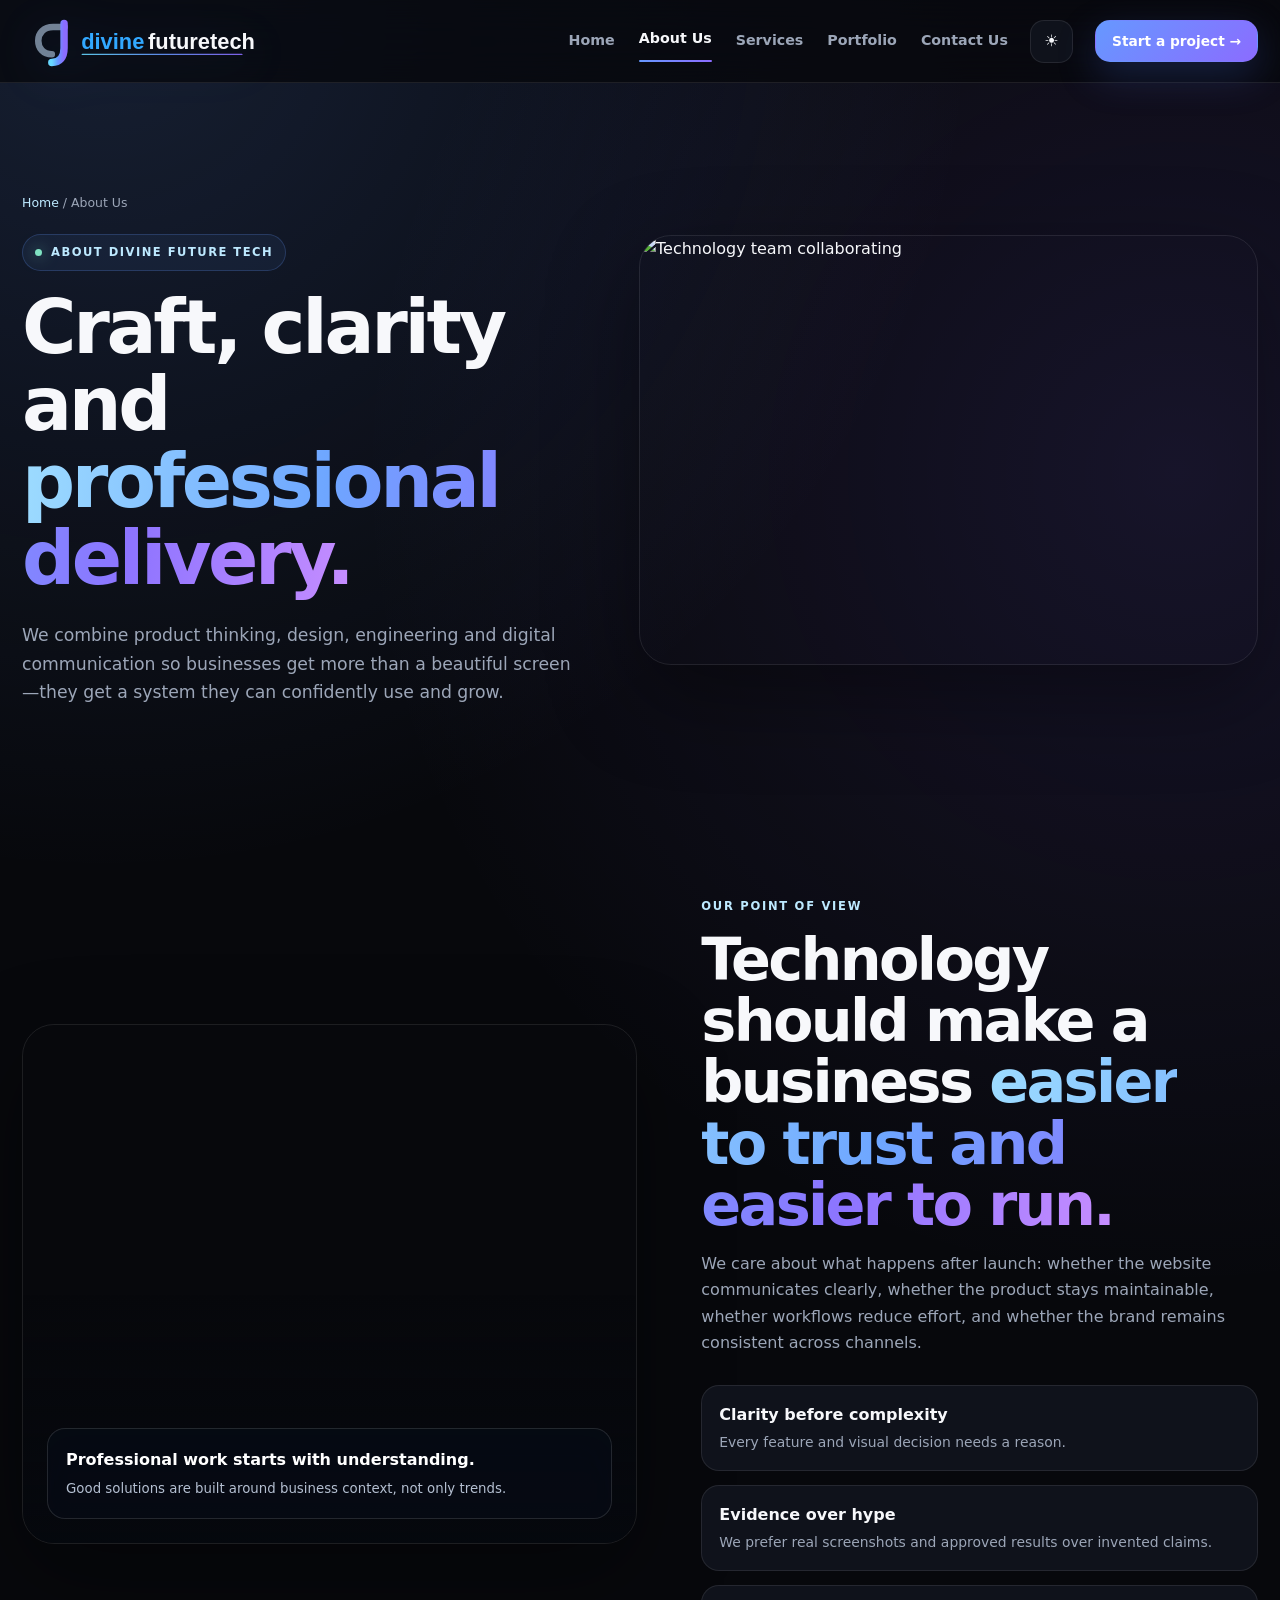
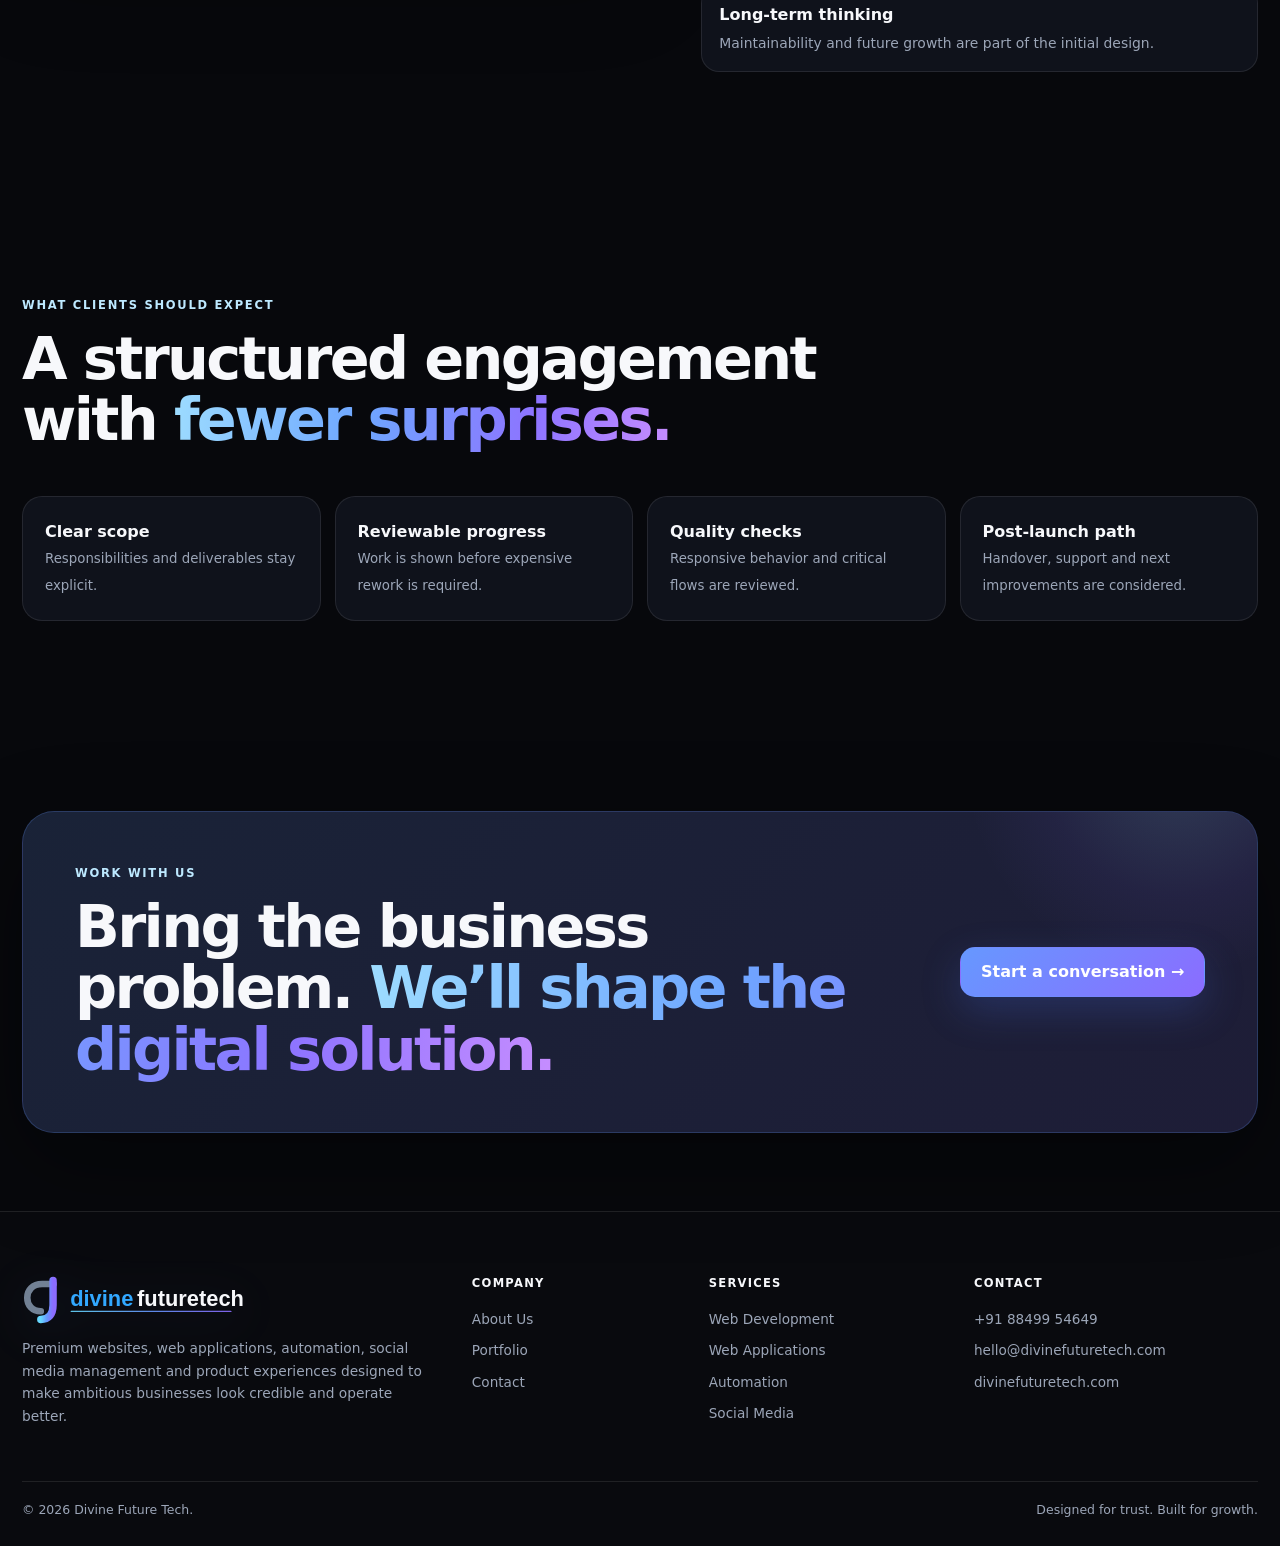
==== divine-future-tech-premium/about.html @ 4f6509bc "Link services to dedicated detail pages" ====
<!doctype html><html lang="en" data-theme="dark"><head><meta charset="utf-8"><meta name="viewport" content="width=device-width,initial-scale=1"><title>About Us | Divine Future Tech</title><meta name="description" content="How Divine Future Tech approaches design, engineering and digital growth."><meta name="theme-color" content="#07080c"><link rel="stylesheet" href="styles.css"></head><body><div class="progress"></div><div class="cursor-glow"></div><header class="header"><div class="container navrow"><a class="brand" href="index.html"><svg viewBox="0 0 560 112" xmlns="http://www.w3.org/2000/svg" aria-label="Divine Future Tech"><defs><linearGradient id="brandGradient" x1="0" x2="1"><stop stop-color="#67d8ff"/><stop offset=".5" stop-color="#6698ff"/><stop offset="1" stop-color="#8b6cff"/></linearGradient></defs><g transform="translate(7 7)" fill="none" stroke-linecap="round"><path d="M36 78C16 78 5 64 5 47S17 16 39 16H65" stroke="#8ea0b7" stroke-width="15" opacity=".8"/><path d="M64 8v56c0 22-10 33-28 33" stroke="url(#brandGradient)" stroke-width="17"/><path d="M64 8h20" stroke="url(#brandGradient)" stroke-width="17"/></g><text x="110" y="72" font-family="Arial,Helvetica,sans-serif" font-size="50" font-weight="800" fill="#32a8ff">divine</text><text x="263" y="72" font-family="Arial,Helvetica,sans-serif" font-size="50" font-weight="800" fill="currentColor">futuretech</text><rect x="111" y="84" width="368" height="3" rx="2" fill="url(#brandGradient)" opacity=".9"/></svg></a><nav class="nav"><a href="index.html" class="">Home</a><a href="about.html" class="active">About Us</a><a href="services.html" class="">Services</a><a href="portfolio.html" class="">Portfolio</a><a href="contact.html" class="">Contact Us</a></nav><button class="theme" data-theme-toggle aria-label="Toggle theme">☀</button><a class="btn small" href="contact.html">Start a project →</a><button class="menu" aria-label="Open menu">☰</button></div></header><main>
<section class="page-hero reveal visible"><div class="container page-hero-grid"><div><div class="breadcrumbs"><a href="index.html">Home</a> / About Us</div><span class="kicker">About Divine Future Tech</span><h1>Craft, clarity and <span class="gradient-text">professional delivery.</span></h1><p class="lead">We combine product thinking, design, engineering and digital communication so businesses get more than a beautiful screen—they get a system they can confidently use and grow.</p></div><div class="page-photo"><img src="https://images.pexels.com/photos/3184465/pexels-photo-3184465.jpeg?auto=compress&cs=tinysrgb&w=1600" data-fallback="https://images.pexels.com/photos/3184465/pexels-photo-3184465.jpeg?auto=compress&cs=tinysrgb&w=1600" alt="Technology team collaborating"></div></div></section>
<section class="section reveal from-left"><div class="container editorial"><div class="editorial-image"><img src="https://images.pexels.com/photos/3184292/pexels-photo-3184292.jpeg?auto=compress&cs=tinysrgb&w=1600" data-fallback="https://images.pexels.com/photos/3184465/pexels-photo-3184465.jpeg?auto=compress&cs=tinysrgb&w=1600" data-parallax="20" alt="Professional team discussion"><div class="editorial-caption"><b>Professional work starts with understanding.</b><small>Good solutions are built around business context, not only trends.</small></div></div><div><div class="eyebrow">Our point of view</div><h2>Technology should make a business <span class="gradient-text">easier to trust and easier to run.</span></h2><p class="section-copy">We care about what happens after launch: whether the website communicates clearly, whether the product stays maintainable, whether workflows reduce effort, and whether the brand remains consistent across channels.</p><div class="feature-list"><div class="feature"><b>Clarity before complexity</b><span>Every feature and visual decision needs a reason.</span></div><div class="feature"><b>Evidence over hype</b><span>We prefer real screenshots and approved results over invented claims.</span></div><div class="feature"><b>Long-term thinking</b><span>Maintainability and future growth are part of the initial design.</span></div></div></div></div></section>
<section class="section reveal zoom"><div class="container"><div class="section-head"><div><div class="eyebrow">What clients should expect</div><h2>A structured engagement with <span class="gradient-text">fewer surprises.</span></h2></div></div><div class="trust-grid"><div class="trust-card"><b>Clear scope</b><small>Responsibilities and deliverables stay explicit.</small></div><div class="trust-card"><b>Reviewable progress</b><small>Work is shown before expensive rework is required.</small></div><div class="trust-card"><b>Quality checks</b><small>Responsive behavior and critical flows are reviewed.</small></div><div class="trust-card"><b>Post-launch path</b><small>Handover, support and next improvements are considered.</small></div></div></div></section>
<section class="cta reveal from-right"><div class="container"><div class="cta-box"><div><div class="eyebrow">Work with us</div><h2>Bring the business problem. <span class="gradient-text">We’ll shape the digital solution.</span></h2></div><a class="btn" href="contact.html">Start a conversation →</a></div></div></section></main><footer class="footer"><div class="container"><div class="footer-grid"><div><a class="brand" href="index.html"><svg viewBox="0 0 560 112" xmlns="http://www.w3.org/2000/svg" aria-label="Divine Future Tech"><defs><linearGradient id="brandGradient" x1="0" x2="1"><stop stop-color="#67d8ff"/><stop offset=".5" stop-color="#6698ff"/><stop offset="1" stop-color="#8b6cff"/></linearGradient></defs><g transform="translate(7 7)" fill="none" stroke-linecap="round"><path d="M36 78C16 78 5 64 5 47S17 16 39 16H65" stroke="#8ea0b7" stroke-width="15" opacity=".8"/><path d="M64 8v56c0 22-10 33-28 33" stroke="url(#brandGradient)" stroke-width="17"/><path d="M64 8h20" stroke="url(#brandGradient)" stroke-width="17"/></g><text x="110" y="72" font-family="Arial,Helvetica,sans-serif" font-size="50" font-weight="800" fill="#32a8ff">divine</text><text x="263" y="72" font-family="Arial,Helvetica,sans-serif" font-size="50" font-weight="800" fill="currentColor">futuretech</text><rect x="111" y="84" width="368" height="3" rx="2" fill="url(#brandGradient)" opacity=".9"/></svg></a><p class="footer-copy">Premium websites, web applications, automation, social media management and product experiences designed to make ambitious businesses look credible and operate better.</p></div><div><div class="footer-title">Company</div><div class="footer-links"><a href="about.html">About Us</a><a href="portfolio.html">Portfolio</a><a href="contact.html">Contact</a></div></div><div><div class="footer-title">Services</div><div class="footer-links"><a href="web-development.html">Web Development</a><a href="web-applications.html">Web Applications</a><a href="ai-automation.html">Automation</a><a href="social-media-management.html">Social Media</a></div></div><div><div class="footer-title">Contact</div><div class="footer-links"><a href="tel:+918849954649">+91 88499 54649</a><a href="mailto:hello@divinefuturetech.com">hello@divinefuturetech.com</a><span>divinefuturetech.com</span></div></div></div><div class="footer-bottom"><span>© <span data-year></span> Divine Future Tech.</span><span>Designed for trust. Built for growth.</span></div></div></footer><script src="app.js"></script></body></html>
---- divine-future-tech-premium/styles.css ----
:root{
  --bg:#07080c;
  --bg-soft:#0b0d14;
  --surface:#0f121b;
  --surface-2:#141827;
  --text:#f7f8fb;
  --muted:#9ca6b8;
  --line:rgba(255,255,255,.09);
  --line-strong:rgba(255,255,255,.16);
  --accent:#6698ff;
  --accent-2:#8b6cff;
  --ice:#bde9ff;
  --pink:#ff85c2;
  --green:#7fe2c2;
  --shadow:0 30px 90px rgba(0,0,0,.38);
  --max:1240px;
  --radius:30px;
}
html[data-theme="light"]{
  --bg:#f7f8fb;
  --bg-soft:#eef2f8;
  --surface:#ffffff;
  --surface-2:#f2f5fa;
  --text:#0a1020;
  --muted:#627087;
  --line:rgba(10,23,45,.09);
  --line-strong:rgba(10,23,45,.15);
  --shadow:0 28px 80px rgba(42,64,95,.15);
}
*{box-sizing:border-box}
html{scroll-behavior:smooth;background:var(--bg)}
body{
  margin:0;
  color:var(--text);
  background:
    radial-gradient(circle at 8% 0%,rgba(102,152,255,.16),transparent 26%),
    radial-gradient(circle at 92% 15%,rgba(139,108,255,.12),transparent 28%),
    var(--bg);
  font-family:"Manrope",Inter,ui-sans-serif,system-ui,-apple-system,BlinkMacSystemFont,"Segoe UI",sans-serif;
  line-height:1.65;
  overflow-x:hidden;
}
body::before{
  content:"";position:fixed;inset:0;z-index:-2;pointer-events:none;
  background-image:linear-gradient(rgba(255,255,255,.025) 1px,transparent 1px),linear-gradient(90deg,rgba(255,255,255,.025) 1px,transparent 1px);
  background-size:72px 72px;
  mask-image:linear-gradient(to bottom,#000,transparent 78%);
}
html[data-theme="light"] body::before{background-image:linear-gradient(rgba(10,23,45,.025) 1px,transparent 1px),linear-gradient(90deg,rgba(10,23,45,.025) 1px,transparent 1px)}
a{color:inherit;text-decoration:none}
img{display:block;max-width:100%}
button,input,select,textarea{font:inherit}
button{color:inherit}
.container{width:min(var(--max),calc(100% - 44px));margin:auto}
.progress{position:fixed;top:0;left:0;width:0;height:2px;background:linear-gradient(90deg,var(--ice),var(--accent),var(--accent-2));z-index:999}
.cursor-glow{
  position:fixed;width:520px;height:520px;border-radius:50%;z-index:-1;pointer-events:none;opacity:0;
  background:radial-gradient(circle,rgba(102,152,255,.13),rgba(139,108,255,.06) 46%,transparent 72%);
  filter:blur(10px)
}

/* Header */
.header{
  position:sticky;top:0;z-index:80;
  background:color-mix(in srgb,var(--bg) 78%,transparent);
  backdrop-filter:blur(24px) saturate(130%);
  border-bottom:1px solid var(--line);
}
.navrow{height:82px;display:flex;align-items:center;gap:22px}
.brand{
  display:flex;align-items:center;min-width:270px;padding:7px 10px;border-radius:16px;
  border:1px solid transparent;transition:.3s ease
}
.brand img{width:245px;height:auto;filter:drop-shadow(0 9px 24px rgba(102,152,255,.14));transition:.3s ease}
.brand:hover{background:rgba(102,152,255,.055);border-color:rgba(102,152,255,.2);transform:translateY(-2px)}
.brand:hover img{transform:scale(1.035);filter:drop-shadow(0 12px 30px rgba(102,152,255,.24))}
.nav{display:flex;gap:24px;align-items:center;margin-left:auto}
.nav a{font-size:.89rem;color:var(--muted);font-weight:650;position:relative;transition:.24s}
.nav a:hover,.nav a.active{color:var(--text);transform:translateY(-2px)}
.nav a.active::after{content:"";position:absolute;left:0;right:0;bottom:-11px;height:2px;border-radius:10px;background:linear-gradient(90deg,var(--accent),var(--accent-2))}
.theme,.menu{
  width:43px;height:43px;display:grid;place-items:center;border-radius:14px;cursor:pointer;
  border:1px solid var(--line);background:var(--surface);transition:.25s ease
}
.theme:hover,.menu:hover{transform:translateY(-3px) rotate(5deg);border-color:rgba(102,152,255,.32);box-shadow:0 14px 34px rgba(60,100,180,.13)}
.menu{display:none}

/* Type */
.kicker{
  display:inline-flex;align-items:center;gap:9px;padding:8px 12px;border-radius:999px;
  border:1px solid rgba(102,152,255,.22);background:rgba(102,152,255,.07);
  color:var(--ice);font-size:.72rem;font-weight:800;letter-spacing:.13em;text-transform:uppercase
}
html[data-theme="light"] .kicker{color:#3e6fcf}
.kicker::before{content:"";width:7px;height:7px;border-radius:50%;background:var(--green);box-shadow:0 0 16px rgba(127,226,194,.7)}
h1,h2,h3,h4{margin:0;line-height:1.04;letter-spacing:-.045em}
h1{font-size:clamp(3.6rem,6.4vw,7.25rem)}
h2{font-size:clamp(2.4rem,4.6vw,4.8rem)}
h3{font-size:1.28rem}
h4{font-size:1rem}
.gradient-text{background:linear-gradient(95deg,#9ddcff 0%,#6ea6ff 38%,#8d74ff 72%,#c68dff 100%);-webkit-background-clip:text;background-clip:text;color:transparent}
.lead{font-size:1.08rem;color:var(--muted);max-width:720px;margin:24px 0 0}
.eyebrow{font-size:.72rem;text-transform:uppercase;letter-spacing:.15em;color:var(--ice);font-weight:800;margin-bottom:13px}
html[data-theme="light"] .eyebrow{color:#4778d8}
.section-copy{color:var(--muted);max-width:720px;margin:16px 0 0}

/* Buttons */
.btn{
  min-height:50px;padding:0 20px;border:1px solid transparent;border-radius:15px;display:inline-flex;align-items:center;justify-content:center;gap:9px;
  background:linear-gradient(135deg,var(--accent),var(--accent-2));color:#fff;font-weight:800;
  box-shadow:0 14px 38px rgba(68,105,217,.25);position:relative;overflow:hidden;transition:.28s ease;white-space:nowrap
}
.btn::before{content:"";position:absolute;inset:-2px;background:linear-gradient(110deg,transparent 24%,rgba(255,255,255,.36) 48%,transparent 72%);transform:translateX(-145%);transition:.65s}
.btn:hover{transform:translateY(-4px) scale(1.02);box-shadow:0 22px 54px rgba(68,105,217,.34)}
.btn:hover::before{transform:translateX(145%)}
.btn.secondary{background:var(--surface);border-color:var(--line);color:var(--text);box-shadow:none}
.btn.secondary:hover{border-color:rgba(102,152,255,.3);box-shadow:0 16px 36px rgba(33,52,88,.12)}
.btn.small{min-height:42px;padding:0 16px;font-size:.86rem}
.actions{display:flex;gap:12px;flex-wrap:wrap;margin-top:30px}

/* Hero */
.hero{min-height:calc(100vh - 82px);display:flex;align-items:center;padding:76px 0 66px}
.hero-grid{display:grid;grid-template-columns:1.02fr .98fr;gap:66px;align-items:center}
.hero h1{margin-top:20px;max-width:820px}
.hero-trust{display:flex;gap:12px;flex-wrap:wrap;margin-top:28px}
.hero-trust span{
  padding:8px 11px;border-radius:999px;border:1px solid var(--line);background:rgba(255,255,255,.025);
  color:var(--muted);font-size:.8rem;transition:.25s
}
.hero-trust span::before{content:"✓";color:var(--green);margin-right:7px;font-weight:900}
.hero-trust span:hover{color:var(--text);transform:translateY(-3px);border-color:rgba(102,152,255,.25)}
.hero-media{min-height:600px;position:relative;perspective:1300px}
.hero-photo{
  position:absolute;inset:20px 18px 44px 8px;border-radius:36px;overflow:hidden;border:1px solid var(--line-strong);
  box-shadow:0 45px 120px rgba(0,0,0,.42),0 0 70px rgba(102,152,255,.08);transform:rotateY(-5deg) rotateX(2deg);
  transition:.3s ease;transform-style:preserve-3d
}
.hero-photo:hover{transform:rotateY(-2deg) rotateX(1deg) translateY(-8px) scale(1.01);border-color:rgba(102,152,255,.3)}
.hero-photo::after{content:"";position:absolute;inset:0;background:linear-gradient(180deg,rgba(4,8,16,0) 48%,rgba(4,8,16,.74)),linear-gradient(90deg,rgba(102,152,255,.10),transparent 45%)}
.hero-photo img{width:100%;height:100%;object-fit:cover;transition:.8s}
.hero-photo:hover img{transform:scale(1.045)}
.hero-overlay{
  position:absolute;z-index:3;left:34px;right:34px;bottom:34px;padding:18px;border-radius:20px;
  background:rgba(8,12,22,.72);border:1px solid rgba(255,255,255,.12);backdrop-filter:blur(18px);color:#fff;transition:.3s
}
.hero-overlay:hover{transform:translateY(-4px);background:rgba(8,12,22,.80)}
.hero-overlay b{display:block}.hero-overlay span{display:block;color:#b9c2d2;font-size:.84rem;margin-top:4px}
.floating{
  position:absolute;z-index:4;padding:13px 15px;border-radius:17px;background:rgba(12,18,32,.82);border:1px solid rgba(255,255,255,.12);
  backdrop-filter:blur(16px);box-shadow:var(--shadow);color:#fff;transition:.3s;animation:float 5.5s ease-in-out infinite
}
.floating b{display:block;font-size:.9rem}.floating small{color:#a9b3c6}.floating.one{right:-3px;top:80px}.floating.two{left:-7px;top:285px;animation-delay:-1.8s}.floating.three{right:18px;bottom:4px;animation-delay:-3.5s}
.floating:hover{animation-play-state:paused;transform:translateY(-8px) scale(1.045);border-color:rgba(157,220,255,.34)}
@keyframes float{50%{transform:translateY(-13px)}}

/* Utility strip */
.marquee{overflow:hidden;border-top:1px solid var(--line);border-bottom:1px solid var(--line);background:rgba(255,255,255,.015)}
.marquee-track{display:flex;width:max-content;gap:48px;padding:16px 0;color:var(--muted);font-size:.78rem;font-weight:800;letter-spacing:.12em;text-transform:uppercase;animation:marquee 34s linear infinite}
.marquee:hover .marquee-track{animation-play-state:paused}
.marquee-track span::before{content:"✦";color:var(--ice);margin-right:14px}
@keyframes marquee{to{transform:translateX(-50%)}}

/* Sections */
.section{padding:112px 0;perspective:1400px}
.section.compact{padding:76px 0}
.section-head{display:flex;justify-content:space-between;align-items:flex-end;gap:30px;margin-bottom:46px}
.section-head>div{max-width:830px}

/* Bento */
.bento{display:grid;grid-template-columns:repeat(12,1fr);gap:18px}
.bento-card{
  position:relative;overflow:hidden;border:1px solid var(--line);border-radius:28px;background:var(--surface);
  padding:28px;min-height:250px;box-shadow:0 12px 42px rgba(0,0,0,.06);transition:.32s ease;transform-style:preserve-3d;--hx:50%;--hy:50%
}
.bento-card::after{
  content:"";position:absolute;inset:0;pointer-events:none;opacity:0;z-index:0;
  background:radial-gradient(340px circle at var(--hx) var(--hy),rgba(102,152,255,.15),rgba(139,108,255,.06) 45%,transparent 74%);
  transition:.25s
}
.bento-card:hover{transform:perspective(1000px) translateY(-9px) translateZ(20px);border-color:rgba(102,152,255,.26);box-shadow:0 30px 80px rgba(0,0,0,.22)}
.bento-card:hover::after{opacity:1}
.bento-card>*{position:relative;z-index:1}
.bento-card.big{grid-column:span 7;min-height:410px}
.bento-card.medium{grid-column:span 5;min-height:410px}
.bento-card.small{grid-column:span 4}
.bento-card.wide{grid-column:span 8}
.bento-media{position:absolute;inset:0;z-index:0}
.bento-media img{width:100%;height:100%;object-fit:cover;transition:.8s}
.bento-card:hover .bento-media img{transform:scale(1.055)}
.bento-media::after{content:"";position:absolute;inset:0;background:linear-gradient(180deg,rgba(7,8,12,.08),rgba(7,8,12,.78))}
.bento-card.has-image{color:#fff;display:flex;align-items:flex-end}
.bento-card.has-image .bento-content{position:relative;z-index:2;max-width:620px}
.bento-card.has-image p{color:#bec7d7}
.bento-icon{
  width:50px;height:50px;border-radius:16px;display:grid;place-items:center;margin-bottom:22px;
  background:linear-gradient(135deg,rgba(102,152,255,.22),rgba(139,108,255,.18));border:1px solid rgba(102,152,255,.2);
  color:var(--ice);font-size:1.15rem;transition:.28s
}
.bento-card:hover .bento-icon{transform:translateY(-3px) rotate(-5deg) scale(1.08)}
.bento-card p{color:var(--muted);font-size:.92rem;margin:11px 0 0}
.bento-link{display:inline-flex;margin-top:22px;color:var(--ice);font-weight:800;font-size:.86rem}

/* Editorial split */
.editorial{display:grid;grid-template-columns:1.05fr .95fr;gap:64px;align-items:center}
.editorial-image{
  min-height:520px;position:relative;overflow:hidden;border-radius:32px;border:1px solid var(--line);box-shadow:var(--shadow);transition:.34s
}
.editorial-image:hover{transform:translateY(-8px) rotateY(-2deg);border-color:rgba(102,152,255,.26)}
.editorial-image img{position:absolute;inset:0;width:100%;height:100%;object-fit:cover;transition:.8s}
.editorial-image:hover img{transform:scale(1.045)}
.editorial-image::after{content:"";position:absolute;inset:0;background:linear-gradient(180deg,transparent 52%,rgba(5,8,14,.75))}
.editorial-caption{
  position:absolute;left:24px;right:24px;bottom:24px;z-index:2;padding:18px;border-radius:18px;background:rgba(8,12,22,.7);
  border:1px solid rgba(255,255,255,.12);backdrop-filter:blur(16px);color:#fff
}
.editorial-caption small{display:block;color:#b4bfd1;margin-top:5px}
.feature-list{display:grid;gap:14px;margin-top:28px}
.feature{
  padding:16px 17px;border-radius:18px;border:1px solid var(--line);background:var(--surface);transition:.28s
}
.feature:hover{transform:translateX(6px);border-color:rgba(102,152,255,.26);box-shadow:0 16px 38px rgba(0,0,0,.10)}
.feature b{display:block}.feature span{display:block;color:var(--muted);font-size:.87rem;margin-top:3px}

/* Work cards */
.work-grid{display:grid;grid-template-columns:repeat(2,1fr);gap:20px}
.work-card{overflow:hidden;border:1px solid var(--line);border-radius:30px;background:var(--surface);transition:.32s;transform-style:preserve-3d;--hx:50%;--hy:50%}
.work-card:hover{transform:perspective(1100px) translateY(-10px) translateZ(20px);border-color:rgba(102,152,255,.27);box-shadow:0 32px 86px rgba(0,0,0,.24)}
.work-media{height:320px;overflow:hidden;position:relative;background:var(--surface-2)}
.work-media::after{content:"";position:absolute;inset:0;background:linear-gradient(180deg,transparent 50%,rgba(5,8,14,.66))}
.work-media img{width:100%;height:100%;object-fit:cover;transition:.8s}
.work-card:hover .work-media img{transform:scale(1.055)}
.work-body{padding:25px}
.tags{display:flex;gap:8px;flex-wrap:wrap;margin-bottom:14px}
.tag{padding:6px 9px;border:1px solid var(--line);border-radius:999px;color:var(--muted);font-size:.66rem;font-weight:800;text-transform:uppercase;letter-spacing:.08em;transition:.23s}
.tag:hover{color:var(--text);border-color:rgba(102,152,255,.28);transform:translateY(-2px)}
.tag.social{color:#ffabd6;border-color:rgba(255,133,194,.22)}
.work-body p{color:var(--muted);font-size:.9rem}

/* Process */
.process{display:grid;grid-template-columns:repeat(4,1fr);gap:16px}
.step{padding:25px;border:1px solid var(--line);border-radius:24px;background:var(--surface);transition:.3s}
.step:hover{transform:translateY(-8px) rotateX(-3deg);border-color:rgba(102,152,255,.27);box-shadow:0 24px 60px rgba(0,0,0,.16)}
.step-num{font-size:.68rem;color:var(--ice);letter-spacing:.13em;font-weight:800}.step h3{margin-top:25px}.step p{color:var(--muted);font-size:.88rem}

/* Stats / trust */
.trust-grid{display:grid;grid-template-columns:repeat(4,1fr);gap:14px}
.trust-card{padding:22px;border:1px solid var(--line);border-radius:20px;background:var(--surface);transition:.28s}
.trust-card:hover{transform:translateY(-6px);border-color:rgba(102,152,255,.26)}
.trust-card b{display:block}.trust-card small{color:var(--muted)}

/* FAQ */
.faq{display:grid;gap:12px}
.faq details{border:1px solid var(--line);background:var(--surface);border-radius:18px;padding:0 20px;transition:.28s}
.faq details:hover{transform:translateY(-4px);border-color:rgba(102,152,255,.25)}
.faq summary{cursor:pointer;font-weight:750;padding:19px 0}.faq p{color:var(--muted);margin:0 0 20px}

/* Page hero */
.page-hero{padding:110px 0 78px;min-height:540px;display:flex;align-items:center}
.page-hero-grid{display:grid;grid-template-columns:.95fr 1.05fr;gap:56px;align-items:center}
.page-hero h1{font-size:clamp(3.1rem,5.8vw,6rem);margin-top:18px}
.breadcrumbs{font-size:.78rem;color:var(--muted);margin-bottom:20px}.breadcrumbs a{color:var(--ice)}
.page-photo{height:430px;border-radius:32px;overflow:hidden;border:1px solid var(--line);box-shadow:var(--shadow);transition:.34s}
.page-photo:hover{transform:translateY(-8px) rotateY(-2deg);border-color:rgba(102,152,255,.26)}
.page-photo img{width:100%;height:100%;object-fit:cover;transition:.8s}.page-photo:hover img{transform:scale(1.045)}

/* Contact */
.contact-grid{display:grid;grid-template-columns:.85fr 1.15fr;gap:24px}
.panel{padding:30px;border:1px solid var(--line);border-radius:28px;background:var(--surface);box-shadow:0 14px 42px rgba(0,0,0,.08);transition:.3s}
.panel:hover{transform:translateY(-6px);border-color:rgba(102,152,255,.25)}
.method{display:flex;gap:13px;padding:16px 0;border-bottom:1px solid var(--line);transition:.25s}
.method:last-child{border:0}.method:hover{transform:translateX(6px)}
.method-icon{width:42px;height:42px;border-radius:13px;display:grid;place-items:center;background:var(--surface-2);border:1px solid var(--line)}
.method b{display:block}.method span{color:var(--muted);font-size:.88rem}
.form{display:grid;grid-template-columns:1fr 1fr;gap:15px;margin-top:24px}
.form label{display:grid;gap:7px;font-size:.8rem;font-weight:750}
.form .full{grid-column:1/-1}
.form input,.form select,.form textarea{
  width:100%;padding:13px 14px;border:1px solid var(--line);border-radius:13px;background:var(--bg-soft);color:var(--text);outline:none;transition:.24s
}
.form input:hover,.form select:hover,.form textarea:hover{border-color:rgba(102,152,255,.26);transform:translateY(-1px)}
.form input:focus,.form select:focus,.form textarea:focus{border-color:var(--accent);box-shadow:0 0 0 4px rgba(102,152,255,.10)}
.form textarea{min-height:140px}.status{grid-column:1/-1;color:var(--muted);font-size:.8rem}

/* CTA */
.cta{padding:78px 0}
.cta-box{
  padding:52px;border:1px solid rgba(102,152,255,.22);border-radius:32px;
  background:linear-gradient(135deg,rgba(102,152,255,.12),rgba(139,108,255,.12)),var(--surface);
  display:flex;align-items:center;justify-content:space-between;gap:40px;box-shadow:var(--shadow);transition:.34s
}
.cta-box:hover{transform:translateY(-8px) rotateX(-1deg);border-color:rgba(102,152,255,.32)}
.cta-box>div{min-width:0;max-width:820px}.cta-box .btn{flex:0 0 auto;min-width:210px}

/* Footer */
.footer{padding:62px 0 25px;border-top:1px solid var(--line);background:rgba(255,255,255,.01)}
.footer-grid{display:grid;grid-template-columns:1.45fr .7fr .8fr 1fr;gap:38px}
.footer .brand{padding:0;border:0;min-width:0}.footer .brand img{width:220px}
.footer-copy{color:var(--muted);font-size:.86rem;max-width:420px;margin-top:14px}
.footer-title{font-size:.72rem;text-transform:uppercase;letter-spacing:.11em;font-weight:800;margin-bottom:15px}
.footer-links{display:grid;gap:9px}.footer-links a,.footer-links span{color:var(--muted);font-size:.85rem;transition:.23s}.footer-links a:hover{color:var(--ice);transform:translateX(5px)}
.footer-bottom{margin-top:40px;padding-top:18px;border-top:1px solid var(--line);display:flex;justify-content:space-between;gap:20px;color:var(--muted);font-size:.78rem}

/* Progressive reveal: visible by default */
.reveal{opacity:1;transform:none;filter:none;transition:opacity .75s cubic-bezier(.2,.7,.2,1),transform .75s cubic-bezier(.2,.7,.2,1),filter .75s}
html.motion .reveal:not(.visible){opacity:.1;transform:translateY(36px) scale(.985);filter:blur(2px)}
html.motion .from-left:not(.visible){transform:translateX(-44px) rotateY(5deg)}
html.motion .from-right:not(.visible){transform:translateX(44px) rotateY(-5deg)}
html.motion .zoom:not(.visible){transform:scale(.93)}
.reveal.visible{opacity:1!important;transform:none!important;filter:none!important}

/* Tablet */
@media(max-width:1040px){
  .nav{gap:15px}.nav a{font-size:.85rem}.brand{min-width:225px}.brand img{width:205px}.navrow{gap:13px}
  .hero-grid,.editorial,.page-hero-grid,.contact-grid{grid-template-columns:1fr}
  .hero{padding-top:60px}.hero-copy{max-width:820px}.hero-media{min-height:520px}
  .bento-card.big,.bento-card.medium{grid-column:span 6}.bento-card.small{grid-column:span 6}.bento-card.wide{grid-column:span 12}
  .process{grid-template-columns:repeat(2,1fr)}.trust-grid{grid-template-columns:repeat(2,1fr)}
  .footer-grid{grid-template-columns:1fr 1fr}
  .nav{position:fixed;top:82px;left:14px;right:14px;display:none;flex-direction:column;align-items:stretch;background:var(--bg-soft);border:1px solid var(--line);border-radius:22px;padding:18px;box-shadow:var(--shadow);max-height:calc(100vh - 105px);overflow:auto}
  .nav.open{display:flex}.nav a.active::after{display:none}.menu{display:grid}.navrow>.btn{display:none}
}

/* Mobile */
@media(max-width:760px){
  .container{width:calc(100% - 30px)}
  .navrow{height:70px;gap:8px}.brand{min-width:0;margin-right:auto;padding:4px}.brand img{width:176px}.theme,.menu{width:39px;height:39px;border-radius:12px}
  .nav{top:70px}
  h1{font-size:clamp(2.7rem,12vw,4rem)}h2{font-size:clamp(2.15rem,9vw,3.25rem)}
  .hero{min-height:auto;padding:50px 0 44px}.hero-grid{gap:28px}.lead{font-size:1rem}.hero-media{min-height:390px}
  .hero-photo{inset:10px 3px 28px 3px;transform:none;border-radius:25px}.hero-overlay{left:18px;right:18px;bottom:42px;padding:14px}.floating{display:none}
  .actions{width:100%}.actions .btn{flex:1 1 190px}
  .section{padding:76px 0}.section.compact{padding:50px 0}.section-head{display:block;margin-bottom:30px}.section-head .btn{margin-top:20px}
  .bento{grid-template-columns:1fr}.bento-card.big,.bento-card.medium,.bento-card.small,.bento-card.wide{grid-column:1;min-height:auto}.bento-card.has-image{min-height:360px}.bento-card{padding:22px;border-radius:23px}
  .editorial{gap:30px}.editorial-image{min-height:360px;border-radius:24px}
  .work-grid{grid-template-columns:1fr}.work-media{height:245px}
  .process,.trust-grid{grid-template-columns:1fr}
  .page-hero{min-height:auto;padding:75px 0 55px}.page-hero h1{font-size:clamp(2.7rem,11vw,4rem)}.page-photo{height:300px;border-radius:24px}
  .contact-grid{gap:18px}.panel{padding:23px}.form{grid-template-columns:1fr}.form .full{grid-column:1}
  .cta{padding:54px 0}.cta-box{padding:28px 22px;flex-direction:column;align-items:stretch;gap:24px}.cta-box .btn{width:100%;min-width:0;white-space:normal;text-align:center}
  .footer{padding-top:50px}.footer-grid{grid-template-columns:1fr}.footer-bottom{flex-direction:column}.footer .brand img{width:205px}
}

/* Small mobile */
@media(max-width:430px){
  .container{width:calc(100% - 24px)}
  .brand img{width:155px}.theme,.menu{width:36px;height:36px}
  .hero{padding-top:40px}.hero h1{font-size:clamp(2.35rem,12.5vw,3.2rem)}.kicker{font-size:.62rem;letter-spacing:.09em}
  .hero-media{min-height:325px}.hero-overlay{font-size:.86rem}
  .section{padding:62px 0}.bento-card.has-image{min-height:310px}.work-media{height:210px}.editorial-image{min-height:310px}.page-photo{height:260px}
  .btn{min-height:46px;padding:0 15px}.cta-box{padding:24px 18px}
}
@media(prefers-reduced-motion:reduce){*{animation:none!important;scroll-behavior:auto!important}html.motion .reveal:not(.visible){opacity:1;transform:none;filter:none}}

/* Image-led service cards */
.service-photo{
  color:#fff;
  display:flex;
  align-items:flex-end;
  isolation:isolate;
}
.service-photo .bento-media{z-index:0}
.service-photo .bento-media::after{
  background:
    linear-gradient(180deg,rgba(5,8,14,.10) 16%,rgba(5,8,14,.34) 48%,rgba(5,8,14,.92) 100%),
    linear-gradient(90deg,rgba(20,35,65,.18),transparent 64%);
}
.service-photo .bento-content{
  position:relative;
  z-index:2;
  width:100%;
  max-width:660px;
  text-shadow:0 2px 18px rgba(0,0,0,.28);
}
.service-photo .bento-icon{
  background:rgba(13,22,40,.72);
  border-color:rgba(178,216,255,.24);
  backdrop-filter:blur(12px);
  color:#dff4ff;
}
.service-photo .eyebrow{color:#bfeaff}
.service-photo p{color:#c5ccda}
.service-photo .bento-link{color:#d7f3ff}
.service-photo .bento-link:hover{color:#fff}
.bento-card.medium.service-photo{min-height:410px}
.bento-card.small.service-photo{min-height:315px}
.bento-card.wide.service-photo{min-height:315px}
@media(max-width:1040px){
  .bento-card.medium.service-photo,
  .bento-card.small.service-photo{min-height:360px}
  .bento-card.wide.service-photo{min-height:330px}
}
@media(max-width:760px){
  .bento-card.big.service-photo,
  .bento-card.medium.service-photo,
  .bento-card.small.service-photo,
  .bento-card.wide.service-photo{min-height:335px}
  .service-photo .bento-content{max-width:none}
}
@media(max-width:430px){
  .bento-card.big.service-photo,
  .bento-card.medium.service-photo,
  .bento-card.small.service-photo,
  .bento-card.wide.service-photo{min-height:310px}
  .service-photo .bento-icon{width:44px;height:44px;margin-bottom:15px}
}


/* ===== Site-wide premium 3D + hover interaction system ===== */
.brand svg{
  width:245px;
  height:auto;
  overflow:visible;
  filter:drop-shadow(0 9px 24px rgba(102,152,255,.14));
  transition:transform .35s ease,filter .35s ease;
}
.brand:hover svg{
  transform:translateY(-2px) translateZ(18px) scale(1.035);
  filter:drop-shadow(0 15px 36px rgba(102,152,255,.28));
}
.hero,.page-hero,.section,.cta,.footer{perspective:1500px}
.hero-grid,.page-hero-grid,.section>.container,.cta>.container{transform-style:preserve-3d}
[data-depth-card],
.bento-card,.work-card,.step,.trust-card,.feature,.panel,.faq details,.method,.cta-box,
.editorial-image,.page-photo,.hero-photo,.strip-item{
  transform-style:preserve-3d;
  backface-visibility:hidden;
  --hx:50%;
  --hy:50%;
}
[data-depth-card]::before,
.step::before,.trust-card::before,.feature::before,.panel::before,.faq details::before,.method::before,.cta-box::before{
  content:"";
  position:absolute;
  inset:0;
  border-radius:inherit;
  pointer-events:none;
  opacity:0;
  z-index:0;
  background:
    radial-gradient(320px circle at var(--hx) var(--hy),
      rgba(157,220,255,.17),
      rgba(102,152,255,.08) 30%,
      rgba(139,108,255,.055) 48%,
      transparent 72%);
  transition:opacity .24s ease;
}
[data-depth-card]:hover::before,
.step:hover::before,.trust-card:hover::before,.feature:hover::before,.panel:hover::before,.faq details:hover::before,.method:hover::before,.cta-box:hover::before{
  opacity:1;
}
.step>*,
.trust-card>*,
.feature>*,
.panel>*,
.faq details>*,
.method>*,
.cta-box>*{position:relative;z-index:1}
h1,h2,h3,.eyebrow,.kicker,.section-copy,.lead{transform-style:preserve-3d}
.section h2,.page-hero h1,.hero h1{transition:transform .35s ease,text-shadow .35s ease}
.section h2:hover,.page-hero h1:hover,.hero h1:hover{
  transform:translateZ(26px) translateY(-2px);
  text-shadow:0 22px 55px rgba(102,152,255,.12);
}
.bento-card .bento-content,
.work-card .work-body,
.hero-overlay,
.editorial-caption{
  transform:translateZ(24px);
  transition:transform .32s ease,box-shadow .32s ease,border-color .32s ease;
}
.bento-card:hover .bento-content,
.work-card:hover .work-body{
  transform:translateZ(42px) translateY(-3px);
}
.hero-overlay:hover,.editorial-caption:hover{
  transform:translateZ(42px) translateY(-5px);
  border-color:rgba(157,220,255,.28);
  box-shadow:0 22px 54px rgba(0,0,0,.24);
}
.bento-media,.work-media,.hero-photo,.editorial-image,.page-photo{transform-style:preserve-3d}
.bento-media img,.work-media img,.hero-photo img,.editorial-image img,.page-photo img{
  will-change:transform;
}
.bento-card:hover .bento-media img,
.work-card:hover .work-media img{
  transform:scale(1.075) translateZ(12px);
}
.service-photo:hover .bento-media img{transform:scale(1.085) translateZ(14px)}
.bento-icon,.method-icon{transform-style:preserve-3d}
.bento-card:hover .bento-icon,.method:hover .method-icon{
  transform:translateZ(48px) rotate(-8deg) scale(1.1);
  box-shadow:0 18px 38px rgba(102,152,255,.2);
}
.step:hover{
  border-color:rgba(102,152,255,.34);
  box-shadow:0 30px 75px rgba(0,0,0,.22),0 0 42px rgba(102,152,255,.07);
}
.step:hover h3{transform:translateZ(28px)}
.step h3{transition:transform .28s ease}
.trust-card:hover{
  box-shadow:0 24px 60px rgba(0,0,0,.16);
}
.feature:hover{
  transform:perspective(850px) rotateY(-3deg) translateX(8px) translateZ(16px);
  box-shadow:0 22px 55px rgba(0,0,0,.14);
}
.faq details:hover{
  transform:perspective(900px) rotateX(-2deg) translateY(-6px) translateZ(14px);
  box-shadow:0 24px 60px rgba(0,0,0,.14);
}
.panel:hover{
  transform:perspective(1000px) rotateX(-2deg) rotateY(1.5deg) translateY(-8px) translateZ(16px);
  box-shadow:0 34px 90px rgba(0,0,0,.22);
}
.method:hover{
  transform:perspective(700px) rotateY(-4deg) translateX(9px) translateZ(12px);
}
.cta-box{
  position:relative;
  overflow:hidden;
}
.cta-box::after{
  content:"";
  position:absolute;
  width:420px;height:420px;
  border-radius:50%;
  right:-130px;top:-260px;
  background:radial-gradient(circle,rgba(157,220,255,.16),rgba(139,108,255,.06) 45%,transparent 72%);
  pointer-events:none;
  transition:transform .55s ease;
}
.cta-box:hover::after{transform:scale(1.18) translate3d(-12px,18px,0)}
.cta-box:hover{
  transform:perspective(1200px) rotateX(-2.5deg) rotateY(1.5deg) translateY(-10px) translateZ(18px);
  box-shadow:0 45px 115px rgba(0,0,0,.30),0 0 55px rgba(102,152,255,.08);
}
.btn{
  transform-style:preserve-3d;
  will-change:transform;
}
.btn .btn-arrow{transition:transform .25s ease}
.btn:hover .btn-arrow{transform:translateX(4px)}
.nav a{transform-style:preserve-3d}
.nav a:hover{transform:perspective(500px) translateY(-4px) translateZ(16px) scale(1.04)}
.theme:hover,.menu:hover{transform:perspective(500px) translateY(-4px) rotateZ(7deg) translateZ(18px) scale(1.06)}
.footer-links a:hover{transform:translateX(7px) translateZ(8px)}
.tag:hover{transform:perspective(450px) rotateX(-8deg) translateY(-3px) translateZ(12px) scale(1.05)}
.form input,.form select,.form textarea{
  transition:border-color .24s ease,box-shadow .24s ease,transform .24s ease,background .24s ease;
}
.form input:hover,.form select:hover,.form textarea:hover{
  transform:perspective(600px) translateY(-2px) translateZ(7px);
  box-shadow:0 12px 30px rgba(102,152,255,.07);
}
.form input:focus,.form select:focus,.form textarea:focus{
  transform:translateY(-2px) translateZ(8px);
  box-shadow:0 0 0 4px rgba(102,152,255,.10),0 18px 38px rgba(102,152,255,.08);
}

/* Animated premium edge on important blocks */
.bento-card,.work-card,.panel,.cta-box,.page-photo,.editorial-image{
  position:relative;
}
.bento-card::selection,.work-card::selection{background:rgba(102,152,255,.28)}
@media(hover:hover) and (pointer:fine){
  .bento-card:hover,.work-card:hover,.panel:hover,.page-photo:hover,.editorial-image:hover,.cta-box:hover{
    border-color:rgba(157,220,255,.28);
  }
}

/* Touch / responsive safety: strong 3D only on real mouse devices */
@media(max-width:1040px){
  .brand svg{width:205px}
}
@media(max-width:760px){
  .brand svg{width:176px}
  .section h2:hover,.page-hero h1:hover,.hero h1:hover{transform:none;text-shadow:none}
  .bento-card .bento-content,.work-card .work-body,.hero-overlay,.editorial-caption{transform:none}
  .bento-card:hover .bento-content,.work-card:hover .work-body,.hero-overlay:hover,.editorial-caption:hover{transform:none}
  .feature:hover,.faq details:hover,.panel:hover,.method:hover,.cta-box:hover{transform:none}
}
@media(max-width:430px){
  .brand svg{width:155px}
}
@media(hover:none),(pointer:coarse){
  [data-depth-card],.bento-card,.work-card,.step,.trust-card,.feature,.panel,.faq details,.method,.cta-box,.editorial-image,.page-photo,.hero-photo{
    transform:none!important;
  }
}
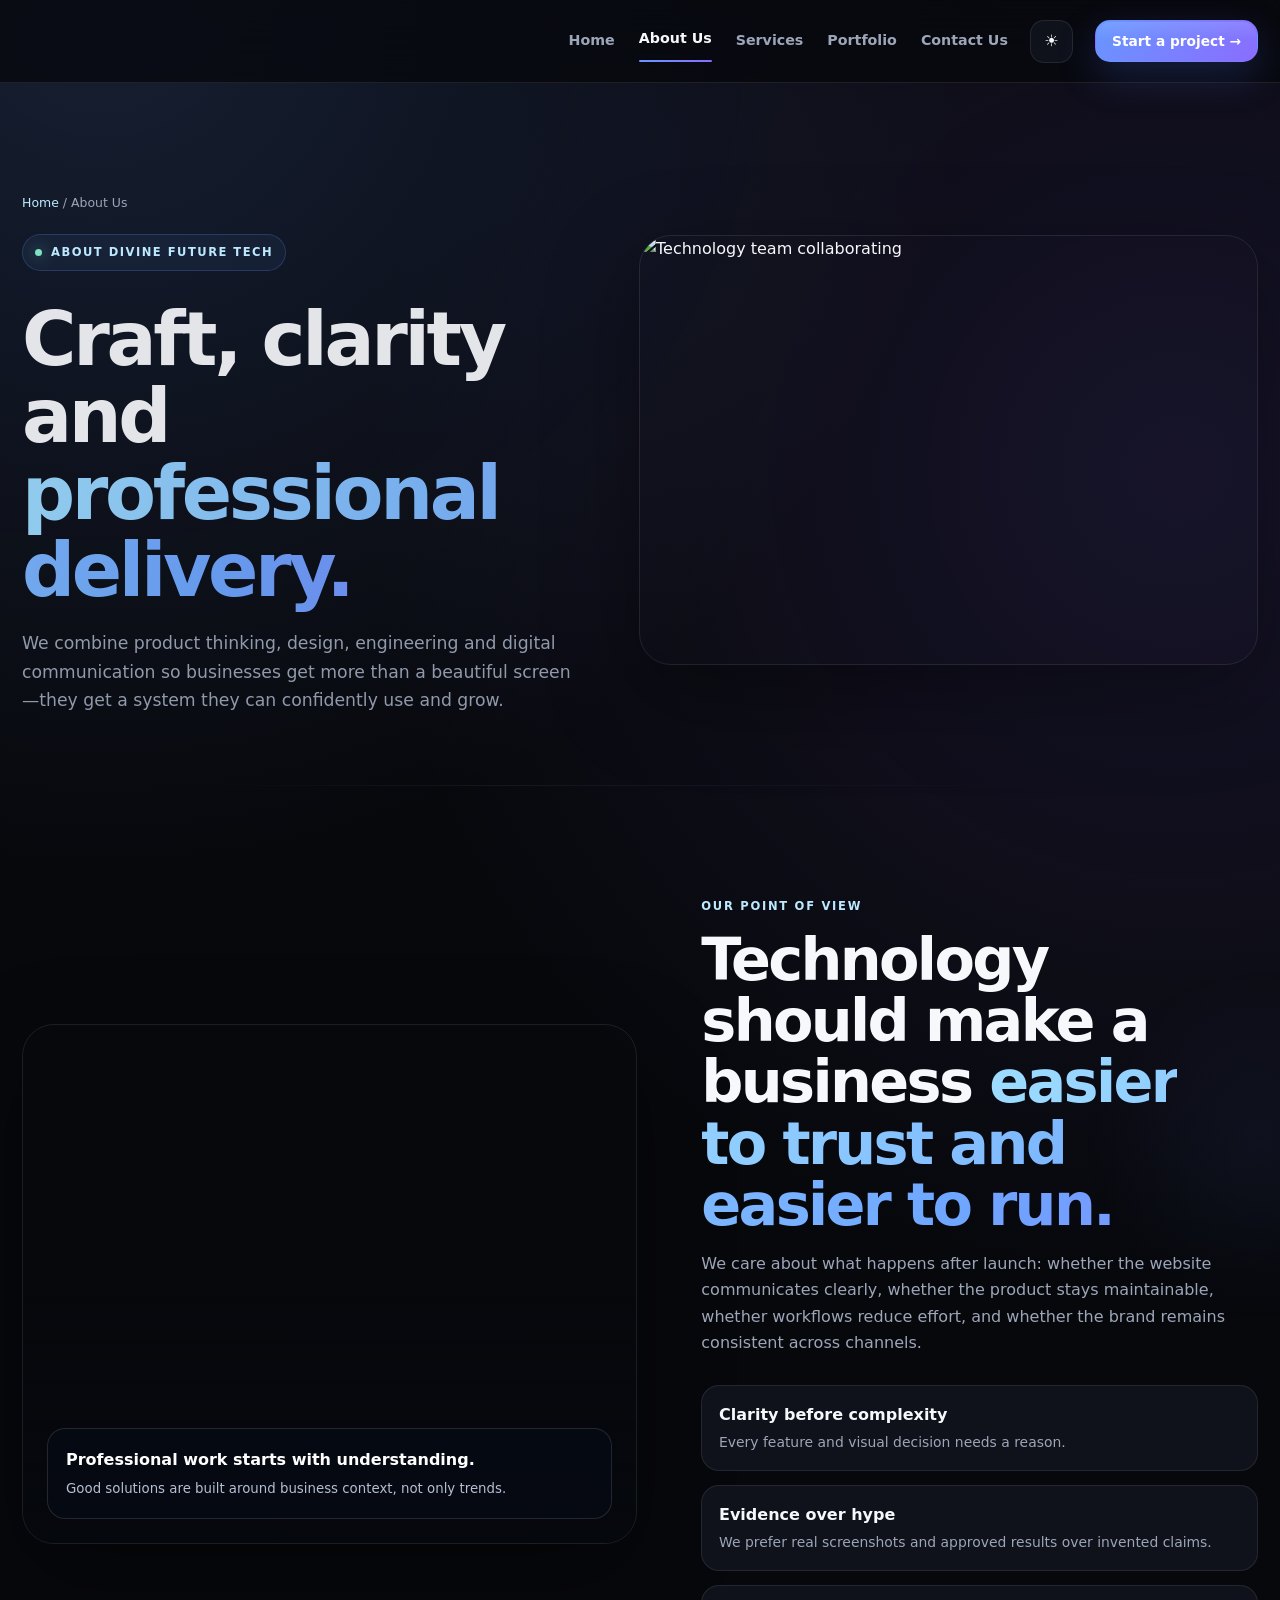
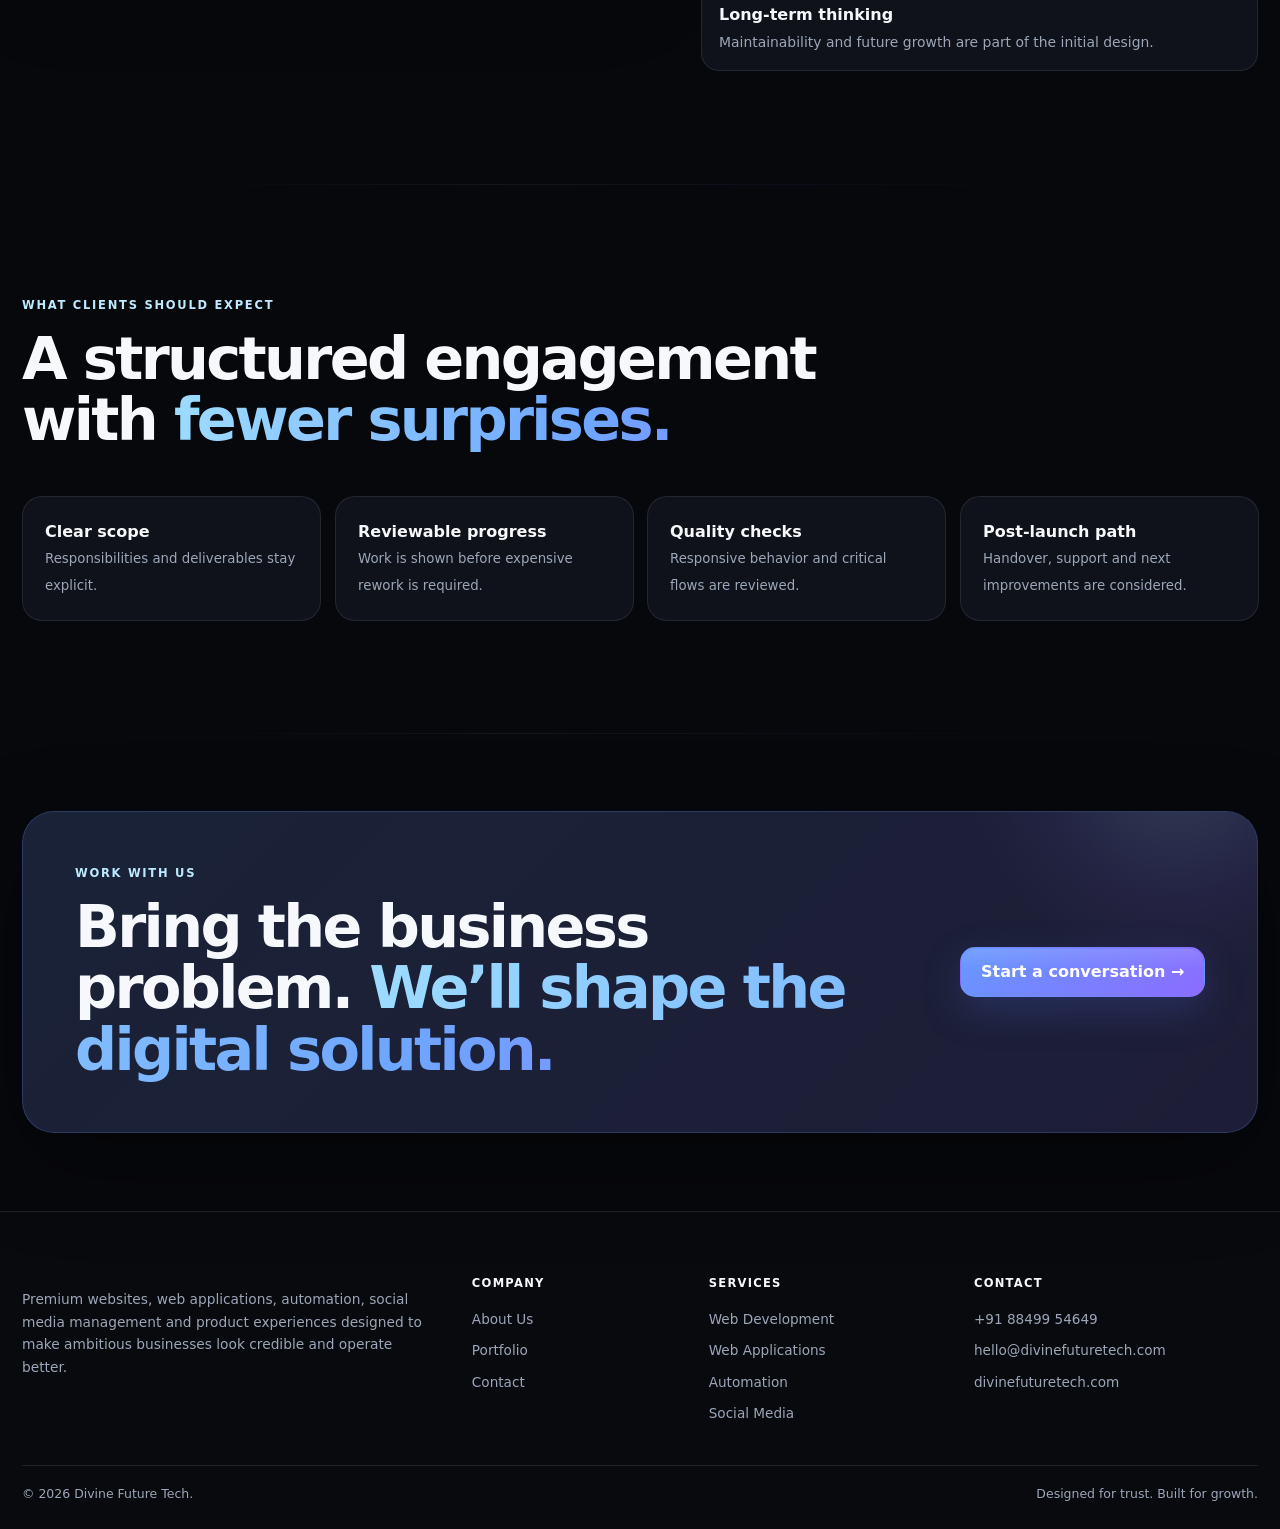
==== commit 8eebac91: "Replace generated logo with uploaded brand logo" ====
--- a/divine-future-tech-premium/about.html
+++ b/divine-future-tech-premium/about.html
@@ -1,5 +1,5 @@
-<!doctype html><html lang="en" data-theme="dark"><head><meta charset="utf-8"><meta name="viewport" content="width=device-width,initial-scale=1"><title>About Us | Divine Future Tech</title><meta name="description" content="How Divine Future Tech approaches design, engineering and digital growth."><meta name="theme-color" content="#07080c"><link rel="stylesheet" href="styles.css"></head><body><div class="progress"></div><div class="cursor-glow"></div><header class="header"><div class="container navrow"><a class="brand" href="index.html"><svg viewBox="0 0 560 112" xmlns="http://www.w3.org/2000/svg" aria-label="Divine Future Tech"><defs><linearGradient id="brandGradient" x1="0" x2="1"><stop stop-color="#67d8ff"/><stop offset=".5" stop-color="#6698ff"/><stop offset="1" stop-color="#8b6cff"/></linearGradient></defs><g transform="translate(7 7)" fill="none" stroke-linecap="round"><path d="M36 78C16 78 5 64 5 47S17 16 39 16H65" stroke="#8ea0b7" stroke-width="15" opacity=".8"/><path d="M64 8v56c0 22-10 33-28 33" stroke="url(#brandGradient)" stroke-width="17"/><path d="M64 8h20" stroke="url(#brandGradient)" stroke-width="17"/></g><text x="110" y="72" font-family="Arial,Helvetica,sans-serif" font-size="50" font-weight="800" fill="#32a8ff">divine</text><text x="263" y="72" font-family="Arial,Helvetica,sans-serif" font-size="50" font-weight="800" fill="currentColor">futuretech</text><rect x="111" y="84" width="368" height="3" rx="2" fill="url(#brandGradient)" opacity=".9"/></svg></a><nav class="nav"><a href="index.html" class="">Home</a><a href="about.html" class="active">About Us</a><a href="services.html" class="">Services</a><a href="portfolio.html" class="">Portfolio</a><a href="contact.html" class="">Contact Us</a></nav><button class="theme" data-theme-toggle aria-label="Toggle theme">☀</button><a class="btn small" href="contact.html">Start a project →</a><button class="menu" aria-label="Open menu">☰</button></div></header><main>
+<!doctype html><html lang="en" data-theme="dark"><head><meta charset="utf-8"><meta name="viewport" content="width=device-width,initial-scale=1"><title>About Us | Divine Future Tech</title><meta name="description" content="How Divine Future Tech approaches design, engineering and digital growth."><meta name="theme-color" content="#07080c"><link rel="stylesheet" href="styles.css"></head><body><div class="progress"></div><div class="cursor-glow"></div><header class="header"><div class="container navrow"><a class="brand brand-image-link" href="index.html" aria-label="Divine Future Tech"><span class="brand-logo-new" aria-hidden="true"></span></a><nav class="nav"><a href="index.html" class="">Home</a><a href="about.html" class="active">About Us</a><a href="services.html" class="">Services</a><a href="portfolio.html" class="">Portfolio</a><a href="contact.html" class="">Contact Us</a></nav><button class="theme" data-theme-toggle aria-label="Toggle theme">☀</button><a class="btn small" href="contact.html">Start a project →</a><button class="menu" aria-label="Open menu">☰</button></div></header><main>
 <section class="page-hero reveal visible"><div class="container page-hero-grid"><div><div class="breadcrumbs"><a href="index.html">Home</a> / About Us</div><span class="kicker">About Divine Future Tech</span><h1>Craft, clarity and <span class="gradient-text">professional delivery.</span></h1><p class="lead">We combine product thinking, design, engineering and digital communication so businesses get more than a beautiful screen—they get a system they can confidently use and grow.</p></div><div class="page-photo"><img src="https://images.pexels.com/photos/3184465/pexels-photo-3184465.jpeg?auto=compress&cs=tinysrgb&w=1600" data-fallback="https://images.pexels.com/photos/3184465/pexels-photo-3184465.jpeg?auto=compress&cs=tinysrgb&w=1600" alt="Technology team collaborating"></div></div></section>
 <section class="section reveal from-left"><div class="container editorial"><div class="editorial-image"><img src="https://images.pexels.com/photos/3184292/pexels-photo-3184292.jpeg?auto=compress&cs=tinysrgb&w=1600" data-fallback="https://images.pexels.com/photos/3184465/pexels-photo-3184465.jpeg?auto=compress&cs=tinysrgb&w=1600" data-parallax="20" alt="Professional team discussion"><div class="editorial-caption"><b>Professional work starts with understanding.</b><small>Good solutions are built around business context, not only trends.</small></div></div><div><div class="eyebrow">Our point of view</div><h2>Technology should make a business <span class="gradient-text">easier to trust and easier to run.</span></h2><p class="section-copy">We care about what happens after launch: whether the website communicates clearly, whether the product stays maintainable, whether workflows reduce effort, and whether the brand remains consistent across channels.</p><div class="feature-list"><div class="feature"><b>Clarity before complexity</b><span>Every feature and visual decision needs a reason.</span></div><div class="feature"><b>Evidence over hype</b><span>We prefer real screenshots and approved results over invented claims.</span></div><div class="feature"><b>Long-term thinking</b><span>Maintainability and future growth are part of the initial design.</span></div></div></div></div></section>
 <section class="section reveal zoom"><div class="container"><div class="section-head"><div><div class="eyebrow">What clients should expect</div><h2>A structured engagement with <span class="gradient-text">fewer surprises.</span></h2></div></div><div class="trust-grid"><div class="trust-card"><b>Clear scope</b><small>Responsibilities and deliverables stay explicit.</small></div><div class="trust-card"><b>Reviewable progress</b><small>Work is shown before expensive rework is required.</small></div><div class="trust-card"><b>Quality checks</b><small>Responsive behavior and critical flows are reviewed.</small></div><div class="trust-card"><b>Post-launch path</b><small>Handover, support and next improvements are considered.</small></div></div></div></section>
-<section class="cta reveal from-right"><div class="container"><div class="cta-box"><div><div class="eyebrow">Work with us</div><h2>Bring the business problem. <span class="gradient-text">We’ll shape the digital solution.</span></h2></div><a class="btn" href="contact.html">Start a conversation →</a></div></div></section></main><footer class="footer"><div class="container"><div class="footer-grid"><div><a class="brand" href="index.html"><svg viewBox="0 0 560 112" xmlns="http://www.w3.org/2000/svg" aria-label="Divine Future Tech"><defs><linearGradient id="brandGradient" x1="0" x2="1"><stop stop-color="#67d8ff"/><stop offset=".5" stop-color="#6698ff"/><stop offset="1" stop-color="#8b6cff"/></linearGradient></defs><g transform="translate(7 7)" fill="none" stroke-linecap="round"><path d="M36 78C16 78 5 64 5 47S17 16 39 16H65" stroke="#8ea0b7" stroke-width="15" opacity=".8"/><path d="M64 8v56c0 22-10 33-28 33" stroke="url(#brandGradient)" stroke-width="17"/><path d="M64 8h20" stroke="url(#brandGradient)" stroke-width="17"/></g><text x="110" y="72" font-family="Arial,Helvetica,sans-serif" font-size="50" font-weight="800" fill="#32a8ff">divine</text><text x="263" y="72" font-family="Arial,Helvetica,sans-serif" font-size="50" font-weight="800" fill="currentColor">futuretech</text><rect x="111" y="84" width="368" height="3" rx="2" fill="url(#brandGradient)" opacity=".9"/></svg></a><p class="footer-copy">Premium websites, web applications, automation, social media management and product experiences designed to make ambitious businesses look credible and operate better.</p></div><div><div class="footer-title">Company</div><div class="footer-links"><a href="about.html">About Us</a><a href="portfolio.html">Portfolio</a><a href="contact.html">Contact</a></div></div><div><div class="footer-title">Services</div><div class="footer-links"><a href="web-development.html">Web Development</a><a href="web-applications.html">Web Applications</a><a href="ai-automation.html">Automation</a><a href="social-media-management.html">Social Media</a></div></div><div><div class="footer-title">Contact</div><div class="footer-links"><a href="tel:+918849954649">+91 88499 54649</a><a href="mailto:hello@divinefuturetech.com">hello@divinefuturetech.com</a><span>divinefuturetech.com</span></div></div></div><div class="footer-bottom"><span>© <span data-year></span> Divine Future Tech.</span><span>Designed for trust. Built for growth.</span></div></div></footer><script src="app.js"></script></body></html>+<section class="cta reveal from-right"><div class="container"><div class="cta-box"><div><div class="eyebrow">Work with us</div><h2>Bring the business problem. <span class="gradient-text">We’ll shape the digital solution.</span></h2></div><a class="btn" href="contact.html">Start a conversation →</a></div></div></section></main><footer class="footer"><div class="container"><div class="footer-grid"><div><a class="brand brand-image-link" href="index.html" aria-label="Divine Future Tech"><span class="brand-logo-new" aria-hidden="true"></span></a><p class="footer-copy">Premium websites, web applications, automation, social media management and product experiences designed to make ambitious businesses look credible and operate better.</p></div><div><div class="footer-title">Company</div><div class="footer-links"><a href="about.html">About Us</a><a href="portfolio.html">Portfolio</a><a href="contact.html">Contact</a></div></div><div><div class="footer-title">Services</div><div class="footer-links"><a href="web-development.html">Web Development</a><a href="web-applications.html">Web Applications</a><a href="ai-automation.html">Automation</a><a href="social-media-management.html">Social Media</a></div></div><div><div class="footer-title">Contact</div><div class="footer-links"><a href="tel:+918849954649">+91 88499 54649</a><a href="mailto:hello@divinefuturetech.com">hello@divinefuturetech.com</a><span>divinefuturetech.com</span></div></div></div><div class="footer-bottom"><span>© <span data-year></span> Divine Future Tech.</span><span>Designed for trust. Built for growth.</span></div></div></footer><script src="app.js"></script></body></html>
--- a/divine-future-tech-premium/styles.css
+++ b/divine-future-tech-premium/styles.css
@@ -587,3 +587,2025 @@
     transform:none!important;
   }
 }
+
+
+/* ===== Dedicated service detail pages ===== */
+.service-detail-hero{padding:104px 0 76px;min-height:690px;display:flex;align-items:center;perspective:1600px}
+.service-hero-grid{display:grid;grid-template-columns:.98fr 1.02fr;gap:62px;align-items:center}
+.service-detail-hero h1{font-size:clamp(3.2rem,6vw,6.3rem);margin-top:18px}
+.service-hero-visual{min-height:520px;position:relative;perspective:1200px;transform-style:preserve-3d}
+.service-hero-photo{position:absolute;inset:20px 18px 30px 8px;overflow:hidden;border-radius:34px;border:1px solid var(--line-strong);box-shadow:var(--shadow);transition:.35s;transform-style:preserve-3d}
+.service-hero-photo::after{content:"";position:absolute;inset:0;background:linear-gradient(180deg,rgba(5,8,14,.05),rgba(5,8,14,.72)),linear-gradient(90deg,rgba(102,152,255,.12),transparent 55%)}
+.service-hero-photo img{width:100%;height:100%;object-fit:cover;transition:.8s}
+.service-hero-visual:hover .service-hero-photo{transform:translateY(-7px) rotateY(-2deg);border-color:rgba(157,220,255,.3)}
+.service-hero-visual:hover .service-hero-photo img{transform:scale(1.05)}
+.service-hero-overlay{position:absolute;left:25px;right:25px;bottom:25px;z-index:3;padding:17px;border-radius:18px;background:rgba(8,12,22,.72);border:1px solid rgba(255,255,255,.13);backdrop-filter:blur(16px);display:flex;gap:13px;align-items:center;color:#fff}
+.service-hero-overlay>span{width:46px;height:46px;border-radius:14px;display:grid;place-items:center;background:linear-gradient(135deg,rgba(102,152,255,.3),rgba(139,108,255,.25));border:1px solid rgba(157,220,255,.22);font-size:1.15rem}
+.service-hero-overlay small{display:block;color:#adb9cb}.service-hero-overlay b{display:block}
+.service-float{position:absolute;z-index:4;padding:10px 13px;border-radius:999px;background:rgba(10,16,29,.8);border:1px solid rgba(255,255,255,.13);backdrop-filter:blur(14px);color:#dce8f8;font-size:.78rem;font-weight:800;box-shadow:0 16px 44px rgba(0,0,0,.24);animation:serviceFloat 5s ease-in-out infinite}
+.sf-one{right:-2px;top:62px}.sf-two{left:-7px;top:240px;animation-delay:-1.5s}.sf-three{right:24px;bottom:0;animation-delay:-3s}
+@keyframes serviceFloat{50%{transform:translateY(-11px)}}
+.deliverables-grid{display:grid;grid-template-columns:repeat(3,1fr);gap:17px}
+.deliverable-card{position:relative;padding:26px;border:1px solid var(--line);border-radius:24px;background:var(--surface);box-shadow:0 12px 42px rgba(0,0,0,.06);transition:.32s;overflow:hidden;transform-style:preserve-3d;--hx:50%;--hy:50%}
+.deliverable-card::after{content:"";position:absolute;inset:0;pointer-events:none;opacity:0;background:radial-gradient(280px circle at var(--hx) var(--hy),rgba(157,220,255,.14),rgba(102,152,255,.055) 46%,transparent 73%);transition:.25s}
+.deliverable-card:hover{transform:perspective(950px) translateY(-9px) translateZ(18px);border-color:rgba(157,220,255,.27);box-shadow:0 28px 74px rgba(0,0,0,.2)}
+.deliverable-card:hover::after{opacity:1}.deliverable-card>*{position:relative;z-index:1}
+.deliverable-num{display:inline-flex;margin-bottom:30px;color:var(--ice);font-size:.7rem;font-weight:900;letter-spacing:.14em}
+.deliverable-card p{color:var(--muted);font-size:.9rem;margin:10px 0 0}
+.stack-cloud{display:flex;gap:11px;flex-wrap:wrap}
+.stack-chip{padding:11px 15px;border-radius:999px;border:1px solid var(--line);background:var(--surface);color:var(--muted);font-size:.82rem;font-weight:750;transition:.28s}
+.stack-chip:hover{color:var(--text);transform:perspective(500px) translateY(-5px) rotateX(-6deg) scale(1.035);border-color:rgba(157,220,255,.3);box-shadow:0 15px 34px rgba(0,0,0,.11)}
+.service-nav-grid{display:grid;grid-template-columns:repeat(3,1fr);gap:15px}
+.service-nav-card{padding:19px;border:1px solid var(--line);border-radius:20px;background:var(--surface);display:grid;grid-template-columns:45px 1fr auto;gap:13px;align-items:center;transition:.3s;transform-style:preserve-3d}
+.service-nav-card>span{width:45px;height:45px;border-radius:13px;display:grid;place-items:center;background:var(--surface-2);border:1px solid var(--line);color:var(--ice)}
+.service-nav-card small{display:block;color:var(--muted);font-size:.68rem;text-transform:uppercase;letter-spacing:.1em}.service-nav-card b{display:block}.service-nav-card i{font-style:normal;color:var(--ice);font-size:1.2rem;transition:.25s}
+.service-nav-card:hover{transform:perspective(800px) translateY(-6px) rotateX(-3deg);border-color:rgba(157,220,255,.28);box-shadow:0 24px 60px rgba(0,0,0,.16)}.service-nav-card:hover i{transform:translateX(5px)}
+.service-link-card{cursor:pointer}
+.service-link-card:focus-visible{outline:2px solid var(--accent);outline-offset:4px}
+@media(max-width:1040px){
+ .service-hero-grid{grid-template-columns:1fr}.service-detail-hero{min-height:auto;padding-top:82px}.service-hero-visual{min-height:480px}
+ .deliverables-grid{grid-template-columns:repeat(2,1fr)}.service-nav-grid{grid-template-columns:1fr 1fr}
+}
+@media(max-width:760px){
+ .service-detail-hero{padding:66px 0 50px}.service-detail-hero h1{font-size:clamp(2.6rem,11vw,3.9rem)}
+ .service-hero-visual{min-height:350px}.service-hero-photo{inset:8px 2px 20px 2px;border-radius:24px}.service-float{display:none}
+ .service-hero-overlay{left:16px;right:16px;bottom:16px}
+ .deliverables-grid,.service-nav-grid{grid-template-columns:1fr}
+ .deliverable-card{padding:22px}
+ .stack-chip{padding:9px 12px}
+}
+@media(hover:none),(pointer:coarse){
+ .deliverable-card,.service-nav-card,.stack-chip{transform:none!important}
+}
+
+
+/* ===== Service card readability fix ===== */
+.service-photo{
+  position:relative;
+  overflow:hidden;
+}
+.service-photo .bento-media img{
+  filter:brightness(.66) saturate(.88) contrast(1.04);
+  transition:transform .8s ease,filter .45s ease;
+}
+.service-photo:hover .bento-media img{
+  filter:brightness(.72) saturate(.94) contrast(1.05);
+}
+.service-photo .bento-media::after{
+  background:
+    linear-gradient(180deg,
+      rgba(4,7,13,.16) 0%,
+      rgba(4,7,13,.28) 36%,
+      rgba(4,7,13,.68) 68%,
+      rgba(4,7,13,.95) 100%),
+    linear-gradient(90deg,
+      rgba(3,7,14,.72) 0%,
+      rgba(3,7,14,.34) 52%,
+      rgba(3,7,14,.08) 100%);
+}
+.service-photo .bento-content{
+  position:relative;
+  z-index:4;
+  width:100%;
+  max-width:680px;
+  padding:20px 21px;
+  border-radius:20px;
+  background:linear-gradient(135deg,rgba(6,11,21,.86),rgba(8,15,28,.68));
+  border:1px solid rgba(198,225,255,.13);
+  backdrop-filter:blur(10px) saturate(120%);
+  box-shadow:0 18px 50px rgba(0,0,0,.28),inset 0 1px 0 rgba(255,255,255,.035);
+  text-shadow:0 2px 14px rgba(0,0,0,.75);
+}
+.service-photo .eyebrow{
+  color:#bfeaff!important;
+  text-shadow:0 2px 12px rgba(0,0,0,.9);
+}
+.service-photo h3{
+  color:#fff!important;
+  text-shadow:0 3px 18px rgba(0,0,0,.9);
+}
+.service-photo p{
+  color:#d9e1ed!important;
+  text-shadow:0 2px 12px rgba(0,0,0,.82);
+}
+.service-photo .bento-link{
+  color:#cceeff!important;
+  text-shadow:0 2px 12px rgba(0,0,0,.9);
+}
+.service-photo .bento-link:hover{
+  color:#fff!important;
+}
+.service-photo .bento-icon{
+  background:rgba(8,16,30,.88)!important;
+  border-color:rgba(184,221,255,.24)!important;
+  color:#e6f6ff!important;
+  box-shadow:0 10px 30px rgba(0,0,0,.28);
+}
+.service-photo:hover .bento-content{
+  background:linear-gradient(135deg,rgba(5,11,22,.91),rgba(8,15,28,.75));
+  border-color:rgba(157,220,255,.23);
+  box-shadow:0 24px 60px rgba(0,0,0,.35),0 0 32px rgba(102,152,255,.06);
+}
+@media(max-width:760px){
+  .service-photo .bento-content{
+    padding:18px;
+    border-radius:17px;
+  }
+  .service-photo p{
+    font-size:.9rem;
+    line-height:1.58;
+  }
+}
+@media(max-width:430px){
+  .service-photo .bento-content{
+    padding:16px;
+  }
+}
+
+
+/* ===== Editorial service showcase redesign ===== */
+.service-editorial-list{
+  display:grid;
+  gap:26px;
+}
+.service-editorial-row{
+  position:relative;
+  display:grid;
+  grid-template-columns:1.12fr .88fr;
+  min-height:330px;
+  overflow:hidden;
+  border:1px solid var(--line);
+  border-radius:30px;
+  background:linear-gradient(145deg,color-mix(in srgb,var(--surface) 94%,transparent),var(--surface));
+  box-shadow:0 16px 52px rgba(0,0,0,.10);
+  cursor:pointer;
+  transition:border-color .32s ease,box-shadow .32s ease,transform .32s ease;
+  transform-style:preserve-3d;
+  isolation:isolate;
+}
+.service-editorial-row::before{
+  content:"";
+  position:absolute;
+  inset:0;
+  pointer-events:none;
+  z-index:3;
+  opacity:0;
+  background:radial-gradient(420px circle at var(--hx,50%) var(--hy,50%),rgba(157,220,255,.12),rgba(102,152,255,.05) 44%,transparent 72%);
+  transition:opacity .25s ease;
+}
+.service-editorial-row:hover::before{opacity:1}
+.service-editorial-row:hover{
+  border-color:rgba(157,220,255,.3);
+  box-shadow:0 34px 95px rgba(0,0,0,.24),0 0 48px rgba(102,152,255,.07);
+}
+.service-editorial-row.reverse{
+  grid-template-columns:.88fr 1.12fr;
+}
+.service-editorial-row.reverse .service-editorial-media{order:2}
+.service-editorial-row.reverse .service-editorial-content{order:1}
+.service-editorial-media{
+  position:relative;
+  overflow:hidden;
+  min-height:330px;
+  background:var(--surface-2);
+  clip-path:polygon(0 0,96% 0,86% 100%,0 100%);
+  transform-style:preserve-3d;
+}
+.service-editorial-row.reverse .service-editorial-media{
+  clip-path:polygon(14% 0,100% 0,100% 100%,4% 100%);
+}
+.service-editorial-media::after{
+  content:"";
+  position:absolute;
+  inset:0;
+  background:
+    linear-gradient(180deg,rgba(4,8,15,.04),rgba(4,8,15,.30)),
+    linear-gradient(90deg,rgba(4,8,15,.06),transparent 55%);
+  z-index:1;
+}
+.service-editorial-row.reverse .service-editorial-media::after{
+  background:
+    linear-gradient(180deg,rgba(4,8,15,.04),rgba(4,8,15,.30)),
+    linear-gradient(270deg,rgba(4,8,15,.06),transparent 55%);
+}
+.service-editorial-media img{
+  width:100%;
+  height:100%;
+  object-fit:cover;
+  position:absolute;
+  inset:0;
+  transition:transform .85s cubic-bezier(.2,.7,.2,1),filter .5s ease;
+  filter:saturate(.92) contrast(1.02) brightness(.9);
+}
+.service-editorial-row:hover .service-editorial-media img{
+  transform:scale(1.07) translateZ(15px);
+  filter:saturate(1.03) contrast(1.04) brightness(.96);
+}
+.service-editorial-number{
+  position:absolute;
+  z-index:2;
+  left:28px;
+  top:24px;
+  font-size:clamp(4.8rem,8vw,8.2rem);
+  line-height:.8;
+  font-weight:900;
+  letter-spacing:-.08em;
+  color:rgba(255,255,255,.16);
+  text-shadow:0 10px 35px rgba(0,0,0,.18);
+  transition:transform .35s ease,color .35s ease;
+}
+.service-editorial-row.reverse .service-editorial-number{
+  left:auto;
+  right:28px;
+}
+.service-editorial-row:hover .service-editorial-number{
+  transform:translateY(-4px) scale(1.04) translateZ(24px);
+  color:rgba(190,229,255,.26);
+}
+.service-editorial-shine{
+  position:absolute;
+  z-index:2;
+  inset:-30%;
+  pointer-events:none;
+  opacity:0;
+  background:linear-gradient(110deg,transparent 35%,rgba(255,255,255,.14) 50%,transparent 65%);
+  transform:translateX(-55%);
+  transition:transform .8s ease,opacity .5s ease;
+}
+.service-editorial-row:hover .service-editorial-shine{
+  opacity:1;
+  transform:translateX(55%);
+}
+.service-editorial-content{
+  position:relative;
+  z-index:2;
+  padding:42px 46px 38px 34px;
+  display:flex;
+  flex-direction:column;
+  justify-content:center;
+  transform-style:preserve-3d;
+}
+.service-editorial-row.reverse .service-editorial-content{
+  padding:42px 34px 38px 46px;
+}
+.service-editorial-topline{
+  display:flex;
+  align-items:center;
+  gap:14px;
+  margin-bottom:18px;
+  color:var(--ice);
+  font-size:.7rem;
+  font-weight:850;
+  letter-spacing:.14em;
+  text-transform:uppercase;
+}
+html[data-theme="light"] .service-editorial-topline{color:#4778d8}
+.service-editorial-topline i{
+  display:block;
+  height:1px;
+  flex:1;
+  background:linear-gradient(90deg,rgba(157,220,255,.45),transparent);
+}
+.service-editorial-row.reverse .service-editorial-topline i{
+  background:linear-gradient(270deg,rgba(157,220,255,.45),transparent);
+}
+.service-editorial-content h3{
+  font-size:clamp(1.75rem,2.6vw,3rem);
+  max-width:620px;
+  line-height:1.08;
+  transition:transform .3s ease;
+}
+.service-editorial-row:hover .service-editorial-content h3{
+  transform:translateZ(28px) translateX(3px);
+}
+.service-editorial-content p{
+  color:var(--muted);
+  margin:14px 0 0;
+  max-width:630px;
+  font-size:.94rem;
+}
+.service-editorial-tags{
+  display:flex;
+  gap:8px;
+  flex-wrap:wrap;
+  margin-top:22px;
+}
+.service-editorial-tags span{
+  padding:7px 10px;
+  border-radius:999px;
+  border:1px solid var(--line);
+  background:var(--bg-soft);
+  color:var(--muted);
+  font-size:.68rem;
+  font-weight:780;
+  transition:.25s ease;
+}
+.service-editorial-tags span:hover{
+  color:var(--text);
+  transform:translateY(-3px);
+  border-color:rgba(157,220,255,.27);
+}
+.service-editorial-link{
+  display:inline-flex;
+  align-items:center;
+  gap:9px;
+  width:max-content;
+  margin-top:26px;
+  color:var(--ice);
+  font-size:.86rem;
+  font-weight:850;
+}
+html[data-theme="light"] .service-editorial-link{color:#4778d8}
+.service-editorial-link b{
+  font-size:1.05rem;
+  transition:transform .25s ease;
+}
+.service-editorial-row:hover .service-editorial-link b{
+  transform:translate(4px,-4px);
+}
+.service-editorial-row:focus-visible{
+  outline:2px solid var(--accent);
+  outline-offset:5px;
+}
+@media(max-width:980px){
+  .service-editorial-row,
+  .service-editorial-row.reverse{
+    grid-template-columns:1fr 1fr;
+  }
+  .service-editorial-media,
+  .service-editorial-row.reverse .service-editorial-media{
+    clip-path:none;
+  }
+  .service-editorial-content,
+  .service-editorial-row.reverse .service-editorial-content{
+    padding:34px 30px;
+  }
+}
+@media(max-width:720px){
+  .service-editorial-list{gap:18px}
+  .service-editorial-row,
+  .service-editorial-row.reverse{
+    grid-template-columns:1fr;
+    min-height:0;
+    border-radius:24px;
+  }
+  .service-editorial-row.reverse .service-editorial-media,
+  .service-editorial-row.reverse .service-editorial-content{
+    order:initial;
+  }
+  .service-editorial-media,
+  .service-editorial-row.reverse .service-editorial-media{
+    min-height:240px;
+    clip-path:none;
+  }
+  .service-editorial-content,
+  .service-editorial-row.reverse .service-editorial-content{
+    padding:26px 22px 28px;
+  }
+  .service-editorial-number{
+    font-size:5rem;
+    left:20px;
+    top:20px;
+  }
+  .service-editorial-row.reverse .service-editorial-number{
+    left:20px;
+    right:auto;
+  }
+  .service-editorial-content h3{
+    font-size:clamp(1.55rem,7vw,2.2rem);
+  }
+}
+@media(max-width:430px){
+  .service-editorial-media,
+  .service-editorial-row.reverse .service-editorial-media{
+    min-height:205px;
+  }
+  .service-editorial-content,
+  .service-editorial-row.reverse .service-editorial-content{
+    padding:23px 18px 25px;
+  }
+  .service-editorial-content p{
+    font-size:.9rem;
+  }
+}
+@media(hover:none),(pointer:coarse){
+  .service-editorial-row{transform:none!important}
+}
+
+
+/* ===== Services spacing + motion refinement ===== */
+.service-overview-page .page-hero{
+  padding:78px 0 50px;
+  min-height:470px;
+}
+.service-overview-page .page-hero-grid{gap:44px}
+.service-overview-page .section{
+  padding:72px 0;
+}
+.service-overview-page .section.compact{
+  padding:48px 0;
+}
+.service-overview-page .cta{
+  padding:48px 0 58px;
+}
+.service-overview-page .section-head{
+  margin-bottom:32px;
+}
+.service-overview-page .service-editorial-list{
+  gap:16px;
+}
+.service-overview-page .service-editorial-row{
+  min-height:282px;
+}
+.service-overview-page .service-editorial-media{
+  min-height:282px;
+}
+.service-overview-page .service-editorial-content{
+  padding:30px 38px 29px 30px;
+}
+.service-overview-page .service-editorial-row.reverse .service-editorial-content{
+  padding:30px 30px 29px 38px;
+}
+.service-overview-page .service-editorial-tags{
+  margin-top:16px;
+}
+.service-overview-page .service-editorial-link{
+  margin-top:19px;
+}
+
+/* Tighter dedicated service pages */
+.service-detail-page .service-detail-hero{
+  padding:74px 0 48px;
+  min-height:610px;
+}
+.service-detail-page .service-hero-grid{gap:48px}
+.service-detail-page .service-hero-visual{min-height:460px}
+.service-detail-page .section{
+  padding:72px 0;
+}
+.service-detail-page .section.compact{
+  padding:48px 0;
+}
+.service-detail-page .cta{
+  padding:48px 0 58px;
+}
+.service-detail-page .section-head{
+  margin-bottom:32px;
+}
+.service-detail-page .deliverables-grid{
+  gap:14px;
+}
+.service-detail-page .deliverable-card{
+  padding:23px;
+}
+.service-detail-page .deliverable-num{
+  margin-bottom:22px;
+}
+.service-detail-page .editorial{
+  gap:46px;
+}
+.service-detail-page .feature-list{
+  margin-top:22px;
+  gap:11px;
+}
+.service-detail-page .process{
+  gap:13px;
+}
+.service-detail-page .faq{
+  gap:10px;
+}
+.service-detail-page .service-nav-grid{
+  gap:12px;
+}
+
+/* Animated editorial service rows */
+.service-editorial-row{
+  --service-delay:0ms;
+  transition:
+    opacity .7s cubic-bezier(.2,.75,.2,1),
+    transform .7s cubic-bezier(.2,.75,.2,1),
+    filter .7s ease,
+    border-color .32s ease,
+    box-shadow .32s ease;
+  transition-delay:var(--service-delay);
+}
+.service-editorial-row:nth-child(1){--service-delay:0ms}
+.service-editorial-row:nth-child(2){--service-delay:70ms}
+.service-editorial-row:nth-child(3){--service-delay:110ms}
+.service-editorial-row:nth-child(4){--service-delay:150ms}
+.service-editorial-row:nth-child(5){--service-delay:190ms}
+.service-editorial-row:nth-child(6){--service-delay:230ms}
+.service-editorial-row:nth-child(7){--service-delay:270ms}
+
+html.motion .service-editorial-row:not(.visible){
+  opacity:.06;
+  filter:blur(3px);
+}
+html.motion .service-editorial-row:nth-child(odd):not(.visible){
+  transform:translate3d(-44px,24px,-30px) rotateY(5deg) scale(.985);
+}
+html.motion .service-editorial-row:nth-child(even):not(.visible){
+  transform:translate3d(44px,24px,-30px) rotateY(-5deg) scale(.985);
+}
+html.motion .service-editorial-row:not(.visible) .service-editorial-media img{
+  transform:scale(1.14);
+  filter:saturate(.75) brightness(.72) blur(2px);
+}
+.service-editorial-row.visible .service-editorial-media img{
+  transform:scale(1);
+  filter:saturate(.92) contrast(1.02) brightness(.9);
+}
+.service-editorial-number{
+  animation:serviceNumberFloat 5.8s ease-in-out infinite;
+}
+.service-editorial-row:nth-child(even) .service-editorial-number{
+  animation-delay:-2.7s;
+}
+@keyframes serviceNumberFloat{
+  0%,100%{transform:translate3d(0,0,0)}
+  50%{transform:translate3d(0,-7px,18px)}
+}
+.service-editorial-topline i{
+  background-size:180% 100%;
+  animation:serviceLineMove 4.5s ease-in-out infinite;
+}
+@keyframes serviceLineMove{
+  0%,100%{opacity:.48;background-position:100% 0}
+  50%{opacity:1;background-position:0 0}
+}
+.service-editorial-row::after{
+  content:"";
+  position:absolute;
+  z-index:4;
+  left:-35%;
+  top:0;
+  width:28%;
+  height:100%;
+  pointer-events:none;
+  opacity:0;
+  transform:skewX(-16deg);
+  background:linear-gradient(90deg,transparent,rgba(255,255,255,.065),transparent);
+}
+.service-editorial-row:hover::after{
+  opacity:1;
+  animation:serviceSweep .85s ease forwards;
+}
+@keyframes serviceSweep{
+  from{left:-35%}
+  to{left:115%}
+}
+
+/* Dedicated service page reveal energy */
+.service-detail-page .deliverable-card,
+.service-detail-page .step,
+.service-detail-page .feature,
+.service-detail-page .faq details,
+.service-detail-page .service-nav-card{
+  transition:
+    opacity .68s cubic-bezier(.2,.75,.2,1),
+    transform .68s cubic-bezier(.2,.75,.2,1),
+    filter .68s ease,
+    border-color .28s ease,
+    box-shadow .28s ease;
+}
+html.motion .service-detail-page .deliverable-card:not(.visible){
+  transform:translateY(28px) rotateX(7deg) scale(.96);
+}
+html.motion .service-detail-page .step:not(.visible){
+  transform:translateY(24px) translateZ(-20px) scale(.97);
+}
+html.motion .service-detail-page .faq details:not(.visible){
+  transform:translateX(24px) scale(.985);
+}
+.service-detail-page .service-hero-photo::before{
+  content:"";
+  position:absolute;
+  inset:-30%;
+  z-index:2;
+  pointer-events:none;
+  opacity:.35;
+  background:linear-gradient(110deg,transparent 38%,rgba(255,255,255,.12) 50%,transparent 62%);
+  animation:serviceHeroLight 7s ease-in-out infinite;
+}
+@keyframes serviceHeroLight{
+  0%,25%{transform:translateX(-70%)}
+  58%,100%{transform:translateX(70%)}
+}
+.service-detail-page .service-float{
+  animation-duration:4.4s;
+}
+
+/* Responsive service spacing */
+@media(max-width:980px){
+  .service-overview-page .page-hero{padding:64px 0 42px;min-height:auto}
+  .service-overview-page .section,
+  .service-detail-page .section{padding:60px 0}
+  .service-detail-page .service-detail-hero{padding:66px 0 42px;min-height:auto}
+  .service-detail-page .service-hero-visual{min-height:420px}
+  .service-overview-page .service-editorial-content,
+  .service-overview-page .service-editorial-row.reverse .service-editorial-content{
+    padding:26px 27px;
+  }
+}
+@media(max-width:720px){
+  .service-overview-page .page-hero{padding:56px 0 36px}
+  .service-overview-page .section,
+  .service-detail-page .section{padding:50px 0}
+  .service-overview-page .section.compact,
+  .service-detail-page .section.compact{padding:38px 0}
+  .service-overview-page .cta,
+  .service-detail-page .cta{padding:38px 0 48px}
+  .service-overview-page .service-editorial-list{gap:14px}
+  .service-overview-page .service-editorial-row{min-height:0}
+  .service-overview-page .service-editorial-media{min-height:215px}
+  .service-overview-page .service-editorial-content,
+  .service-overview-page .service-editorial-row.reverse .service-editorial-content{
+    padding:22px 20px 24px;
+  }
+  .service-detail-page .service-detail-hero{padding:54px 0 36px}
+  .service-detail-page .service-hero-visual{min-height:325px}
+  .service-detail-page .deliverables-grid{gap:11px}
+  .service-detail-page .section-head{margin-bottom:25px}
+}
+@media(prefers-reduced-motion:reduce){
+  .service-editorial-number,
+  .service-editorial-topline i,
+  .service-detail-page .service-hero-photo::before{
+    animation:none!important;
+  }
+}
+
+/* Hide editorial image numbers */
+.service-editorial-number{display:none!important}
+
+
+/* ===== Work-specific service icon system ===== */
+.service-image-icon{
+  position:absolute;
+  z-index:4;
+  top:22px;
+  left:22px;
+  width:54px;
+  height:54px;
+  display:grid;
+  place-items:center;
+  border-radius:17px;
+  color:#eaf7ff;
+  background:rgba(7,14,27,.78);
+  border:1px solid rgba(198,227,255,.22);
+  backdrop-filter:blur(14px) saturate(125%);
+  box-shadow:0 14px 38px rgba(0,0,0,.28),inset 0 1px 0 rgba(255,255,255,.06);
+  transition:transform .32s ease,border-color .32s ease,box-shadow .32s ease,background .32s ease;
+}
+.service-image-icon svg{
+  width:26px;
+  height:26px;
+}
+.service-editorial-row:hover .service-image-icon{
+  transform:translateY(-5px) translateZ(28px) rotate(-5deg) scale(1.08);
+  border-color:rgba(205,237,255,.38);
+  box-shadow:0 20px 50px rgba(0,0,0,.34),0 0 28px rgba(102,152,255,.13);
+}
+.service-icon-web{color:#8fdcff;background:linear-gradient(145deg,rgba(14,49,78,.88),rgba(7,18,33,.82))}
+.service-icon-app{color:#78e6ff;background:linear-gradient(145deg,rgba(10,54,72,.88),rgba(8,22,35,.82))}
+.service-icon-ai{color:#bfa9ff;background:linear-gradient(145deg,rgba(54,39,100,.9),rgba(18,15,41,.84))}
+.service-icon-social{color:#ffacd8;background:linear-gradient(145deg,rgba(91,31,69,.9),rgba(38,13,31,.84))}
+.service-icon-ux{color:#ffd0a8;background:linear-gradient(145deg,rgba(93,53,25,.9),rgba(40,23,14,.84))}
+.service-icon-maintain{color:#93f0cb;background:linear-gradient(145deg,rgba(22,76,61,.9),rgba(8,35,29,.84))}
+.service-icon-consult{color:#ffe08d;background:linear-gradient(145deg,rgba(84,65,20,.9),rgba(37,29,10,.84))}
+
+.service-hero-icon{
+  flex:0 0 auto;
+  width:48px!important;
+  height:48px!important;
+  display:grid!important;
+  place-items:center!important;
+  border-radius:14px!important;
+  color:#eef8ff;
+  backdrop-filter:blur(10px);
+  transition:transform .32s ease,box-shadow .32s ease;
+}
+.service-hero-icon svg{width:25px;height:25px}
+.service-hero-overlay:hover .service-hero-icon{
+  transform:rotate(-6deg) scale(1.08) translateZ(20px);
+  box-shadow:0 15px 34px rgba(0,0,0,.28);
+}
+.service-hero-icon.service-icon-web{background:linear-gradient(145deg,rgba(14,49,78,.95),rgba(7,18,33,.9))}
+.service-hero-icon.service-icon-app{background:linear-gradient(145deg,rgba(10,54,72,.95),rgba(8,22,35,.9))}
+.service-hero-icon.service-icon-ai{background:linear-gradient(145deg,rgba(54,39,100,.95),rgba(18,15,41,.9))}
+.service-hero-icon.service-icon-social{background:linear-gradient(145deg,rgba(91,31,69,.95),rgba(38,13,31,.9))}
+.service-hero-icon.service-icon-ux{background:linear-gradient(145deg,rgba(93,53,25,.95),rgba(40,23,14,.9))}
+.service-hero-icon.service-icon-maintain{background:linear-gradient(145deg,rgba(22,76,61,.95),rgba(8,35,29,.9))}
+.service-hero-icon.service-icon-consult{background:linear-gradient(145deg,rgba(84,65,20,.95),rgba(37,29,10,.9))}
+
+/* Keep the photo visible while making service identity clear. */
+.service-editorial-media img,
+.service-hero-photo img,
+.editorial-image img{
+  object-position:center;
+}
+@media(max-width:720px){
+  .service-image-icon{
+    top:16px;
+    left:16px;
+    width:48px;
+    height:48px;
+    border-radius:15px;
+  }
+  .service-image-icon svg{width:23px;height:23px}
+}
+@media(max-width:430px){
+  .service-image-icon{width:44px;height:44px}
+  .service-image-icon svg{width:21px;height:21px}
+}
+
+/* ===== Deep service scope + work details ===== */
+.service-row-scope{display:grid;gap:7px;margin-top:17px;padding:13px 14px;border:1px solid var(--line);border-radius:14px;background:color-mix(in srgb,var(--surface-2) 84%,transparent)}
+.service-row-scope span{color:var(--muted);font-size:.78rem;line-height:1.48}.service-row-scope b{color:var(--text);font-weight:800}
+.service-scope-grid{display:grid;grid-template-columns:repeat(3,minmax(0,1fr));gap:16px}
+.service-scope-card{position:relative;padding:25px;border:1px solid var(--line);border-radius:24px;background:var(--surface);box-shadow:0 14px 42px rgba(0,0,0,.08);overflow:hidden;transform-style:preserve-3d;--hx:50%;--hy:50%}
+.service-scope-card::after{content:"";position:absolute;inset:0;pointer-events:none;opacity:0;background:radial-gradient(300px circle at var(--hx) var(--hy),rgba(157,220,255,.14),rgba(102,152,255,.055) 45%,transparent 72%);transition:opacity .25s}
+.service-scope-card:hover::after{opacity:1}.service-scope-card>*{position:relative;z-index:1}.service-scope-card:hover{border-color:rgba(157,220,255,.28);box-shadow:0 28px 74px rgba(0,0,0,.2)}
+.scope-icon{width:44px;height:44px;display:grid;place-items:center;border-radius:14px;margin-bottom:18px;color:var(--ice);background:linear-gradient(135deg,rgba(102,152,255,.20),rgba(139,108,255,.16));border:1px solid rgba(157,220,255,.18)}
+.scope-list{list-style:none;padding:0;margin:16px 0 0;display:grid;gap:10px}.scope-list li{position:relative;padding-left:22px;color:var(--muted);font-size:.88rem;line-height:1.55}
+.scope-list li::before{content:"";position:absolute;left:2px;top:.68em;width:7px;height:7px;border-radius:50%;background:linear-gradient(135deg,var(--ice),var(--accent));box-shadow:0 0 14px rgba(102,152,255,.28)}
+.service-deep-scope .section-head{margin-bottom:28px}
+@media(max-width:980px){.service-scope-grid{grid-template-columns:1fr}}
+@media(max-width:720px){.service-row-scope{padding:11px 12px}.service-row-scope span{font-size:.75rem}.service-scope-card{padding:21px}.scope-list li{font-size:.86rem}}
+
+
+/* ===== Click-to-reveal service presentation ===== */
+.service-collapsible{cursor:pointer}
+.service-collapsible .service-editorial-content{
+  justify-content:center;
+}
+.service-collapsible .service-editorial-topline{
+  margin-bottom:0;
+  font-size:.82rem;
+}
+.service-collapsible .service-editorial-topline span{
+  font-size:clamp(.92rem,1.2vw,1.08rem);
+  color:var(--text);
+  letter-spacing:.08em;
+}
+.service-disclosure{
+  display:inline-flex;
+  align-items:center;
+  justify-content:space-between;
+  gap:12px;
+  width:max-content;
+  margin-top:16px;
+  padding:9px 12px;
+  border-radius:999px;
+  border:1px solid var(--line);
+  background:var(--bg-soft);
+  color:var(--muted);
+  cursor:pointer;
+  font-size:.74rem;
+  font-weight:800;
+  transition:.28s ease;
+}
+.service-disclosure b{
+  width:22px;height:22px;
+  display:grid;place-items:center;
+  border-radius:50%;
+  background:var(--surface-2);
+  color:var(--ice);
+  font-size:1rem;
+  line-height:1;
+  transition:transform .32s ease;
+}
+.service-collapsible:hover .service-disclosure{
+  color:var(--text);
+  border-color:rgba(157,220,255,.28);
+  transform:translateY(-2px);
+}
+.service-collapsible:not(.open) .service-editorial-content h3,
+.service-collapsible:not(.open) .service-editorial-content p,
+.service-collapsible:not(.open) .service-editorial-tags,
+.service-collapsible:not(.open) .service-row-scope,
+.service-collapsible:not(.open) .service-editorial-link{
+  display:none;
+}
+.service-collapsible.open .service-editorial-content h3,
+.service-collapsible.open .service-editorial-content p,
+.service-collapsible.open .service-editorial-tags,
+.service-collapsible.open .service-row-scope,
+.service-collapsible.open .service-editorial-link{
+  animation:serviceDetailsIn .38s cubic-bezier(.2,.75,.2,1) both;
+}
+.service-collapsible.open .service-disclosure b{transform:rotate(45deg)}
+.service-collapsible.open .service-disclosure span::after{content:" less"}
+@keyframes serviceDetailsIn{
+  from{opacity:0;transform:translateY(10px)}
+  to{opacity:1;transform:none}
+}
+
+/* Social media phone / platform visual */
+.social-platform-phone{
+  position:absolute;
+  right:22px;
+  bottom:22px;
+  z-index:5;
+  pointer-events:none;
+  transform:translateZ(28px);
+}
+.social-phone-shell{
+  width:170px;
+  padding:13px 12px 12px;
+  border-radius:28px;
+  color:#fff;
+  background:linear-gradient(180deg,rgba(11,17,31,.94),rgba(8,12,24,.88));
+  border:1px solid rgba(255,255,255,.18);
+  box-shadow:0 22px 55px rgba(0,0,0,.38);
+  backdrop-filter:blur(14px) saturate(125%);
+}
+.social-phone-notch{
+  width:52px;height:6px;
+  margin:0 auto 10px;
+  border-radius:999px;
+  background:rgba(255,255,255,.18);
+}
+.social-phone-title{
+  margin-bottom:9px;
+  text-align:center;
+  font-size:.62rem;
+  font-weight:900;
+  text-transform:uppercase;
+  letter-spacing:.12em;
+  color:#cfeaff;
+}
+.social-app-grid{display:grid;grid-template-columns:1fr 1fr;gap:7px}
+.social-app-grid span{
+  min-height:34px;
+  display:grid;
+  place-items:center;
+  padding:7px 5px;
+  border-radius:11px;
+  border:1px solid rgba(255,255,255,.10);
+  font-size:.61rem;
+  font-weight:850;
+  text-align:center;
+  box-shadow:inset 0 1px 0 rgba(255,255,255,.08);
+}
+.social-app-grid .ig{background:linear-gradient(135deg,#ff9a4a,#ef3e79 50%,#7256e8)}
+.social-app-grid .fb{background:linear-gradient(135deg,#1877f2,#50a5ff)}
+.social-app-grid .yt{background:linear-gradient(135deg,#ff3b30,#b70000)}
+.social-app-grid .pin{background:linear-gradient(135deg,#e60023,#ff5871)}
+.social-app-grid .in{background:linear-gradient(135deg,#087db5,#3aa9d8)}
+.social-app-grid .x{background:linear-gradient(135deg,#111,#555)}
+.service-hero-photo .social-platform-phone{bottom:100px;right:24px}
+
+@media(max-width:980px){
+  .social-phone-shell{width:154px}
+}
+@media(max-width:720px){
+  .service-collapsible .service-editorial-content{padding-top:22px;padding-bottom:24px}
+  .service-disclosure{margin-top:13px}
+  .social-platform-phone{right:14px;bottom:14px}
+  .social-phone-shell{width:138px;padding:11px 9px 10px;border-radius:22px}
+  .social-app-grid{gap:5px}
+  .social-app-grid span{min-height:29px;font-size:.56rem;border-radius:9px}
+  .service-hero-photo .social-platform-phone{bottom:88px;right:14px}
+}
+@media(max-width:430px){
+  .social-phone-shell{width:126px}
+  .social-app-grid span{font-size:.52rem}
+}
+
+
+/* ===== Full social-media mobile-screen visual ===== */
+.service-editorial-row[data-service-url="social-media-management.html"] .service-editorial-media,
+.social-device-photo,
+.service-hero-photo:has(.social-device-scene){
+  background:
+    radial-gradient(circle at 18% 20%,rgba(255,80,150,.24),transparent 30%),
+    radial-gradient(circle at 82% 24%,rgba(55,135,255,.28),transparent 32%),
+    radial-gradient(circle at 48% 90%,rgba(120,86,255,.24),transparent 34%),
+    linear-gradient(145deg,#080b14,#10172a 55%,#090d17);
+}
+.service-editorial-row[data-service-url="social-media-management.html"] .service-editorial-media::after,
+.service-hero-photo:has(.social-device-scene)::after{
+  background:linear-gradient(180deg,rgba(4,7,13,.02),rgba(4,7,13,.16));
+  z-index:2;
+}
+.social-device-scene{
+  position:absolute;
+  inset:0;
+  display:grid;
+  place-items:center;
+  overflow:hidden;
+  z-index:1;
+  perspective:1100px;
+  transform-style:preserve-3d;
+}
+.social-device-orb{
+  position:absolute;
+  border-radius:50%;
+  filter:blur(4px);
+  opacity:.6;
+  pointer-events:none;
+}
+.social-device-orb.orb-a{
+  width:190px;height:190px;
+  left:8%;top:8%;
+  background:radial-gradient(circle,rgba(255,80,155,.34),transparent 68%);
+}
+.social-device-orb.orb-b{
+  width:230px;height:230px;
+  right:3%;bottom:2%;
+  background:radial-gradient(circle,rgba(54,145,255,.31),transparent 68%);
+}
+.social-device{
+  width:min(58%,300px);
+  min-width:215px;
+  padding:11px;
+  border-radius:36px;
+  background:linear-gradient(160deg,#262d3c,#06080f 35%,#151c2c 100%);
+  border:1px solid rgba(255,255,255,.24);
+  box-shadow:
+    0 35px 80px rgba(0,0,0,.55),
+    0 0 0 2px rgba(255,255,255,.035) inset,
+    0 0 50px rgba(102,152,255,.09);
+  transform:rotateY(-8deg) rotateX(4deg) rotateZ(-3deg) translateZ(35px);
+  transition:transform .55s cubic-bezier(.2,.7,.2,1),box-shadow .4s ease;
+}
+.service-editorial-row:hover .social-device,
+.service-hero-visual:hover .social-device{
+  transform:rotateY(0deg) rotateX(0deg) rotateZ(0deg) translateZ(55px) scale(1.035);
+  box-shadow:0 42px 100px rgba(0,0,0,.58),0 0 62px rgba(102,152,255,.14);
+}
+.device-top{
+  height:20px;
+  display:flex;
+  align-items:center;
+  justify-content:center;
+  gap:8px;
+}
+.device-top span{
+  width:5px;height:5px;border-radius:50%;background:#3a4254;
+}
+.device-top i{
+  width:56px;height:6px;border-radius:999px;background:#282e3d;
+}
+.social-device-screen{
+  min-height:300px;
+  padding:17px 14px 13px;
+  border-radius:27px;
+  background:
+    radial-gradient(circle at 0 0,rgba(255,255,255,.09),transparent 38%),
+    linear-gradient(180deg,#111b31,#0a1020);
+  border:1px solid rgba(255,255,255,.08);
+  box-shadow:inset 0 0 32px rgba(78,127,255,.06);
+}
+.screen-status{
+  display:flex;
+  justify-content:space-between;
+  align-items:flex-end;
+  gap:10px;
+  margin-bottom:15px;
+}
+.screen-status b{
+  color:#fff;
+  font-size:.78rem;
+}
+.screen-status small{
+  color:#91a1ba;
+  font-size:.48rem;
+  text-align:right;
+}
+.social-logo-grid{
+  display:grid;
+  grid-template-columns:repeat(2,1fr);
+  gap:9px;
+}
+.social-logo{
+  min-height:64px;
+  display:flex;
+  align-items:center;
+  gap:8px;
+  padding:8px;
+  border-radius:16px;
+  background:rgba(255,255,255,.055);
+  border:1px solid rgba(255,255,255,.075);
+  box-shadow:inset 0 1px 0 rgba(255,255,255,.055);
+}
+.social-logo small{
+  color:#dce8f7;
+  font-size:.55rem;
+  font-weight:750;
+  line-height:1.1;
+}
+.logo-mark{
+  flex:0 0 37px;
+  width:37px;height:37px;
+  display:grid;
+  place-items:center;
+  border-radius:12px;
+  color:#fff;
+  font-weight:900;
+  font-size:1.05rem;
+  box-shadow:0 8px 18px rgba(0,0,0,.18);
+}
+.instagram .logo-mark{background:linear-gradient(135deg,#ffba4b 4%,#f34079 42%,#7c55df 100%)}
+.facebook .logo-mark{background:#1877f2;font-family:Arial,sans-serif;font-size:1.55rem}
+.youtube .logo-mark{background:#ff2020}
+.pinterest .logo-mark{background:#e60023;font-family:Georgia,serif;font-size:1.25rem}
+.linkedin .logo-mark{background:#0a66c2;font-size:.9rem}
+.twitterx .logo-mark{background:#111;border:1px solid rgba(255,255,255,.12);font-size:1.15rem}
+.whatsapp .logo-mark{background:#25d366;font-size:1rem}
+.telegram .logo-mark{background:#2aabee}
+.ig-camera{
+  position:relative;
+  width:20px;height:20px;
+  border:2px solid #fff;
+  border-radius:6px;
+}
+.ig-camera i{
+  position:absolute;
+  width:8px;height:8px;
+  border:2px solid #fff;
+  border-radius:50%;
+  left:4px;top:4px;
+}
+.ig-camera b{
+  position:absolute;
+  width:3px;height:3px;
+  border-radius:50%;
+  right:3px;top:3px;
+  background:#fff;
+}
+.yt-play{
+  width:0;height:0;
+  border-top:6px solid transparent;
+  border-bottom:6px solid transparent;
+  border-left:10px solid #fff;
+  margin-left:2px;
+}
+.tg-plane{font-size:1rem;transform:rotate(-16deg)}
+.screen-footer{
+  margin-top:13px;
+  display:flex;
+  align-items:center;
+  justify-content:center;
+  gap:7px;
+  color:#8fa0b8;
+  font-size:.48rem;
+  font-weight:800;
+  text-transform:uppercase;
+  letter-spacing:.08em;
+}
+.screen-footer i{
+  width:4px;height:4px;border-radius:50%;background:#678fff;
+}
+.service-editorial-row[data-service-url="social-media-management.html"] .service-image-icon{
+  z-index:6;
+}
+.service-hero-photo:has(.social-device-scene) .service-hero-overlay{
+  z-index:7;
+}
+.service-hero-photo:has(.social-device-scene) .social-device{
+  width:min(57%,320px);
+}
+@media(max-width:980px){
+  .social-device{width:min(62%,270px)}
+}
+@media(max-width:720px){
+  .social-device{width:min(68%,235px);min-width:190px;border-radius:30px;padding:9px}
+  .social-device-screen{min-height:260px;padding:14px 11px 11px;border-radius:23px}
+  .social-logo-grid{gap:7px}
+  .social-logo{min-height:55px;padding:7px;border-radius:13px}
+  .logo-mark{width:32px;height:32px;flex-basis:32px;border-radius:10px}
+  .social-logo small{font-size:.5rem}
+  .service-hero-photo:has(.social-device-scene) .social-device{width:min(66%,250px)}
+}
+@media(max-width:430px){
+  .social-device{width:min(74%,220px)}
+  .social-logo small{font-size:.46rem}
+  .service-hero-photo:has(.social-device-scene) .social-device{width:min(72%,225px)}
+}
+
+
+/* ===== 2026 cohesive animation-led website system ===== */
+html{scroll-padding-top:96px}
+body{position:relative}
+body.site-ready{--site-ready:1}
+
+/* Animated ambient lighting */
+.site-ambient{
+  position:fixed;
+  inset:0;
+  z-index:-3;
+  pointer-events:none;
+  overflow:hidden;
+}
+.site-ambient span{
+  position:absolute;
+  border-radius:50%;
+  filter:blur(18px);
+  opacity:.38;
+  will-change:transform;
+}
+.site-ambient .ambient-a{
+  width:44vw;height:44vw;min-width:420px;min-height:420px;
+  left:-14vw;top:4vh;
+  background:radial-gradient(circle,rgba(65,159,255,.24),rgba(102,152,255,.08) 45%,transparent 72%);
+  animation:ambientDriftA 16s ease-in-out infinite alternate;
+}
+.site-ambient .ambient-b{
+  width:38vw;height:38vw;min-width:360px;min-height:360px;
+  right:-10vw;top:34vh;
+  background:radial-gradient(circle,rgba(139,108,255,.22),rgba(255,133,194,.06) 48%,transparent 74%);
+  animation:ambientDriftB 19s ease-in-out infinite alternate;
+}
+.site-ambient .ambient-c{
+  width:30vw;height:30vw;min-width:300px;min-height:300px;
+  left:34vw;bottom:-16vw;
+  background:radial-gradient(circle,rgba(127,226,194,.13),rgba(102,152,255,.05) 46%,transparent 72%);
+  animation:ambientDriftC 22s ease-in-out infinite alternate;
+}
+@keyframes ambientDriftA{to{transform:translate3d(10vw,7vh,0) scale(1.12)}}
+@keyframes ambientDriftB{to{transform:translate3d(-9vw,-5vh,0) scale(.92)}}
+@keyframes ambientDriftC{to{transform:translate3d(4vw,-9vh,0) scale(1.12)}}
+
+/* Premium page transition */
+.site-transition{
+  position:fixed;inset:0;z-index:2000;
+  pointer-events:none;
+  overflow:hidden;
+}
+.site-transition::before,
+.site-transition::after{
+  content:"";position:absolute;left:0;width:100%;height:52%;
+  background:linear-gradient(120deg,#07080c 0%,#0e1730 46%,#111021 100%);
+  transition:transform .66s cubic-bezier(.77,0,.18,1);
+}
+.site-transition::before{top:0;transform:translateY(-103%)}
+.site-transition::after{bottom:0;transform:translateY(103%)}
+.site-transition.leaving{pointer-events:auto}
+.site-transition.leaving::before,
+.site-transition.leaving::after{transform:translateY(0)}
+.site-transition.entry::before{animation:entryTop .78s cubic-bezier(.77,0,.18,1) both}
+.site-transition.entry::after{animation:entryBottom .78s cubic-bezier(.77,0,.18,1) both}
+@keyframes entryTop{0%{transform:translateY(0)}100%{transform:translateY(-103%)}}
+@keyframes entryBottom{0%{transform:translateY(0)}100%{transform:translateY(103%)}}
+
+/* Sticky header transforms with scroll */
+.header{
+  transition:background .32s ease,border-color .32s ease,box-shadow .32s ease,transform .32s ease;
+}
+.header.scrolled{
+  background:color-mix(in srgb,var(--bg) 91%,transparent);
+  border-color:rgba(102,152,255,.12);
+  box-shadow:0 14px 44px rgba(0,0,0,.14);
+}
+.header.scrolled .navrow{height:72px}
+.navrow{transition:height .32s ease}
+
+/* Headline motion */
+.gradient-text{
+  background-size:220% 100%;
+  animation:gradientFlow 7s ease-in-out infinite;
+}
+@keyframes gradientFlow{
+  0%,100%{background-position:0% 50%}
+  50%{background-position:100% 50%}
+}
+html.motion .hero h1,
+html.motion .page-hero h1,
+html.motion .service-detail-hero h1{
+  opacity:0;
+  transform:translateY(38px) rotateX(7deg);
+  transform-origin:50% 100%;
+  filter:blur(7px);
+  transition:opacity .88s .14s cubic-bezier(.2,.75,.2,1),transform .88s .14s cubic-bezier(.2,.75,.2,1),filter .88s .14s ease;
+}
+html.motion body.site-ready .hero h1,
+html.motion body.site-ready .page-hero h1,
+html.motion body.site-ready .service-detail-hero h1{
+  opacity:1;
+  transform:none;
+  filter:none;
+}
+html.motion .hero .lead,
+html.motion .page-hero .lead,
+html.motion .service-detail-hero .lead,
+html.motion .hero .actions,
+html.motion .page-hero .actions,
+html.motion .service-detail-hero .actions{
+  opacity:0;
+  transform:translateY(18px);
+  transition:opacity .65s ease,transform .65s ease;
+}
+html.motion body.site-ready .hero .lead,
+html.motion body.site-ready .page-hero .lead,
+html.motion body.site-ready .service-detail-hero .lead{opacity:1;transform:none;transition-delay:.38s}
+html.motion body.site-ready .hero .actions,
+html.motion body.site-ready .page-hero .actions,
+html.motion body.site-ready .service-detail-hero .actions{opacity:1;transform:none;transition-delay:.52s}
+
+/* Staggered reveal system */
+[data-stagger-item]{
+  --stagger:0ms;
+}
+html.motion [data-stagger-item]:not(.stagger-visible){
+  opacity:0;
+  transform:translate3d(0,24px,-18px) scale(.98);
+  filter:blur(3px);
+}
+html.motion [data-stagger-item].stagger-visible{
+  opacity:1;
+  transform:none;
+  filter:none;
+  transition:
+    opacity .72s var(--stagger) cubic-bezier(.2,.75,.2,1),
+    transform .72s var(--stagger) cubic-bezier(.2,.75,.2,1),
+    filter .72s var(--stagger) ease;
+}
+
+/* Image-mask entrance */
+html.motion .image-reveal{
+  overflow:hidden;
+  isolation:isolate;
+}
+html.motion .image-reveal img,
+html.motion .image-reveal .social-device-scene{
+  clip-path:inset(0 0 100% 0 round 24px);
+  transform:scale(1.09);
+  transition:clip-path .95s cubic-bezier(.2,.72,.2,1),transform 1.05s cubic-bezier(.2,.72,.2,1);
+}
+html.motion .image-reveal.image-visible img,
+html.motion .image-reveal.image-visible .social-device-scene{
+  clip-path:inset(0 0 0% 0 round 24px);
+  transform:scale(1);
+}
+
+/* Section light sweep */
+.section,
+.cta{
+  position:relative;
+}
+.section::before,
+.cta::before{
+  content:"";
+  position:absolute;
+  left:50%;top:0;
+  width:min(900px,82vw);height:1px;
+  transform:translateX(-50%);
+  background:linear-gradient(90deg,transparent,rgba(157,220,255,.13),rgba(139,108,255,.10),transparent);
+  opacity:.55;
+}
+.section:nth-of-type(even)::after{
+  content:"";
+  position:absolute;
+  right:-160px;top:18%;
+  width:360px;height:360px;border-radius:50%;
+  pointer-events:none;
+  background:radial-gradient(circle,rgba(102,152,255,.055),transparent 70%);
+}
+
+/* Refined interactive cards */
+.work-card,.bento-card,.panel,.step,.feature,.method,.trust-card,.deliverable-card,.service-scope-card,.service-nav-card,.faq details{
+  will-change:transform;
+}
+.work-card:hover,.bento-card:hover,.panel:hover,.step:hover,.deliverable-card:hover,.service-scope-card:hover{
+  box-shadow:0 34px 90px rgba(0,0,0,.23),0 0 42px rgba(102,152,255,.065);
+}
+.work-card::before,.bento-card::before,.deliverable-card::before,.service-scope-card::before{
+  content:"";
+  position:absolute;
+  inset:-1px;
+  border-radius:inherit;
+  pointer-events:none;
+  opacity:0;
+  background:linear-gradient(120deg,transparent 28%,rgba(157,220,255,.17) 48%,transparent 68%);
+  transform:translateX(-55%);
+  transition:opacity .25s ease;
+}
+.work-card:hover::before,.bento-card:hover::before,.deliverable-card:hover::before,.service-scope-card:hover::before{
+  opacity:1;
+  animation:cardSweep .9s ease forwards;
+}
+@keyframes cardSweep{to{transform:translateX(55%)}}
+
+/* Animated navigation underline */
+.nav a::before{
+  content:"";
+  position:absolute;
+  left:50%;right:50%;bottom:-8px;
+  height:1px;
+  background:linear-gradient(90deg,var(--ice),var(--accent-2));
+  transition:left .3s ease,right .3s ease;
+}
+.nav a:hover::before{left:0;right:0}
+.nav a.active::before{display:none}
+
+/* More tactile forms */
+.form input:focus,.form select:focus,.form textarea:focus{
+  outline:none;
+  border-color:rgba(102,152,255,.46)!important;
+  box-shadow:0 0 0 4px rgba(102,152,255,.09),0 20px 45px rgba(102,152,255,.08);
+}
+
+/* Social media screen is alive */
+.social-logo{
+  animation:socialLogoFloat 4.6s ease-in-out infinite;
+}
+.social-logo:nth-child(2){animation-delay:-.55s}
+.social-logo:nth-child(3){animation-delay:-1.1s}
+.social-logo:nth-child(4){animation-delay:-1.65s}
+.social-logo:nth-child(5){animation-delay:-2.2s}
+.social-logo:nth-child(6){animation-delay:-2.75s}
+.social-logo:nth-child(7){animation-delay:-3.3s}
+.social-logo:nth-child(8){animation-delay:-3.85s}
+@keyframes socialLogoFloat{
+  0%,100%{transform:translateY(0)}
+  50%{transform:translateY(-4px)}
+}
+.social-device::after{
+  content:"";
+  position:absolute;inset:-1px;
+  border-radius:inherit;
+  pointer-events:none;
+  background:linear-gradient(115deg,transparent 34%,rgba(255,255,255,.12) 49%,transparent 64%);
+  transform:translateX(-85%);
+  animation:deviceShine 6.5s ease-in-out infinite;
+}
+@keyframes deviceShine{
+  0%,35%{transform:translateX(-85%)}
+  62%,100%{transform:translateX(85%)}
+}
+
+/* Scroll cue for main hero */
+.hero::after{
+  content:"Scroll to explore";
+  position:absolute;
+  left:50%;bottom:17px;
+  transform:translateX(-50%);
+  color:var(--muted);
+  font-size:.62rem;font-weight:800;
+  letter-spacing:.16em;text-transform:uppercase;
+  animation:scrollCue 2.4s ease-in-out infinite;
+}
+@keyframes scrollCue{
+  0%,100%{opacity:.45;transform:translate(-50%,0)}
+  50%{opacity:1;transform:translate(-50%,6px)}
+}
+
+/* Smooth button emphasis */
+.btn{isolation:isolate}
+.btn::after{
+  content:"";
+  position:absolute;
+  inset:1px;
+  border-radius:13px;
+  z-index:-1;
+  background:linear-gradient(180deg,rgba(255,255,255,.10),transparent 45%);
+  pointer-events:none;
+}
+
+/* Touch/mobile motion safety */
+@media(max-width:760px){
+  .site-ambient .ambient-a,.site-ambient .ambient-b,.site-ambient .ambient-c{opacity:.22}
+  .hero::after{display:none}
+  html.motion .hero h1,html.motion .page-hero h1,html.motion .service-detail-hero h1{
+    transform:translateY(24px);
+    filter:blur(3px);
+  }
+}
+@media(hover:none),(pointer:coarse){
+  .cardSweep,.site-ambient{pointer-events:none}
+  .social-logo{animation-duration:5.8s}
+}
+@media(prefers-reduced-motion:reduce){
+  .gradient-text,.site-ambient span,.social-logo,.social-device::after,.hero::after{animation:none!important}
+  .site-transition{display:none!important}
+  html.motion [data-stagger-item],html.motion .hero h1,html.motion .page-hero h1,html.motion .service-detail-hero h1,
+  html.motion .hero .lead,html.motion .page-hero .lead,html.motion .service-detail-hero .lead,
+  html.motion .hero .actions,html.motion .page-hero .actions,html.motion .service-detail-hero .actions{
+    opacity:1!important;transform:none!important;filter:none!important;transition:none!important;
+  }
+  html.motion .image-reveal img,html.motion .image-reveal .social-device-scene{
+    clip-path:none!important;transform:none!important;transition:none!important;
+  }
+}
+
+
+/* ===== Premium homepage hero redesign ===== */
+.hero-premium{
+  min-height:calc(100vh - 82px);
+  padding:68px 0 58px;
+  position:relative;
+  overflow:visible;
+}
+.hero-grid-premium{
+  grid-template-columns:minmax(0,.94fr) minmax(520px,1.06fr);
+  gap:54px;
+  align-items:center;
+}
+.hero-copy{position:relative;z-index:3}
+.hero-topline{
+  display:flex;
+  align-items:center;
+  gap:12px;
+  flex-wrap:wrap;
+  margin-bottom:20px;
+}
+.hero-status{
+  display:inline-flex;
+  align-items:center;
+  gap:8px;
+  color:var(--muted);
+  font-size:.72rem;
+  font-weight:750;
+  letter-spacing:.04em;
+}
+.hero-status i{
+  width:7px;height:7px;border-radius:50%;
+  background:var(--green);
+  box-shadow:0 0 18px rgba(127,226,194,.65);
+  animation:heroStatusPulse 2.2s ease-in-out infinite;
+}
+@keyframes heroStatusPulse{50%{opacity:.45;transform:scale(.78)}}
+.hero-premium h1{
+  margin:0;
+  max-width:760px;
+  font-size:clamp(3.65rem,5.8vw,6.65rem);
+  line-height:.91;
+  letter-spacing:-.065em;
+}
+.hero-outline{
+  color:transparent;
+  -webkit-text-stroke:1.3px color-mix(in srgb,var(--text) 62%,transparent);
+  text-shadow:0 0 40px rgba(102,152,255,.03);
+}
+.hero-gradient{display:inline-block}
+.hero-premium .lead{
+  max-width:670px;
+  font-size:1.03rem;
+  line-height:1.72;
+  margin-top:26px;
+}
+.hero-actions{margin-top:28px}
+.hero-primary,.hero-secondary{min-height:54px;padding-inline:21px}
+.hero-primary span,.hero-secondary span{transition:transform .24s ease}
+.hero-primary:hover span{transform:translate(3px,-3px)}
+.hero-secondary:hover span{transform:translateX(4px)}
+.hero-capabilities{
+  margin-top:30px;
+  padding-top:20px;
+  border-top:1px solid var(--line);
+  display:grid;
+  grid-template-columns:repeat(4,minmax(0,1fr));
+  gap:8px;
+  max-width:690px;
+}
+.hero-capabilities span{
+  color:var(--muted);
+  font-size:.72rem;
+  font-weight:780;
+  white-space:nowrap;
+  transition:.25s ease;
+}
+.hero-capabilities span:hover{color:var(--text);transform:translateY(-2px)}
+.hero-capabilities b{
+  color:var(--ice);
+  font-size:.58rem;
+  letter-spacing:.08em;
+  margin-right:5px;
+}
+
+.hero-stage-premium{
+  min-height:610px;
+  position:relative;
+  perspective:1500px;
+  transform-style:preserve-3d;
+  isolation:isolate;
+}
+.hero-stage-premium::before{
+  content:"";
+  position:absolute;
+  width:76%;height:76%;
+  left:13%;top:12%;
+  border-radius:50%;
+  background:radial-gradient(circle,rgba(102,152,255,.17),rgba(139,108,255,.07) 42%,transparent 70%);
+  filter:blur(22px);
+  z-index:-2;
+}
+.hero-orbit{
+  position:absolute;
+  border:1px solid rgba(157,220,255,.09);
+  border-radius:50%;
+  pointer-events:none;
+  z-index:-1;
+}
+.orbit-one{
+  width:520px;height:520px;
+  right:4%;top:6%;
+  animation:heroOrbitRotate 22s linear infinite;
+}
+.orbit-two{
+  width:390px;height:390px;
+  right:14%;top:17%;
+  border-style:dashed;
+  animation:heroOrbitRotateReverse 18s linear infinite;
+}
+.orbit-one::before,.orbit-two::before{
+  content:"";
+  position:absolute;
+  width:10px;height:10px;
+  border-radius:50%;
+  background:var(--ice);
+  box-shadow:0 0 24px rgba(157,220,255,.7);
+  left:50%;top:-5px;
+}
+@keyframes heroOrbitRotate{to{transform:rotate(360deg)}}
+@keyframes heroOrbitRotateReverse{to{transform:rotate(-360deg)}}
+
+.hero-browser{
+  position:absolute;
+  inset:48px 24px 48px 38px;
+  border-radius:30px;
+  overflow:hidden;
+  background:#0b101b;
+  border:1px solid rgba(255,255,255,.13);
+  box-shadow:0 55px 130px rgba(0,0,0,.50),0 0 90px rgba(102,152,255,.09);
+  transform:rotateY(-6deg) rotateX(2deg) translateZ(12px);
+  transition:.42s cubic-bezier(.2,.7,.2,1);
+  transform-style:preserve-3d;
+}
+.hero-browser:hover{
+  border-color:rgba(157,220,255,.30);
+  box-shadow:0 66px 150px rgba(0,0,0,.55),0 0 110px rgba(102,152,255,.14);
+}
+.browser-bar{
+  height:48px;
+  display:grid;
+  grid-template-columns:90px 1fr 74px;
+  align-items:center;
+  gap:10px;
+  padding:0 14px;
+  background:linear-gradient(180deg,#111827,#0b101b);
+  border-bottom:1px solid rgba(255,255,255,.08);
+}
+.browser-dots{display:flex;gap:6px}
+.browser-dots i{width:8px;height:8px;border-radius:50%;background:#354053}
+.browser-dots i:nth-child(1){background:#ff6b6b}
+.browser-dots i:nth-child(2){background:#f7c65a}
+.browser-dots i:nth-child(3){background:#5bd38d}
+.browser-address{
+  overflow:hidden;
+  text-overflow:ellipsis;
+  white-space:nowrap;
+  padding:7px 12px;
+  border:1px solid rgba(255,255,255,.07);
+  border-radius:10px;
+  color:#7f8ba0;
+  background:#090d16;
+  font-size:.65rem;
+}
+.browser-live{
+  justify-self:end;
+  display:flex;
+  align-items:center;
+  gap:6px;
+  color:#b8c5d8;
+  font-size:.62rem;
+  font-weight:800;
+}
+.browser-live i{
+  width:6px;height:6px;border-radius:50%;
+  background:#60dfad;
+  box-shadow:0 0 12px rgba(96,223,173,.75);
+}
+.hero-browser-media{position:absolute;inset:48px 0 0;overflow:hidden}
+.hero-browser-media img{
+  width:100%;height:100%;object-fit:cover;
+  filter:saturate(.83) contrast(1.03) brightness(.68);
+  transition:transform 1s cubic-bezier(.2,.7,.2,1),filter .5s ease;
+}
+.hero-browser:hover .hero-browser-media img{
+  transform:scale(1.055);
+  filter:saturate(.92) contrast(1.06) brightness(.74);
+}
+.browser-gradient{
+  position:absolute;inset:0;
+  background:
+    linear-gradient(180deg,rgba(4,8,16,.02) 20%,rgba(4,8,16,.28) 58%,rgba(4,8,16,.92) 100%),
+    linear-gradient(90deg,rgba(47,104,255,.12),transparent 46%);
+}
+.hero-product-card{
+  position:absolute;
+  left:24px;right:24px;bottom:22px;
+  padding:18px 19px;
+  border-radius:18px;
+  background:rgba(8,12,22,.78);
+  border:1px solid rgba(255,255,255,.13);
+  backdrop-filter:blur(18px) saturate(125%);
+  box-shadow:0 18px 48px rgba(0,0,0,.26);
+  color:#fff;
+  transform:translateZ(36px);
+}
+.hero-product-card small{
+  display:block;color:#8fa1bc;font-size:.62rem;
+  text-transform:uppercase;letter-spacing:.12em;font-weight:850;
+}
+.hero-product-card strong{
+  display:block;margin-top:5px;font-size:1rem;line-height:1.35;
+}
+.hero-product-line{
+  display:grid;grid-template-columns:1.4fr .8fr 1.1fr .65fr;
+  gap:5px;margin-top:13px;
+}
+.hero-product-line span{
+  height:4px;border-radius:999px;
+  background:linear-gradient(90deg,#6ea6ff,#8b6cff);
+  opacity:.78;
+}
+.hero-product-line span:nth-child(2){opacity:.38}
+.hero-product-line span:nth-child(3){opacity:.58}
+.hero-product-line span:nth-child(4){opacity:.28}
+
+.hero-float-card{
+  position:absolute;
+  z-index:7;
+  display:flex;
+  align-items:center;
+  gap:10px;
+  padding:12px 13px;
+  min-width:172px;
+  border-radius:17px;
+  color:#fff;
+  background:rgba(9,14,25,.80);
+  border:1px solid rgba(255,255,255,.13);
+  backdrop-filter:blur(16px) saturate(130%);
+  box-shadow:0 22px 58px rgba(0,0,0,.32);
+  transition:.32s ease;
+  animation:premiumFloat 5.8s ease-in-out infinite;
+}
+.hero-float-card:hover{
+  animation-play-state:paused;
+  transform:translateY(-7px) scale(1.035);
+  border-color:rgba(157,220,255,.32);
+}
+.float-icon{
+  flex:0 0 35px;
+  width:35px;height:35px;
+  border-radius:11px;
+  display:grid;place-items:center;
+  background:linear-gradient(135deg,rgba(102,152,255,.24),rgba(139,108,255,.18));
+  border:1px solid rgba(157,220,255,.15);
+  color:#d8f1ff;
+}
+.hero-float-card b{display:block;font-size:.75rem}
+.hero-float-card small{display:block;color:#95a3b7;font-size:.59rem;margin-top:2px}
+.float-web{right:-3px;top:87px}
+.float-social{left:-2px;top:286px;animation-delay:-1.7s}
+.float-auto{right:15px;bottom:52px;animation-delay:-3.4s}
+@keyframes premiumFloat{50%{transform:translateY(-11px)}}
+
+.hero-flow-card{
+  position:absolute;
+  z-index:8;
+  left:76px;right:72px;bottom:5px;
+  min-height:45px;
+  padding:0 14px;
+  border:1px solid rgba(255,255,255,.10);
+  border-radius:14px;
+  background:rgba(8,12,22,.76);
+  backdrop-filter:blur(16px);
+  display:flex;
+  align-items:center;
+  justify-content:center;
+  gap:9px;
+  color:#aab7c9;
+  font-size:.62rem;
+  text-transform:uppercase;
+  letter-spacing:.08em;
+  font-weight:850;
+  box-shadow:0 18px 48px rgba(0,0,0,.25);
+}
+.hero-flow-card span{color:#d7e8f9}
+.hero-flow-card i{font-style:normal;color:#668cff;animation:flowArrow 1.8s ease-in-out infinite}
+.hero-flow-card i:nth-of-type(2){animation-delay:-.6s}
+.hero-flow-card i:nth-of-type(3){animation-delay:-1.2s}
+@keyframes flowArrow{50%{transform:translateX(4px);opacity:.45}}
+
+@media(max-width:1100px){
+  .hero-grid-premium{grid-template-columns:1fr 1fr;gap:38px}
+  .hero-stage-premium{min-height:560px}
+  .hero-browser{inset:48px 10px 52px 24px}
+  .hero-premium h1{font-size:clamp(3.3rem,6vw,5.5rem)}
+  .hero-capabilities{grid-template-columns:1fr 1fr}
+}
+@media(max-width:900px){
+  .hero-premium{padding-top:58px}
+  .hero-grid-premium{grid-template-columns:1fr}
+  .hero-copy{max-width:820px}
+  .hero-premium h1{max-width:780px}
+  .hero-stage-premium{min-height:570px;margin-top:6px}
+}
+@media(max-width:620px){
+  .hero-premium{padding:46px 0 42px}
+  .hero-premium h1{
+    font-size:clamp(3rem,14vw,4.35rem);
+    line-height:.94;
+  }
+  .hero-topline{align-items:flex-start}
+  .hero-status{width:100%;padding-left:4px}
+  .hero-capabilities{grid-template-columns:1fr 1fr;gap:10px 14px}
+  .hero-stage-premium{min-height:465px}
+  .hero-browser{inset:34px 2px 46px 8px;border-radius:24px}
+  .browser-bar{grid-template-columns:55px 1fr 48px;height:43px;padding:0 10px}
+  .browser-address{font-size:.54rem}
+  .hero-browser-media{inset:43px 0 0}
+  .hero-product-card{left:14px;right:14px;bottom:14px;padding:14px}
+  .hero-product-card strong{font-size:.88rem}
+  .hero-float-card{min-width:auto;padding:9px 10px}
+  .hero-float-card small{display:none}
+  .float-web{right:-5px;top:62px}
+  .float-social{left:-5px;top:224px}
+  .float-auto{right:5px;bottom:48px}
+  .hero-flow-card{left:22px;right:22px;bottom:0;font-size:.52rem;gap:6px}
+  .orbit-one{width:380px;height:380px;right:-80px;top:34px}
+  .orbit-two{width:285px;height:285px;right:-25px;top:82px}
+}
+@media(max-width:430px){
+  .hero-premium h1{font-size:clamp(2.75rem,13.5vw,3.85rem)}
+  .hero-actions .btn{width:100%}
+  .hero-stage-premium{min-height:430px}
+  .hero-float-card{font-size:.68rem}
+  .float-social{top:205px}
+  .hero-flow-card{font-size:.48rem;padding-inline:8px}
+}
+
+
+/* ===== Service technology + full-card interaction ===== */
+.service-collapsible{
+  cursor:pointer;
+  position:relative;
+  outline:none;
+}
+.service-collapsible::after{
+  content:"Click anywhere to explore";
+  position:absolute;
+  right:22px;
+  bottom:18px;
+  z-index:8;
+  color:var(--muted);
+  font-size:.58rem;
+  font-weight:850;
+  letter-spacing:.10em;
+  text-transform:uppercase;
+  opacity:.56;
+  transition:opacity .25s ease,transform .25s ease;
+  pointer-events:none;
+}
+.service-collapsible:hover::after{
+  opacity:1;
+  transform:translateY(-2px);
+}
+.service-collapsible.open::after{content:"Click to close details"}
+
+.service-tech-stack{
+  margin-top:17px;
+  display:grid;
+  gap:9px;
+}
+.tech-label{
+  color:var(--muted);
+  font-size:.61rem;
+  font-weight:850;
+  text-transform:uppercase;
+  letter-spacing:.12em;
+}
+.service-tech-list{
+  display:flex;
+  flex-wrap:wrap;
+  gap:7px;
+}
+.service-tech-chip{
+  display:inline-flex;
+  align-items:center;
+  gap:6px;
+  min-height:31px;
+  padding:5px 9px 5px 6px;
+  border-radius:999px;
+  border:1px solid var(--line);
+  background:color-mix(in srgb,var(--surface-2) 88%,transparent);
+  color:var(--muted);
+  transition:transform .25s ease,border-color .25s ease,color .25s ease,background .25s ease;
+}
+.service-tech-chip i{
+  width:20px;height:20px;
+  display:grid;place-items:center;
+  border-radius:50%;
+  background:linear-gradient(135deg,rgba(102,152,255,.18),rgba(139,108,255,.15));
+  color:var(--ice);
+  font-style:normal;
+  font-size:.53rem;
+  font-weight:900;
+}
+.service-tech-chip b{
+  font-size:.63rem;
+  font-weight:800;
+}
+.service-tech-chip:hover{
+  transform:translateY(-3px) translateZ(10px);
+  color:var(--text);
+  border-color:rgba(157,220,255,.30);
+  background:color-mix(in srgb,var(--surface-2) 96%,rgba(102,152,255,.08));
+}
+
+/* Collapsed state: title + technology remain visible. */
+.service-collapsible:not(.open) .service-editorial-content h3,
+.service-collapsible:not(.open) .service-editorial-content p,
+.service-collapsible:not(.open) .service-editorial-tags,
+.service-collapsible:not(.open) .service-row-scope,
+.service-collapsible:not(.open) .service-editorial-link{
+  display:none;
+}
+.service-collapsible .service-editorial-topline{
+  margin-bottom:0;
+}
+.service-collapsible.open .service-editorial-content h3,
+.service-collapsible.open .service-editorial-content p,
+.service-collapsible.open .service-editorial-tags,
+.service-collapsible.open .service-row-scope,
+.service-collapsible.open .service-editorial-link{
+  display:revert;
+}
+.service-collapsible.open .service-editorial-content h3{display:block;margin-top:22px}
+.service-collapsible.open .service-editorial-content p{display:block}
+.service-collapsible.open .service-editorial-tags{display:flex}
+.service-collapsible.open .service-row-scope{display:grid}
+.service-collapsible.open .service-editorial-link{display:inline-flex}
+
+/* Deep details unfold rather than abruptly appearing. */
+.service-collapsible.open .service-editorial-content h3,
+.service-collapsible.open .service-editorial-content p,
+.service-collapsible.open .service-editorial-tags,
+.service-collapsible.open .service-row-scope,
+.service-collapsible.open .service-editorial-link{
+  animation:serviceDeepReveal .52s cubic-bezier(.2,.75,.2,1) both;
+}
+.service-collapsible.open .service-editorial-content p{animation-delay:.05s}
+.service-collapsible.open .service-editorial-tags{animation-delay:.08s}
+.service-collapsible.open .service-row-scope{animation-delay:.11s}
+.service-collapsible.open .service-editorial-link{animation-delay:.14s}
+@keyframes serviceDeepReveal{
+  from{opacity:0;transform:translateY(16px) scale(.985);filter:blur(3px)}
+  to{opacity:1;transform:none;filter:none}
+}
+
+/* Bi-directional scroll animation state */
+.service-editorial-row.service-scroll-out{
+  opacity:.22!important;
+  filter:blur(2.5px);
+}
+.service-editorial-row.service-scroll-out.from-left{
+  transform:translate3d(-42px,18px,-24px) rotateY(4deg) scale(.985)!important;
+}
+.service-editorial-row.service-scroll-out.from-right{
+  transform:translate3d(42px,18px,-24px) rotateY(-4deg) scale(.985)!important;
+}
+.service-editorial-row.service-scroll-in{
+  opacity:1!important;
+  transform:none!important;
+  filter:none!important;
+  transition:
+    opacity .66s cubic-bezier(.2,.75,.2,1),
+    transform .72s cubic-bezier(.2,.75,.2,1),
+    filter .66s ease,
+    border-color .32s ease,
+    box-shadow .32s ease;
+}
+.service-editorial-row.service-scroll-in .service-tech-chip{
+  animation:techChipIn .46s cubic-bezier(.2,.75,.2,1) both;
+}
+.service-editorial-row.service-scroll-in .service-tech-chip:nth-child(2){animation-delay:.05s}
+.service-editorial-row.service-scroll-in .service-tech-chip:nth-child(3){animation-delay:.10s}
+.service-editorial-row.service-scroll-in .service-tech-chip:nth-child(4){animation-delay:.15s}
+.service-editorial-row.service-scroll-in .service-tech-chip:nth-child(5){animation-delay:.20s}
+@keyframes techChipIn{
+  from{opacity:0;transform:translateY(8px) scale(.94)}
+  to{opacity:1;transform:none}
+}
+
+/* Scroll progress light travelling across the active card */
+.service-editorial-row::before{
+  background:
+    radial-gradient(440px circle at var(--hx,50%) var(--hy,50%),rgba(157,220,255,.13),rgba(102,152,255,.05) 42%,transparent 72%),
+    linear-gradient(90deg,transparent calc(var(--scroll-progress,0)*100% - 12%),rgba(157,220,255,.055) calc(var(--scroll-progress,0)*100%),transparent calc(var(--scroll-progress,0)*100% + 12%));
+}
+
+/* Old disclosure control is intentionally removed. */
+.service-disclosure{display:none!important}
+
+@media(max-width:720px){
+  .service-collapsible::after{
+    right:18px;
+    bottom:14px;
+    font-size:.52rem;
+  }
+  .service-tech-stack{margin-top:14px}
+  .service-tech-list{gap:6px}
+  .service-tech-chip{min-height:29px;padding:4px 8px 4px 5px}
+  .service-tech-chip b{font-size:.58rem}
+}
+@media(max-width:430px){
+  .service-collapsible::after{display:none}
+  .service-tech-chip b{font-size:.56rem}
+}
+@media(prefers-reduced-motion:reduce){
+  .service-editorial-row.service-scroll-out,
+  .service-editorial-row.service-scroll-in{opacity:1!important;transform:none!important;filter:none!important;transition:none!important}
+  .service-editorial-row.service-scroll-in .service-tech-chip{animation:none!important}
+}
+
+
+/* ===== Visibility safety + complete technology stacks ===== */
+/* Content stays visible by default; JS only adds enhancement. */
+.hero h1,.hero .lead,.hero .actions,
+.page-hero h1,.page-hero .lead,.page-hero .actions,
+.service-detail-hero h1,.service-detail-hero .lead,.service-detail-hero .actions{
+  opacity:1;
+  visibility:visible;
+}
+html.motion body:not(.site-ready) .hero h1,
+html.motion body:not(.site-ready) .page-hero h1,
+html.motion body:not(.site-ready) .service-detail-hero h1{
+  opacity:.92;
+  transform:translateY(12px);
+  filter:none;
+}
+html.motion body:not(.site-ready) .hero .lead,
+html.motion body:not(.site-ready) .page-hero .lead,
+html.motion body:not(.site-ready) .service-detail-hero .lead,
+html.motion body:not(.site-ready) .hero .actions,
+html.motion body:not(.site-ready) .page-hero .actions,
+html.motion body:not(.site-ready) .service-detail-hero .actions{
+  opacity:.92;
+  transform:translateY(8px);
+}
+.service-tech-stack{
+  display:grid!important;
+  opacity:1!important;
+  visibility:visible!important;
+}
+.service-tech-list{display:flex!important}
+.service-tech-chip{display:inline-flex!important}
+.service-tech-chip i{
+  overflow:hidden;
+  white-space:nowrap;
+  line-height:1;
+}
+
+
+/* ===== Correct service technology stacks ===== */
+.service-tech-stack{
+  display:grid!important;
+  gap:9px!important;
+  margin-top:15px!important;
+  opacity:1!important;
+  visibility:visible!important;
+}
+.service-tech-list{
+  display:flex!important;
+  flex-wrap:wrap!important;
+  gap:7px!important;
+}
+.service-tech-chip{
+  display:inline-flex!important;
+  align-items:center!important;
+  gap:6px!important;
+  opacity:1!important;
+  visibility:visible!important;
+}
+.service-tech-chip i{
+  min-width:22px;
+  height:22px;
+  padding:0 4px;
+  display:grid;
+  place-items:center;
+  border-radius:999px;
+  font-size:.49rem;
+  font-weight:900;
+  line-height:1;
+  letter-spacing:-.02em;
+}
+.service-collapsible{
+  cursor:pointer;
+}
+.service-collapsible:focus-visible{
+  outline:2px solid var(--accent);
+  outline-offset:4px;
+}
+.service-collapsible:not(.open) .service-tech-stack,
+.service-collapsible:not(.open) .service-tech-list,
+.service-collapsible:not(.open) .service-tech-chip{
+  display:flex!important;
+}
+.service-collapsible:not(.open) .service-tech-stack{
+  display:grid!important;
+}
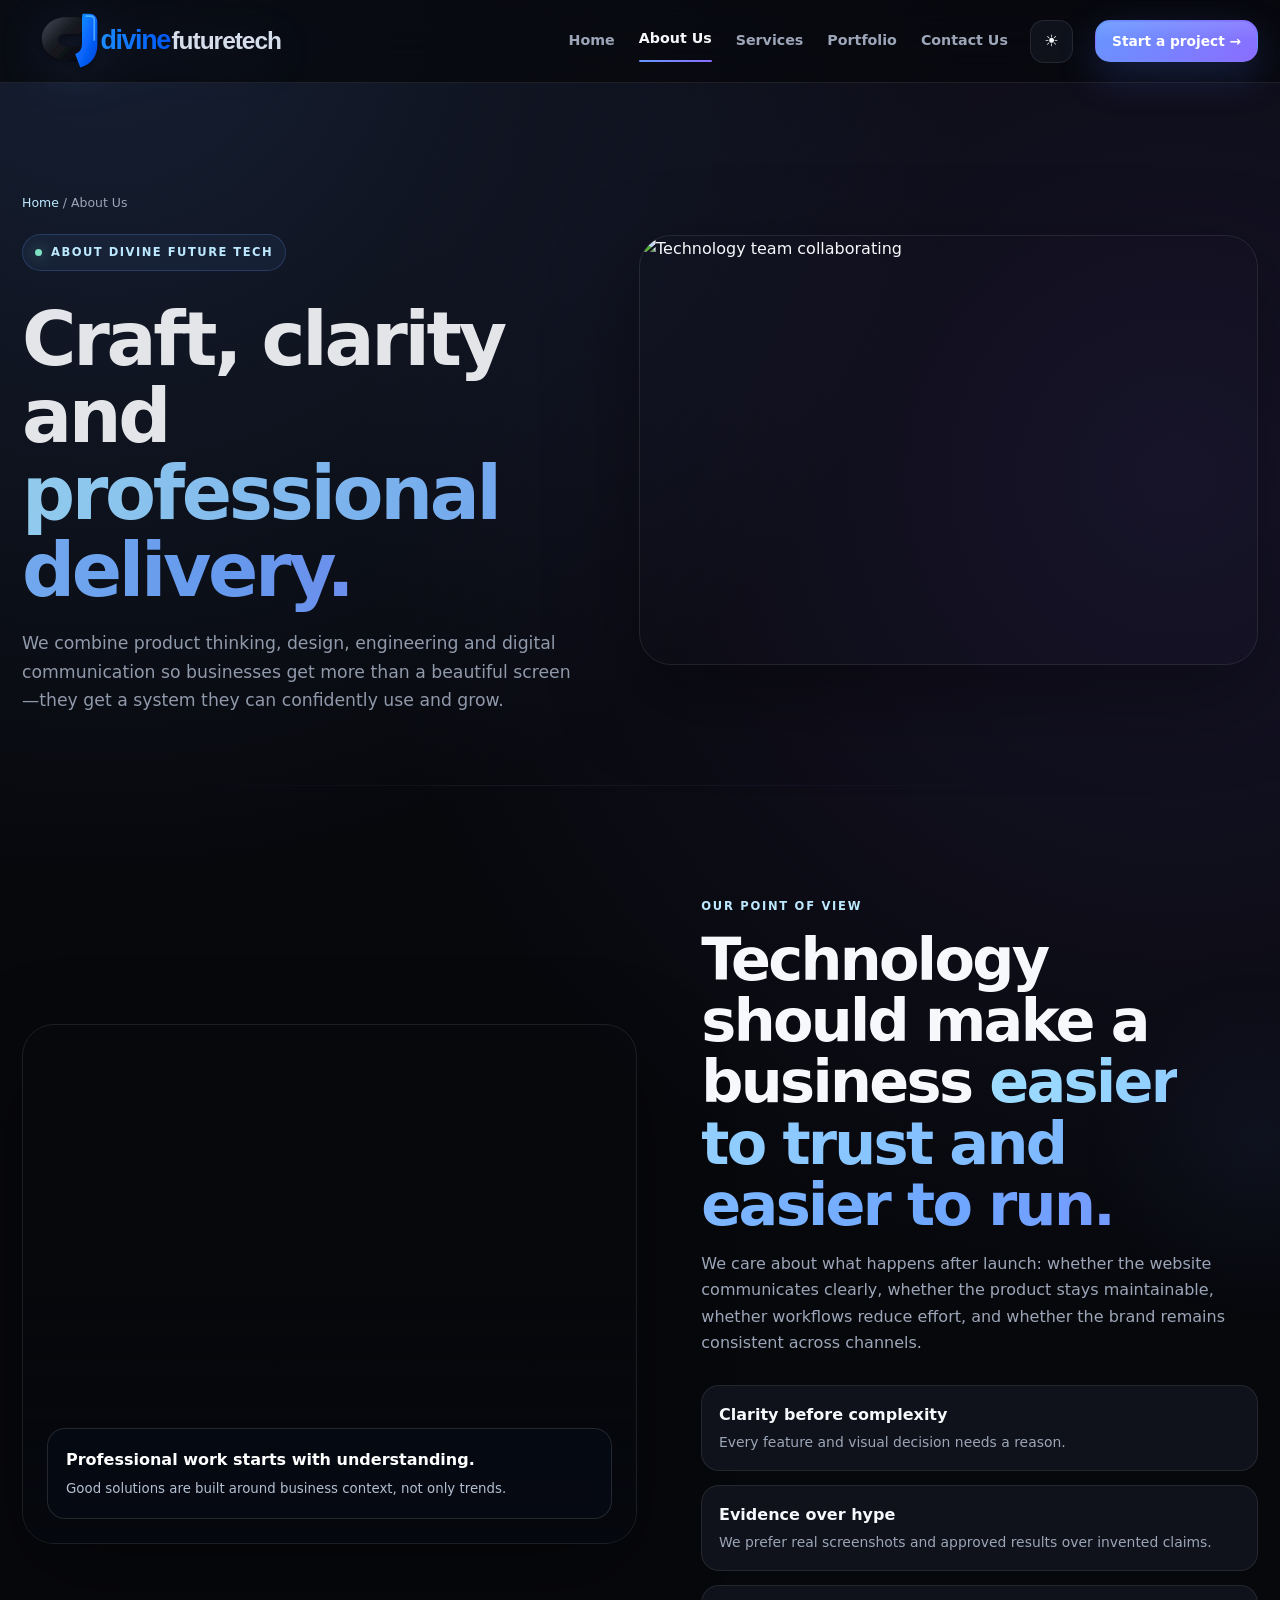
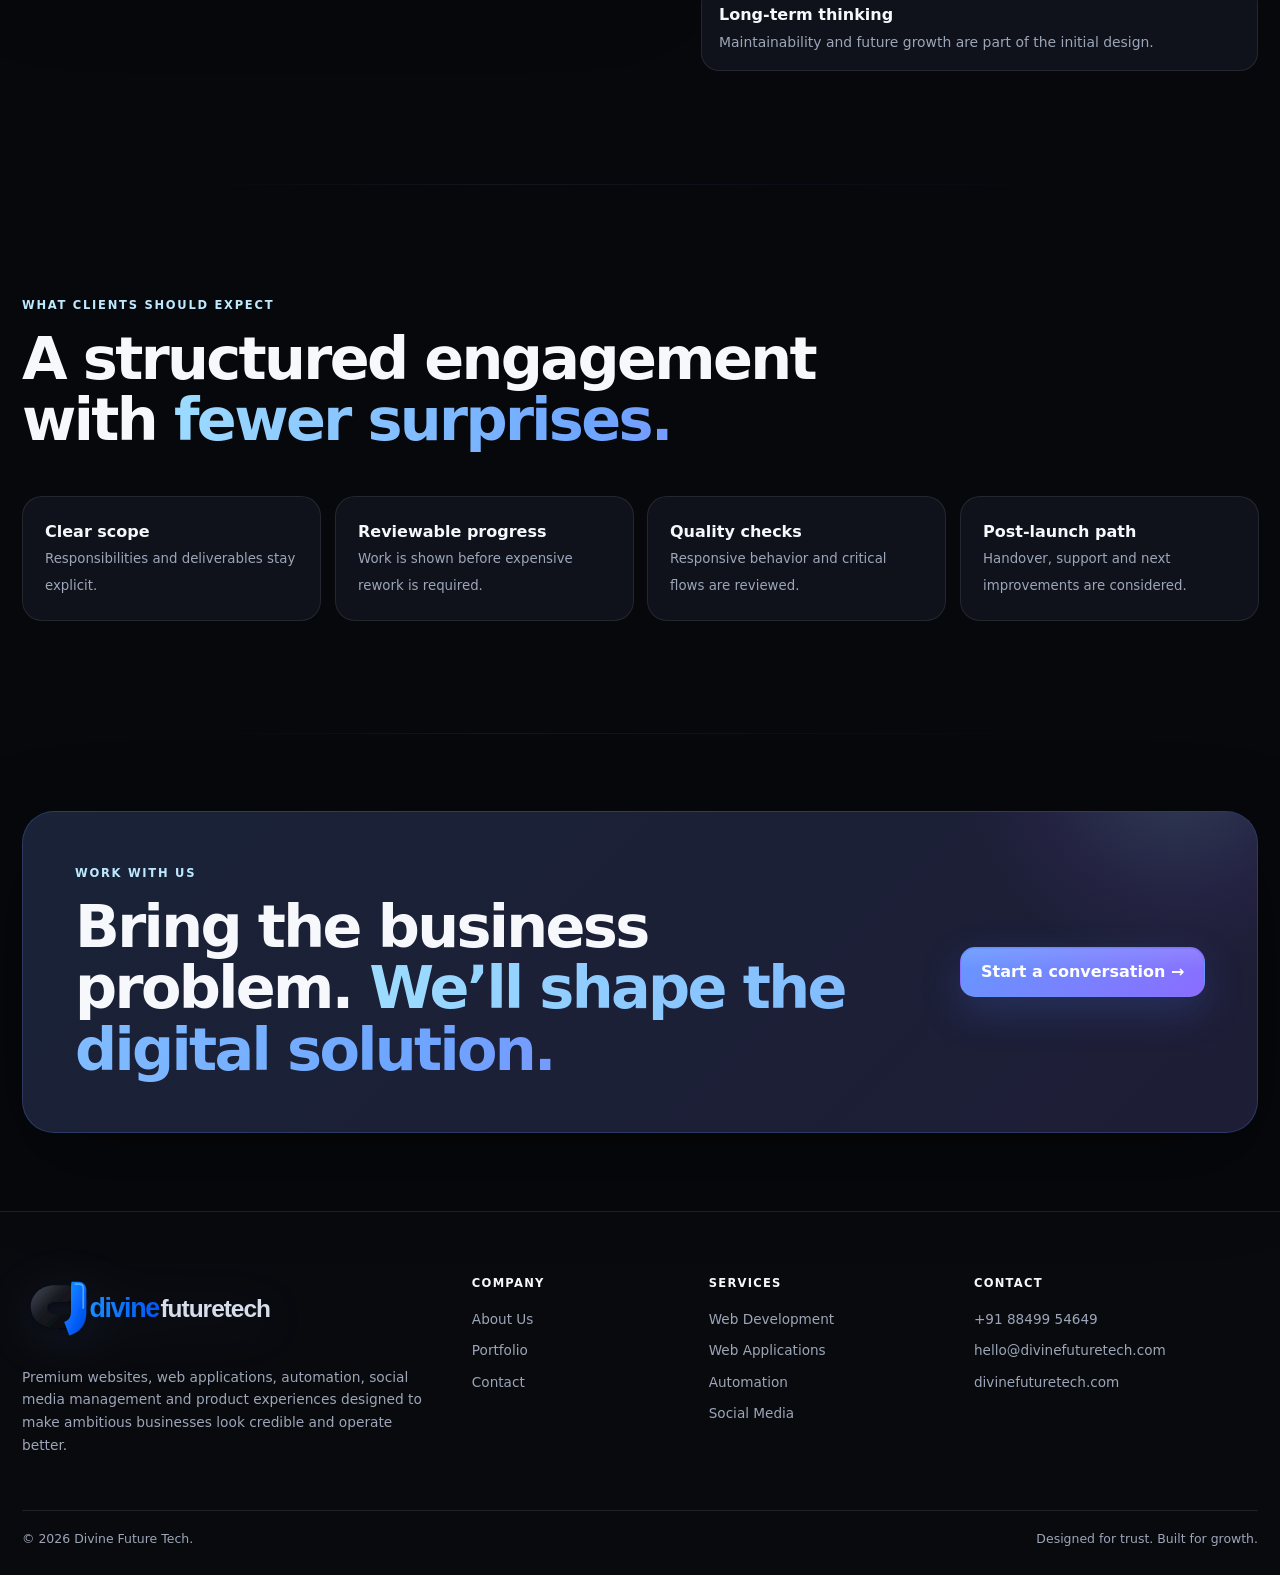
==== commit 27bf76a1: "Use transparent inline Divine Future Tech logo" ====
--- a/divine-future-tech-premium/about.html
+++ b/divine-future-tech-premium/about.html
@@ -1,5 +1,33 @@
-<!doctype html><html lang="en" data-theme="dark"><head><meta charset="utf-8"><meta name="viewport" content="width=device-width,initial-scale=1"><title>About Us | Divine Future Tech</title><meta name="description" content="How Divine Future Tech approaches design, engineering and digital growth."><meta name="theme-color" content="#07080c"><link rel="stylesheet" href="styles.css"></head><body><div class="progress"></div><div class="cursor-glow"></div><header class="header"><div class="container navrow"><a class="brand brand-image-link" href="index.html" aria-label="Divine Future Tech"><span class="brand-logo-new" aria-hidden="true"></span></a><nav class="nav"><a href="index.html" class="">Home</a><a href="about.html" class="active">About Us</a><a href="services.html" class="">Services</a><a href="portfolio.html" class="">Portfolio</a><a href="contact.html" class="">Contact Us</a></nav><button class="theme" data-theme-toggle aria-label="Toggle theme">☀</button><a class="btn small" href="contact.html">Start a project →</a><button class="menu" aria-label="Open menu">☰</button></div></header><main>
+<!doctype html><html lang="en" data-theme="dark"><head><meta charset="utf-8"><meta name="viewport" content="width=device-width,initial-scale=1"><title>About Us | Divine Future Tech</title><meta name="description" content="How Divine Future Tech approaches design, engineering and digital growth."><meta name="theme-color" content="#07080c"><link rel="stylesheet" href="styles.css"></head><body><div class="progress"></div><div class="cursor-glow"></div><header class="header"><div class="container navrow"><a class="brand brand-image-link" href="index.html" aria-label="Divine Future Tech"><svg class="brand-logo-svg" viewBox="0 0 720 204" xmlns="http://www.w3.org/2000/svg" role="img" aria-label="Divine Future Tech">
+<defs>
+ <linearGradient id="dftBlue" x1="0" y1="0" x2="1" y2="1"><stop stop-color="#16a0ff"/><stop offset=".48" stop-color="#0869ff"/><stop offset="1" stop-color="#0044d9"/></linearGradient>
+ <linearGradient id="dftBlack" x1="0" y1="0" x2="1" y2="1"><stop stop-color="#444b58"/><stop offset=".45" stop-color="#181b22"/><stop offset="1" stop-color="#05060a"/></linearGradient>
+ <linearGradient id="dftText" x1="0" x2="1"><stop stop-color="#1b8dff"/><stop offset="1" stop-color="#0056f4"/></linearGradient>
+ <filter id="dftShadow" x="-30%" y="-30%" width="160%" height="160%"><feDropShadow dx="0" dy="7" stdDeviation="7" flood-color="#000" flood-opacity=".32"/></filter>
+</defs>
+<g filter="url(#dftShadow)" transform="translate(7 8)">
+ <path d="M88 151c-38 0-69-28-69-63s30-63 69-63h37c10 0 17 8 17 18v13c0 10-7 18-17 18H91c-13 0-24 7-24 18s10 18 24 18h30c11 0 20 9 20 20v8c0 8-6 14-14 14H88z" fill="url(#dftBlack)"/>
+ <path d="M139 15h20c13 0 23 10 23 23v68c0 34-18 57-50 67l-15-40c13-5 20-14 20-30V35c0-11 1-16 2-20z" fill="url(#dftBlue)"/>
+ <path d="M150 22h11c7 0 12 5 12 12v58" fill="none" stroke="#65c3ff" stroke-width="5" stroke-linecap="round" opacity=".72"/>
+</g>
+<text x="198" y="127" font-family="Arial,Helvetica,sans-serif" font-size="79" font-weight="800" letter-spacing="-4" fill="url(#dftText)">divine</text>
+<text class="brand-future-text" x="407" y="127" font-family="Arial,Helvetica,sans-serif" font-size="72" font-weight="800" letter-spacing="-3" fill="#d6deec">futuretech</text>
+</svg></a><nav class="nav"><a href="index.html" class="">Home</a><a href="about.html" class="active">About Us</a><a href="services.html" class="">Services</a><a href="portfolio.html" class="">Portfolio</a><a href="contact.html" class="">Contact Us</a></nav><button class="theme" data-theme-toggle aria-label="Toggle theme">☀</button><a class="btn small" href="contact.html">Start a project →</a><button class="menu" aria-label="Open menu">☰</button></div></header><main>
 <section class="page-hero reveal visible"><div class="container page-hero-grid"><div><div class="breadcrumbs"><a href="index.html">Home</a> / About Us</div><span class="kicker">About Divine Future Tech</span><h1>Craft, clarity and <span class="gradient-text">professional delivery.</span></h1><p class="lead">We combine product thinking, design, engineering and digital communication so businesses get more than a beautiful screen—they get a system they can confidently use and grow.</p></div><div class="page-photo"><img src="https://images.pexels.com/photos/3184465/pexels-photo-3184465.jpeg?auto=compress&cs=tinysrgb&w=1600" data-fallback="https://images.pexels.com/photos/3184465/pexels-photo-3184465.jpeg?auto=compress&cs=tinysrgb&w=1600" alt="Technology team collaborating"></div></div></section>
 <section class="section reveal from-left"><div class="container editorial"><div class="editorial-image"><img src="https://images.pexels.com/photos/3184292/pexels-photo-3184292.jpeg?auto=compress&cs=tinysrgb&w=1600" data-fallback="https://images.pexels.com/photos/3184465/pexels-photo-3184465.jpeg?auto=compress&cs=tinysrgb&w=1600" data-parallax="20" alt="Professional team discussion"><div class="editorial-caption"><b>Professional work starts with understanding.</b><small>Good solutions are built around business context, not only trends.</small></div></div><div><div class="eyebrow">Our point of view</div><h2>Technology should make a business <span class="gradient-text">easier to trust and easier to run.</span></h2><p class="section-copy">We care about what happens after launch: whether the website communicates clearly, whether the product stays maintainable, whether workflows reduce effort, and whether the brand remains consistent across channels.</p><div class="feature-list"><div class="feature"><b>Clarity before complexity</b><span>Every feature and visual decision needs a reason.</span></div><div class="feature"><b>Evidence over hype</b><span>We prefer real screenshots and approved results over invented claims.</span></div><div class="feature"><b>Long-term thinking</b><span>Maintainability and future growth are part of the initial design.</span></div></div></div></div></section>
 <section class="section reveal zoom"><div class="container"><div class="section-head"><div><div class="eyebrow">What clients should expect</div><h2>A structured engagement with <span class="gradient-text">fewer surprises.</span></h2></div></div><div class="trust-grid"><div class="trust-card"><b>Clear scope</b><small>Responsibilities and deliverables stay explicit.</small></div><div class="trust-card"><b>Reviewable progress</b><small>Work is shown before expensive rework is required.</small></div><div class="trust-card"><b>Quality checks</b><small>Responsive behavior and critical flows are reviewed.</small></div><div class="trust-card"><b>Post-launch path</b><small>Handover, support and next improvements are considered.</small></div></div></div></section>
-<section class="cta reveal from-right"><div class="container"><div class="cta-box"><div><div class="eyebrow">Work with us</div><h2>Bring the business problem. <span class="gradient-text">We’ll shape the digital solution.</span></h2></div><a class="btn" href="contact.html">Start a conversation →</a></div></div></section></main><footer class="footer"><div class="container"><div class="footer-grid"><div><a class="brand brand-image-link" href="index.html" aria-label="Divine Future Tech"><span class="brand-logo-new" aria-hidden="true"></span></a><p class="footer-copy">Premium websites, web applications, automation, social media management and product experiences designed to make ambitious businesses look credible and operate better.</p></div><div><div class="footer-title">Company</div><div class="footer-links"><a href="about.html">About Us</a><a href="portfolio.html">Portfolio</a><a href="contact.html">Contact</a></div></div><div><div class="footer-title">Services</div><div class="footer-links"><a href="web-development.html">Web Development</a><a href="web-applications.html">Web Applications</a><a href="ai-automation.html">Automation</a><a href="social-media-management.html">Social Media</a></div></div><div><div class="footer-title">Contact</div><div class="footer-links"><a href="tel:+918849954649">+91 88499 54649</a><a href="mailto:hello@divinefuturetech.com">hello@divinefuturetech.com</a><span>divinefuturetech.com</span></div></div></div><div class="footer-bottom"><span>© <span data-year></span> Divine Future Tech.</span><span>Designed for trust. Built for growth.</span></div></div></footer><script src="app.js"></script></body></html>+<section class="cta reveal from-right"><div class="container"><div class="cta-box"><div><div class="eyebrow">Work with us</div><h2>Bring the business problem. <span class="gradient-text">We’ll shape the digital solution.</span></h2></div><a class="btn" href="contact.html">Start a conversation →</a></div></div></section></main><footer class="footer"><div class="container"><div class="footer-grid"><div><a class="brand brand-image-link" href="index.html" aria-label="Divine Future Tech"><svg class="brand-logo-svg" viewBox="0 0 720 204" xmlns="http://www.w3.org/2000/svg" role="img" aria-label="Divine Future Tech">
+<defs>
+ <linearGradient id="dftBlue" x1="0" y1="0" x2="1" y2="1"><stop stop-color="#16a0ff"/><stop offset=".48" stop-color="#0869ff"/><stop offset="1" stop-color="#0044d9"/></linearGradient>
+ <linearGradient id="dftBlack" x1="0" y1="0" x2="1" y2="1"><stop stop-color="#444b58"/><stop offset=".45" stop-color="#181b22"/><stop offset="1" stop-color="#05060a"/></linearGradient>
+ <linearGradient id="dftText" x1="0" x2="1"><stop stop-color="#1b8dff"/><stop offset="1" stop-color="#0056f4"/></linearGradient>
+ <filter id="dftShadow" x="-30%" y="-30%" width="160%" height="160%"><feDropShadow dx="0" dy="7" stdDeviation="7" flood-color="#000" flood-opacity=".32"/></filter>
+</defs>
+<g filter="url(#dftShadow)" transform="translate(7 8)">
+ <path d="M88 151c-38 0-69-28-69-63s30-63 69-63h37c10 0 17 8 17 18v13c0 10-7 18-17 18H91c-13 0-24 7-24 18s10 18 24 18h30c11 0 20 9 20 20v8c0 8-6 14-14 14H88z" fill="url(#dftBlack)"/>
+ <path d="M139 15h20c13 0 23 10 23 23v68c0 34-18 57-50 67l-15-40c13-5 20-14 20-30V35c0-11 1-16 2-20z" fill="url(#dftBlue)"/>
+ <path d="M150 22h11c7 0 12 5 12 12v58" fill="none" stroke="#65c3ff" stroke-width="5" stroke-linecap="round" opacity=".72"/>
+</g>
+<text x="198" y="127" font-family="Arial,Helvetica,sans-serif" font-size="79" font-weight="800" letter-spacing="-4" fill="url(#dftText)">divine</text>
+<text class="brand-future-text" x="407" y="127" font-family="Arial,Helvetica,sans-serif" font-size="72" font-weight="800" letter-spacing="-3" fill="#d6deec">futuretech</text>
+</svg></a><p class="footer-copy">Premium websites, web applications, automation, social media management and product experiences designed to make ambitious businesses look credible and operate better.</p></div><div><div class="footer-title">Company</div><div class="footer-links"><a href="about.html">About Us</a><a href="portfolio.html">Portfolio</a><a href="contact.html">Contact</a></div></div><div><div class="footer-title">Services</div><div class="footer-links"><a href="web-development.html">Web Development</a><a href="web-applications.html">Web Applications</a><a href="ai-automation.html">Automation</a><a href="social-media-management.html">Social Media</a></div></div><div><div class="footer-title">Contact</div><div class="footer-links"><a href="tel:+918849954649">+91 88499 54649</a><a href="mailto:hello@divinefuturetech.com">hello@divinefuturetech.com</a><span>divinefuturetech.com</span></div></div></div><div class="footer-bottom"><span>© <span data-year></span> Divine Future Tech.</span><span>Designed for trust. Built for growth.</span></div></div></footer><script src="app.js"></script></body></html>
--- a/divine-future-tech-premium/styles.css
+++ b/divine-future-tech-premium/styles.css
@@ -2609,3 +2609,49 @@
 .service-collapsible:not(.open) .service-tech-stack{
   display:grid!important;
 }
+
+/* ===== Uploaded Divine Future Tech logo ===== */
+.brand-image-link{
+  display:inline-flex!important;
+  align-items:center;
+  flex:0 0 auto;
+  color:inherit;
+  background:transparent!important;
+  box-shadow:none!important;
+}
+.brand-logo-new{
+  display:block;
+  width:246px;
+  height:68px;
+  border-radius:0;
+  background-color:transparent!important;
+  background-image:url("logo-transparent-dark.webp");
+  background-repeat:no-repeat;
+  background-position:center;
+  background-size:contain;
+  box-shadow:none;
+  filter:drop-shadow(0 7px 16px rgba(0,0,0,.22)) drop-shadow(0 0 10px rgba(44,114,255,.08));
+  transition:transform .32s ease,filter .32s ease;
+}
+.header .brand-image-link:hover .brand-logo-new{
+  transform:translateY(-2px) scale(1.018);
+  filter:drop-shadow(0 10px 22px rgba(0,0,0,.28)) drop-shadow(0 0 16px rgba(51,123,255,.16));
+}
+.footer .brand-logo-new{
+  width:270px;
+  height:90px;
+  margin-bottom:8px;
+}
+html[data-theme="light"] .brand-logo-new{
+  background-image:url("logo-transparent-light.webp");
+  filter:drop-shadow(0 5px 12px rgba(15,22,36,.14));
+}
+@media(max-width:1040px){.brand-logo-new{width:212px;height:60px}}
+@media(max-width:760px){
+  .brand-logo-new{width:175px;height:52px}
+  .footer .brand-logo-new{width:220px;height:74px}
+}
+@media(max-width:430px){
+  .brand-logo-new{width:150px;height:46px}
+  .footer .brand-logo-new{width:205px;height:68px}
+}
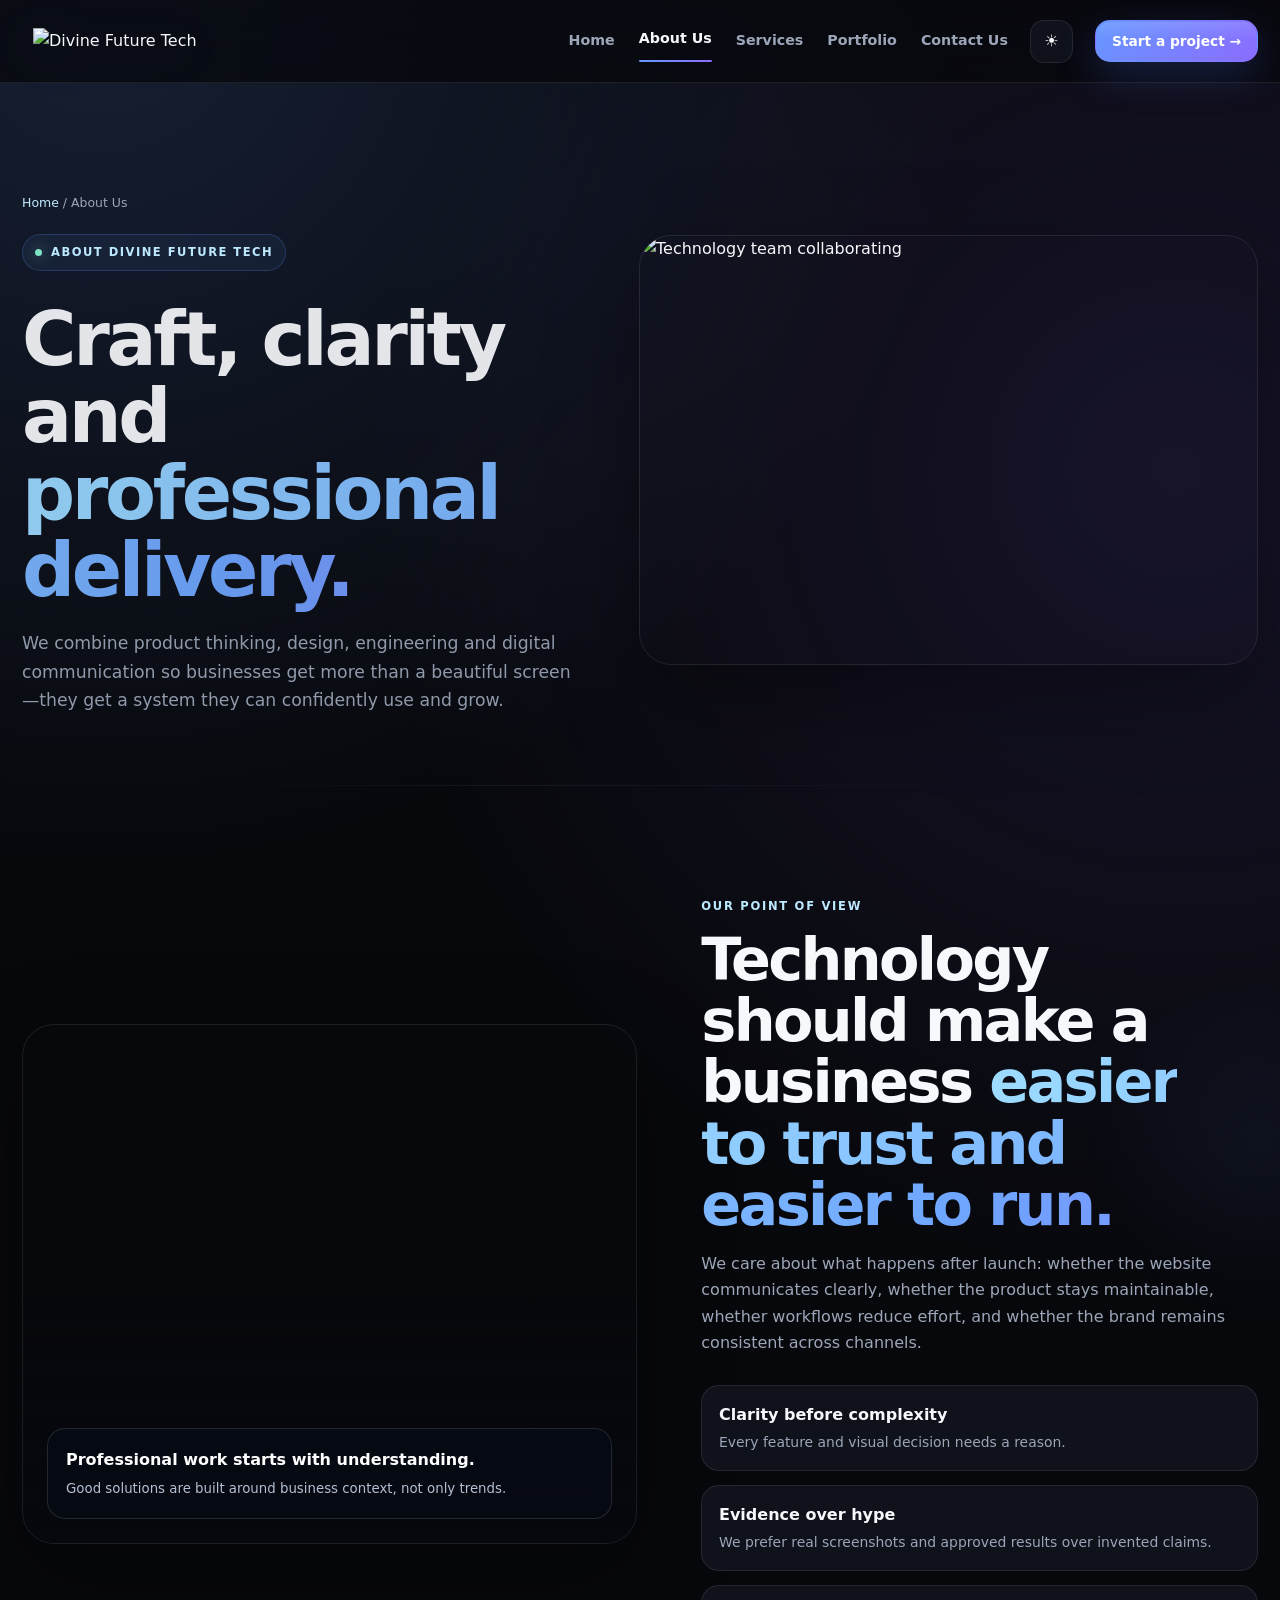
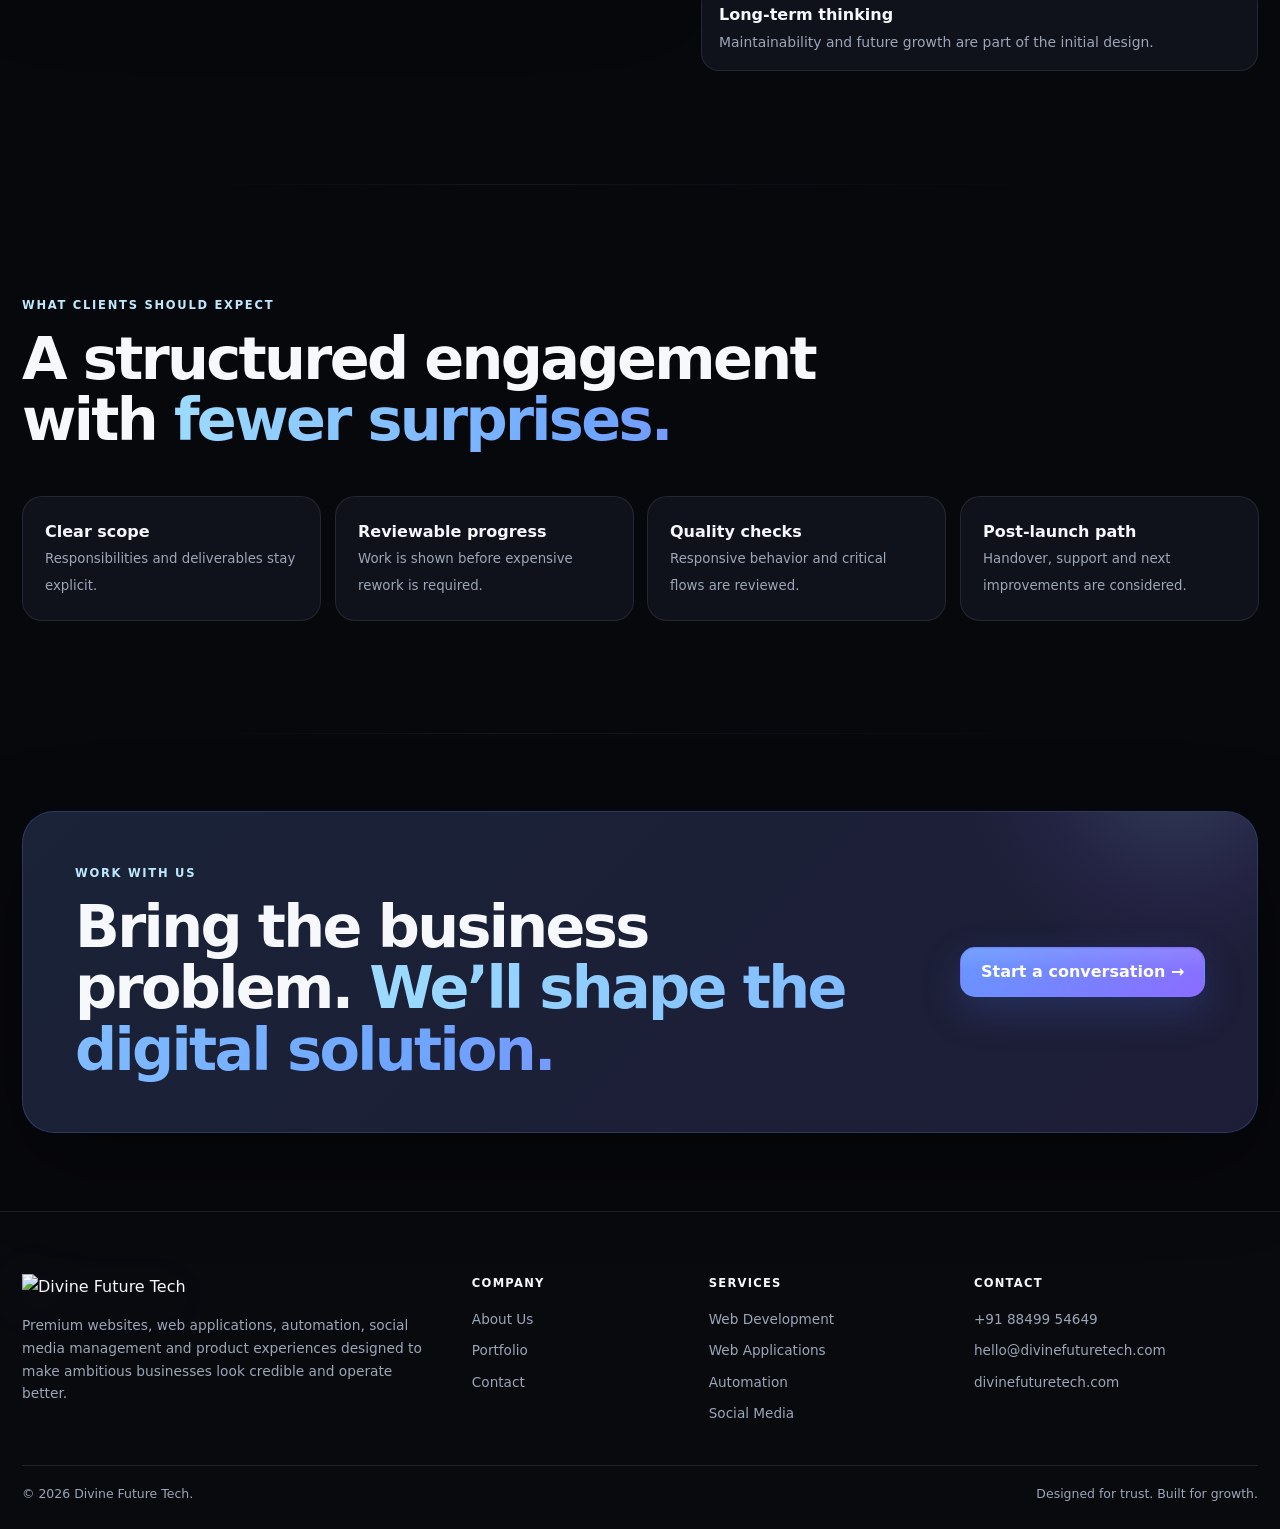
==== commit 664de53a: "Use exact uploaded Divine Future Tech logo in header and footer" ====
--- a/divine-future-tech-premium/about.html
+++ b/divine-future-tech-premium/about.html
@@ -1,33 +1,5 @@
-<!doctype html><html lang="en" data-theme="dark"><head><meta charset="utf-8"><meta name="viewport" content="width=device-width,initial-scale=1"><title>About Us | Divine Future Tech</title><meta name="description" content="How Divine Future Tech approaches design, engineering and digital growth."><meta name="theme-color" content="#07080c"><link rel="stylesheet" href="styles.css"></head><body><div class="progress"></div><div class="cursor-glow"></div><header class="header"><div class="container navrow"><a class="brand brand-image-link" href="index.html" aria-label="Divine Future Tech"><svg class="brand-logo-svg" viewBox="0 0 720 204" xmlns="http://www.w3.org/2000/svg" role="img" aria-label="Divine Future Tech">
-<defs>
- <linearGradient id="dftBlue" x1="0" y1="0" x2="1" y2="1"><stop stop-color="#16a0ff"/><stop offset=".48" stop-color="#0869ff"/><stop offset="1" stop-color="#0044d9"/></linearGradient>
- <linearGradient id="dftBlack" x1="0" y1="0" x2="1" y2="1"><stop stop-color="#444b58"/><stop offset=".45" stop-color="#181b22"/><stop offset="1" stop-color="#05060a"/></linearGradient>
- <linearGradient id="dftText" x1="0" x2="1"><stop stop-color="#1b8dff"/><stop offset="1" stop-color="#0056f4"/></linearGradient>
- <filter id="dftShadow" x="-30%" y="-30%" width="160%" height="160%"><feDropShadow dx="0" dy="7" stdDeviation="7" flood-color="#000" flood-opacity=".32"/></filter>
-</defs>
-<g filter="url(#dftShadow)" transform="translate(7 8)">
- <path d="M88 151c-38 0-69-28-69-63s30-63 69-63h37c10 0 17 8 17 18v13c0 10-7 18-17 18H91c-13 0-24 7-24 18s10 18 24 18h30c11 0 20 9 20 20v8c0 8-6 14-14 14H88z" fill="url(#dftBlack)"/>
- <path d="M139 15h20c13 0 23 10 23 23v68c0 34-18 57-50 67l-15-40c13-5 20-14 20-30V35c0-11 1-16 2-20z" fill="url(#dftBlue)"/>
- <path d="M150 22h11c7 0 12 5 12 12v58" fill="none" stroke="#65c3ff" stroke-width="5" stroke-linecap="round" opacity=".72"/>
-</g>
-<text x="198" y="127" font-family="Arial,Helvetica,sans-serif" font-size="79" font-weight="800" letter-spacing="-4" fill="url(#dftText)">divine</text>
-<text class="brand-future-text" x="407" y="127" font-family="Arial,Helvetica,sans-serif" font-size="72" font-weight="800" letter-spacing="-3" fill="#d6deec">futuretech</text>
-</svg></a><nav class="nav"><a href="index.html" class="">Home</a><a href="about.html" class="active">About Us</a><a href="services.html" class="">Services</a><a href="portfolio.html" class="">Portfolio</a><a href="contact.html" class="">Contact Us</a></nav><button class="theme" data-theme-toggle aria-label="Toggle theme">☀</button><a class="btn small" href="contact.html">Start a project →</a><button class="menu" aria-label="Open menu">☰</button></div></header><main>
+<!doctype html><html lang="en" data-theme="dark"><head><meta charset="utf-8"><meta name="viewport" content="width=device-width,initial-scale=1"><title>About Us | Divine Future Tech</title><meta name="description" content="How Divine Future Tech approaches design, engineering and digital growth."><meta name="theme-color" content="#07080c"><link rel="stylesheet" href="styles.css"></head><body><div class="progress"></div><div class="cursor-glow"></div><header class="header"><div class="container navrow"><a class="brand brand-image-link" href="index.html" aria-label="Divine Future Tech"><span class="brand-logo-shell"><img class="brand-logo-exact" src="divinefuturetech-3d-logo.png" alt="Divine Future Tech"></span></a><nav class="nav"><a href="index.html" class="">Home</a><a href="about.html" class="active">About Us</a><a href="services.html" class="">Services</a><a href="portfolio.html" class="">Portfolio</a><a href="contact.html" class="">Contact Us</a></nav><button class="theme" data-theme-toggle aria-label="Toggle theme">☀</button><a class="btn small" href="contact.html">Start a project →</a><button class="menu" aria-label="Open menu">☰</button></div></header><main>
 <section class="page-hero reveal visible"><div class="container page-hero-grid"><div><div class="breadcrumbs"><a href="index.html">Home</a> / About Us</div><span class="kicker">About Divine Future Tech</span><h1>Craft, clarity and <span class="gradient-text">professional delivery.</span></h1><p class="lead">We combine product thinking, design, engineering and digital communication so businesses get more than a beautiful screen—they get a system they can confidently use and grow.</p></div><div class="page-photo"><img src="https://images.pexels.com/photos/3184465/pexels-photo-3184465.jpeg?auto=compress&cs=tinysrgb&w=1600" data-fallback="https://images.pexels.com/photos/3184465/pexels-photo-3184465.jpeg?auto=compress&cs=tinysrgb&w=1600" alt="Technology team collaborating"></div></div></section>
 <section class="section reveal from-left"><div class="container editorial"><div class="editorial-image"><img src="https://images.pexels.com/photos/3184292/pexels-photo-3184292.jpeg?auto=compress&cs=tinysrgb&w=1600" data-fallback="https://images.pexels.com/photos/3184465/pexels-photo-3184465.jpeg?auto=compress&cs=tinysrgb&w=1600" data-parallax="20" alt="Professional team discussion"><div class="editorial-caption"><b>Professional work starts with understanding.</b><small>Good solutions are built around business context, not only trends.</small></div></div><div><div class="eyebrow">Our point of view</div><h2>Technology should make a business <span class="gradient-text">easier to trust and easier to run.</span></h2><p class="section-copy">We care about what happens after launch: whether the website communicates clearly, whether the product stays maintainable, whether workflows reduce effort, and whether the brand remains consistent across channels.</p><div class="feature-list"><div class="feature"><b>Clarity before complexity</b><span>Every feature and visual decision needs a reason.</span></div><div class="feature"><b>Evidence over hype</b><span>We prefer real screenshots and approved results over invented claims.</span></div><div class="feature"><b>Long-term thinking</b><span>Maintainability and future growth are part of the initial design.</span></div></div></div></div></section>
 <section class="section reveal zoom"><div class="container"><div class="section-head"><div><div class="eyebrow">What clients should expect</div><h2>A structured engagement with <span class="gradient-text">fewer surprises.</span></h2></div></div><div class="trust-grid"><div class="trust-card"><b>Clear scope</b><small>Responsibilities and deliverables stay explicit.</small></div><div class="trust-card"><b>Reviewable progress</b><small>Work is shown before expensive rework is required.</small></div><div class="trust-card"><b>Quality checks</b><small>Responsive behavior and critical flows are reviewed.</small></div><div class="trust-card"><b>Post-launch path</b><small>Handover, support and next improvements are considered.</small></div></div></div></section>
-<section class="cta reveal from-right"><div class="container"><div class="cta-box"><div><div class="eyebrow">Work with us</div><h2>Bring the business problem. <span class="gradient-text">We’ll shape the digital solution.</span></h2></div><a class="btn" href="contact.html">Start a conversation →</a></div></div></section></main><footer class="footer"><div class="container"><div class="footer-grid"><div><a class="brand brand-image-link" href="index.html" aria-label="Divine Future Tech"><svg class="brand-logo-svg" viewBox="0 0 720 204" xmlns="http://www.w3.org/2000/svg" role="img" aria-label="Divine Future Tech">
-<defs>
- <linearGradient id="dftBlue" x1="0" y1="0" x2="1" y2="1"><stop stop-color="#16a0ff"/><stop offset=".48" stop-color="#0869ff"/><stop offset="1" stop-color="#0044d9"/></linearGradient>
- <linearGradient id="dftBlack" x1="0" y1="0" x2="1" y2="1"><stop stop-color="#444b58"/><stop offset=".45" stop-color="#181b22"/><stop offset="1" stop-color="#05060a"/></linearGradient>
- <linearGradient id="dftText" x1="0" x2="1"><stop stop-color="#1b8dff"/><stop offset="1" stop-color="#0056f4"/></linearGradient>
- <filter id="dftShadow" x="-30%" y="-30%" width="160%" height="160%"><feDropShadow dx="0" dy="7" stdDeviation="7" flood-color="#000" flood-opacity=".32"/></filter>
-</defs>
-<g filter="url(#dftShadow)" transform="translate(7 8)">
- <path d="M88 151c-38 0-69-28-69-63s30-63 69-63h37c10 0 17 8 17 18v13c0 10-7 18-17 18H91c-13 0-24 7-24 18s10 18 24 18h30c11 0 20 9 20 20v8c0 8-6 14-14 14H88z" fill="url(#dftBlack)"/>
- <path d="M139 15h20c13 0 23 10 23 23v68c0 34-18 57-50 67l-15-40c13-5 20-14 20-30V35c0-11 1-16 2-20z" fill="url(#dftBlue)"/>
- <path d="M150 22h11c7 0 12 5 12 12v58" fill="none" stroke="#65c3ff" stroke-width="5" stroke-linecap="round" opacity=".72"/>
-</g>
-<text x="198" y="127" font-family="Arial,Helvetica,sans-serif" font-size="79" font-weight="800" letter-spacing="-4" fill="url(#dftText)">divine</text>
-<text class="brand-future-text" x="407" y="127" font-family="Arial,Helvetica,sans-serif" font-size="72" font-weight="800" letter-spacing="-3" fill="#d6deec">futuretech</text>
-</svg></a><p class="footer-copy">Premium websites, web applications, automation, social media management and product experiences designed to make ambitious businesses look credible and operate better.</p></div><div><div class="footer-title">Company</div><div class="footer-links"><a href="about.html">About Us</a><a href="portfolio.html">Portfolio</a><a href="contact.html">Contact</a></div></div><div><div class="footer-title">Services</div><div class="footer-links"><a href="web-development.html">Web Development</a><a href="web-applications.html">Web Applications</a><a href="ai-automation.html">Automation</a><a href="social-media-management.html">Social Media</a></div></div><div><div class="footer-title">Contact</div><div class="footer-links"><a href="tel:+918849954649">+91 88499 54649</a><a href="mailto:hello@divinefuturetech.com">hello@divinefuturetech.com</a><span>divinefuturetech.com</span></div></div></div><div class="footer-bottom"><span>© <span data-year></span> Divine Future Tech.</span><span>Designed for trust. Built for growth.</span></div></div></footer><script src="app.js"></script></body></html>+<section class="cta reveal from-right"><div class="container"><div class="cta-box"><div><div class="eyebrow">Work with us</div><h2>Bring the business problem. <span class="gradient-text">We’ll shape the digital solution.</span></h2></div><a class="btn" href="contact.html">Start a conversation →</a></div></div></section></main><footer class="footer"><div class="container"><div class="footer-grid"><div><a class="brand brand-image-link" href="index.html" aria-label="Divine Future Tech"><span class="brand-logo-shell"><img class="brand-logo-exact" src="divinefuturetech-3d-logo.png" alt="Divine Future Tech"></span></a><p class="footer-copy">Premium websites, web applications, automation, social media management and product experiences designed to make ambitious businesses look credible and operate better.</p></div><div><div class="footer-title">Company</div><div class="footer-links"><a href="about.html">About Us</a><a href="portfolio.html">Portfolio</a><a href="contact.html">Contact</a></div></div><div><div class="footer-title">Services</div><div class="footer-links"><a href="web-development.html">Web Development</a><a href="web-applications.html">Web Applications</a><a href="ai-automation.html">Automation</a><a href="social-media-management.html">Social Media</a></div></div><div><div class="footer-title">Contact</div><div class="footer-links"><a href="tel:+918849954649">+91 88499 54649</a><a href="mailto:hello@divinefuturetech.com">hello@divinefuturetech.com</a><span>divinefuturetech.com</span></div></div></div><div class="footer-bottom"><span>© <span data-year></span> Divine Future Tech.</span><span>Designed for trust. Built for growth.</span></div></div></footer><script src="app.js"></script></body></html>
--- a/divine-future-tech-premium/styles.css
+++ b/divine-future-tech-premium/styles.css
@@ -2610,48 +2610,364 @@
   display:grid!important;
 }
 
-/* ===== Uploaded Divine Future Tech logo ===== */
-.brand-image-link{
-  display:inline-flex!important;
-  align-items:center;
-  flex:0 0 auto;
-  color:inherit;
-  background:transparent!important;
-  box-shadow:none!important;
-}
-.brand-logo-new{
-  display:block;
-  width:246px;
-  height:68px;
-  border-radius:0;
-  background-color:transparent!important;
-  background-image:url("logo-transparent-dark.webp");
-  background-repeat:no-repeat;
-  background-position:center;
-  background-size:contain;
-  box-shadow:none;
-  filter:drop-shadow(0 7px 16px rgba(0,0,0,.22)) drop-shadow(0 0 10px rgba(44,114,255,.08));
-  transition:transform .32s ease,filter .32s ease;
-}
-.header .brand-image-link:hover .brand-logo-new{
-  transform:translateY(-2px) scale(1.018);
-  filter:drop-shadow(0 10px 22px rgba(0,0,0,.28)) drop-shadow(0 0 16px rgba(51,123,255,.16));
-}
-.footer .brand-logo-new{
-  width:270px;
-  height:90px;
-  margin-bottom:8px;
-}
-html[data-theme="light"] .brand-logo-new{
-  background-image:url("logo-transparent-light.webp");
-  filter:drop-shadow(0 5px 12px rgba(15,22,36,.14));
-}
-@media(max-width:1040px){.brand-logo-new{width:212px;height:60px}}
+/* ===== Transparent Divine Future Tech logo ===== */
+.brand-image-link{display:inline-flex!important;align-items:center;flex:0 0 auto;background:transparent!important;box-shadow:none!important}
+.brand-logo-svg{display:block;width:246px;height:auto;overflow:visible;filter:drop-shadow(0 7px 16px rgba(0,0,0,.20));transition:transform .32s ease,filter .32s ease}
+.header .brand-image-link:hover .brand-logo-svg{transform:translateY(-2px) scale(1.018);filter:drop-shadow(0 10px 22px rgba(0,0,0,.26)) drop-shadow(0 0 14px rgba(38,117,255,.14))}
+.footer .brand-logo-svg{width:270px;margin-bottom:8px}
+html[data-theme="light"] .brand-logo-svg .brand-future-text{fill:#1c2433}
+html[data-theme="dark"] .brand-logo-svg .brand-future-text{fill:#d6deec}
+@media(max-width:1040px){.brand-logo-svg{width:212px}}
+@media(max-width:760px){.brand-logo-svg{width:175px}.footer .brand-logo-svg{width:220px}}
+@media(max-width:430px){.brand-logo-svg{width:150px}.footer .brand-logo-svg{width:205px}}
+
+
+/* ===== Final complete mobile / tablet responsive pass ===== */
+html,body{max-width:100%;overflow-x:hidden}
+img,svg,video,canvas{max-width:100%}
+.hero-copy,.hero-media,.hero-stage-premium,.page-hero-grid>*,.service-hero-grid>*,.editorial>*,
+.contact-grid>*,.footer-grid>*,.service-editorial-row>*,.cta-box>*,.bento-card,.work-card{min-width:0}
+p,h1,h2,h3,h4,.section-copy,.lead,.footer-copy{overflow-wrap:anywhere}
+input,select,textarea,button{max-width:100%}
+button,.btn,.theme,.menu{touch-action:manipulation}
+body.nav-open{overflow:hidden}
+
+/* Tablet / compact desktop */
+@media(max-width:1040px){
+  .container{width:min(100% - 32px,var(--max))}
+  .header{z-index:200}
+  .navrow{height:76px;gap:10px}
+  .brand{min-width:0!important;padding:0!important;margin-right:auto}
+  .brand-logo-svg{width:min(210px,31vw)!important}
+  .theme,.menu{flex:0 0 auto}
+  .menu{display:grid}
+  .navrow>.btn{display:none}
+
+  .nav{
+    position:fixed!important;
+    top:88px!important;
+    left:16px!important;
+    right:16px!important;
+    width:auto!important;
+    margin:0!important;
+    padding:14px!important;
+    display:flex!important;
+    flex-direction:column;
+    align-items:stretch!important;
+    gap:4px!important;
+    border:1px solid var(--line-strong)!important;
+    border-radius:22px!important;
+    background:color-mix(in srgb,var(--bg-soft) 96%,transparent)!important;
+    backdrop-filter:blur(24px) saturate(145%);
+    box-shadow:0 28px 80px rgba(0,0,0,.34);
+    max-height:calc(100dvh - 106px);
+    overflow:auto;
+    opacity:0;
+    visibility:hidden;
+    transform:translateY(-10px) scale(.985);
+    pointer-events:none;
+    transition:opacity .25s ease,transform .25s ease,visibility .25s ease;
+  }
+  .nav.open{
+    opacity:1;
+    visibility:visible;
+    transform:none;
+    pointer-events:auto;
+  }
+  .nav a{
+    width:100%;
+    min-height:48px;
+    padding:12px 14px;
+    display:flex;
+    align-items:center;
+    border-radius:14px;
+    font-size:.95rem!important;
+    color:var(--text);
+  }
+  .nav a:hover,.nav a.active{
+    transform:none;
+    background:var(--surface);
+  }
+  .nav a::before,.nav a.active::after{display:none!important}
+
+  .hero-grid-premium{grid-template-columns:1fr!important;gap:34px}
+  .hero-copy{max-width:880px}
+  .hero-stage-premium{width:min(100%,760px);margin-inline:auto}
+  .page-hero-grid,.service-hero-grid,.editorial,.contact-grid{grid-template-columns:1fr!important}
+  .footer-grid{grid-template-columns:1fr 1fr!important}
+  .process{grid-template-columns:repeat(2,minmax(0,1fr))}
+  .trust-grid{grid-template-columns:repeat(2,minmax(0,1fr))}
+  .deliverables-grid{grid-template-columns:repeat(2,minmax(0,1fr))}
+  .service-nav-grid{grid-template-columns:repeat(2,minmax(0,1fr))}
+  .service-scope-grid{grid-template-columns:1fr!important}
+}
+
+/* Main mobile breakpoint */
 @media(max-width:760px){
-  .brand-logo-new{width:175px;height:52px}
-  .footer .brand-logo-new{width:220px;height:74px}
-}
+  :root{--radius:22px}
+  .container{width:calc(100% - 28px)}
+  .header{backdrop-filter:blur(18px) saturate(125%)}
+  .navrow{height:68px;gap:7px}
+  .brand-logo-svg{width:min(168px,48vw)!important}
+  .theme,.menu{width:40px;height:40px;border-radius:12px}
+  .nav{top:76px!important;left:10px!important;right:10px!important;max-height:calc(100dvh - 88px);border-radius:18px!important}
+  .nav a{font-size:.92rem!important}
+
+  h1{font-size:clamp(2.45rem,11.8vw,3.8rem)!important;line-height:.96!important;letter-spacing:-.055em}
+  h2{font-size:clamp(2rem,9.5vw,3rem)!important;line-height:1!important}
+  h3{font-size:1.16rem}
+  .lead{font-size:.96rem!important;line-height:1.65;margin-top:18px}
+  .kicker{font-size:.59rem;letter-spacing:.085em;padding:7px 9px}
+  .eyebrow{font-size:.62rem;letter-spacing:.11em}
+
+  .hero-premium{min-height:auto!important;padding:40px 0 34px!important;overflow:hidden}
+  .hero-topline{margin-bottom:16px;gap:9px}
+  .hero-status{font-size:.63rem}
+  .hero-premium h1{max-width:100%;font-size:clamp(2.75rem,13vw,4.15rem)!important}
+  .hero-outline{-webkit-text-stroke:.9px color-mix(in srgb,var(--text) 68%,transparent)}
+  .hero-premium .lead{margin-top:20px}
+  .hero-actions{margin-top:22px!important;display:grid!important;grid-template-columns:1fr;gap:10px}
+  .hero-actions .btn{width:100%;min-height:50px}
+  .hero-capabilities{
+    margin-top:23px;
+    padding-top:16px;
+    grid-template-columns:1fr 1fr!important;
+    gap:9px 12px;
+  }
+  .hero-capabilities span{font-size:.66rem;white-space:normal}
+
+  .hero-stage-premium{min-height:430px!important;width:100%;margin-top:2px}
+  .hero-stage-premium::before{width:100%;height:88%;left:0;top:5%}
+  .hero-browser{
+    inset:24px 0 44px 0!important;
+    border-radius:21px!important;
+    transform:none!important;
+  }
+  .browser-bar{height:40px!important;grid-template-columns:48px 1fr 40px!important;padding:0 8px!important;gap:6px}
+  .browser-dots{gap:4px}.browser-dots i{width:6px;height:6px}
+  .browser-address{padding:6px 8px;font-size:.48rem!important;border-radius:8px}
+  .browser-live{font-size:.48rem}.browser-live i{width:5px;height:5px}
+  .hero-browser-media{inset:40px 0 0!important}
+  .hero-product-card{left:12px!important;right:12px!important;bottom:12px!important;padding:12px 13px!important;border-radius:14px}
+  .hero-product-card small{font-size:.52rem}.hero-product-card strong{font-size:.78rem!important}
+  .hero-product-line{margin-top:9px}
+  .hero-float-card{padding:8px 9px!important;min-width:0!important;border-radius:13px}
+  .hero-float-card .float-icon{width:29px;height:29px;flex-basis:29px;border-radius:9px}
+  .hero-float-card b{font-size:.64rem}.hero-float-card small{display:none!important}
+  .float-web{right:-2px!important;top:55px!important}
+  .float-social{left:-2px!important;top:196px!important}
+  .float-auto{right:2px!important;bottom:46px!important}
+  .hero-flow-card{
+    left:10px!important;right:10px!important;bottom:0!important;
+    min-height:38px!important;padding:0 8px!important;gap:5px!important;
+    font-size:.43rem!important;letter-spacing:.05em!important;border-radius:11px!important;
+  }
+  .orbit-one{width:330px!important;height:330px!important;right:-110px!important;top:40px!important}
+  .orbit-two{width:245px!important;height:245px!important;right:-54px!important;top:83px!important}
+
+  .section{padding:58px 0!important}
+  .section.compact{padding:40px 0!important}
+  .section-head{display:block!important;margin-bottom:26px!important}
+  .section-head .btn{margin-top:17px}
+  .section-copy{font-size:.92rem;line-height:1.65}
+
+  .bento{grid-template-columns:1fr!important;gap:14px}
+  .bento-card,.bento-card.big,.bento-card.medium,.bento-card.small,.bento-card.wide{
+    grid-column:1!important;
+    min-height:0;
+    border-radius:21px;
+    padding:19px;
+  }
+  .bento-card.has-image,.bento-card.service-photo{min-height:300px!important}
+  .service-photo .bento-content{padding:15px!important;border-radius:15px!important}
+  .bento-icon{width:44px;height:44px;margin-bottom:14px}
+
+  .editorial{gap:22px!important}
+  .editorial-image{min-height:300px!important;border-radius:21px}
+  .editorial-caption{left:14px;right:14px;bottom:14px;padding:13px;border-radius:14px}
+  .feature-list{margin-top:18px;gap:10px}
+  .feature{padding:14px}
+
+  .work-grid{grid-template-columns:1fr!important;gap:14px}
+  .work-card{border-radius:21px}
+  .work-media{height:220px!important}
+  .work-body{padding:19px!important}
+
+  .process,.trust-grid{grid-template-columns:1fr!important;gap:11px}
+  .step,.trust-card{padding:20px;border-radius:20px}
+  .step h3{margin-top:18px}
+
+  .page-hero{
+    min-height:auto!important;
+    padding:58px 0 40px!important;
+  }
+  .page-hero-grid{gap:25px!important}
+  .page-hero h1{font-size:clamp(2.55rem,11vw,3.8rem)!important;margin-top:13px}
+  .page-photo{height:270px!important;border-radius:21px}
+
+  .service-detail-hero{
+    min-height:auto!important;
+    padding:48px 0 32px!important;
+  }
+  .service-hero-grid{gap:24px!important}
+  .service-detail-hero h1{font-size:clamp(2.5rem,11vw,3.8rem)!important;margin-top:13px}
+  .service-hero-visual{min-height:300px!important}
+  .service-hero-photo{inset:0!important;border-radius:21px!important}
+  .service-hero-overlay{
+    left:12px!important;right:12px!important;bottom:12px!important;
+    padding:12px!important;border-radius:14px!important;gap:9px!important;
+  }
+  .service-hero-overlay>span,.service-hero-icon{width:40px!important;height:40px!important}
+  .service-float{display:none!important}
+  .deliverables-grid,.service-nav-grid{grid-template-columns:1fr!important}
+  .deliverable-card,.service-scope-card{padding:19px!important;border-radius:20px}
+  .stack-cloud{gap:7px}.stack-chip{padding:8px 10px;font-size:.72rem}
+
+  .service-editorial-list{gap:12px!important}
+  .service-editorial-row,.service-editorial-row.reverse{
+    grid-template-columns:1fr!important;
+    min-height:0!important;
+    border-radius:20px!important;
+  }
+  .service-editorial-row.reverse .service-editorial-media,
+  .service-editorial-row.reverse .service-editorial-content{order:initial!important}
+  .service-editorial-media,.service-editorial-row.reverse .service-editorial-media{
+    min-height:205px!important;
+    clip-path:none!important;
+  }
+  .service-editorial-content,.service-editorial-row.reverse .service-editorial-content{
+    padding:20px 18px 24px!important;
+  }
+  .service-editorial-topline{gap:8px}
+  .service-editorial-topline span{font-size:.78rem!important}
+  .service-tech-stack{margin-top:11px!important}
+  .service-tech-list{gap:5px!important}
+  .service-tech-chip{min-height:28px!important;padding:4px 7px 4px 5px!important}
+  .service-tech-chip i{min-width:20px!important;height:20px!important}
+  .service-tech-chip b{font-size:.55rem!important}
+  .service-collapsible::after{display:none!important}
+  .service-row-scope{font-size:.78rem}
+  .service-editorial-content h3{font-size:1.55rem!important;margin-top:17px!important}
+  .service-editorial-content p{font-size:.88rem;line-height:1.6}
+  .service-editorial-link{margin-top:18px}
+
+  .social-device{width:min(72%,235px)!important;min-width:180px!important}
+  .social-device-screen{min-height:245px!important;padding:12px 10px!important}
+  .social-logo{min-height:51px!important;padding:6px!important}
+  .social-logo small{font-size:.47rem!important}
+
+  .contact-grid{gap:14px!important}
+  .panel{padding:19px!important;border-radius:20px}
+  .method{gap:10px;padding:13px 0}
+  .method-icon{width:38px;height:38px}
+  .form{grid-template-columns:1fr!important;gap:12px!important;margin-top:18px}
+  .form .full{grid-column:1!important}
+  .form input,.form select,.form textarea{
+    min-height:48px;
+    padding:12px 13px;
+    font-size:16px; /* prevents iOS zoom */
+  }
+  .form textarea{min-height:130px}
+  .form .btn{width:100%}
+
+  .faq{gap:9px}.faq details{padding:0 15px;border-radius:15px}.faq summary{padding:16px 0}
+
+  .cta{padding:42px 0!important}
+  .cta-box{
+    padding:23px 18px!important;
+    flex-direction:column!important;
+    align-items:stretch!important;
+    gap:20px!important;
+    border-radius:22px!important;
+  }
+  .cta-box .btn{width:100%!important;min-width:0!important;white-space:normal}
+
+  .footer{padding:42px 0 20px!important}
+  .footer-grid{grid-template-columns:1fr!important;gap:28px!important}
+  .footer .brand-logo-svg{width:min(220px,70vw)!important}
+  .footer-copy{font-size:.82rem;max-width:none}
+  .footer-bottom{
+    margin-top:28px!important;
+    padding-top:15px!important;
+    flex-direction:column!important;
+    gap:7px!important;
+    font-size:.72rem!important;
+  }
+
+  /* Touch devices should not preserve desktop 3D transforms. */
+  [data-tilt],.hero-browser,.hero-float-card,.bento-card,.work-card,.panel,.step,.feature,
+  .method,.cta-box,.editorial-image,.page-photo,.service-editorial-row,.service-scope-card,
+  .deliverable-card,.service-nav-card{
+    transform:none!important;
+  }
+}
+
+/* Small phones */
 @media(max-width:430px){
-  .brand-logo-new{width:150px;height:46px}
-  .footer .brand-logo-new{width:205px;height:68px}
-}
+  .container{width:calc(100% - 22px)}
+  .navrow{height:64px}
+  .nav{top:70px!important;left:8px!important;right:8px!important}
+  .brand-logo-svg{width:min(145px,46vw)!important}
+  .theme,.menu{width:37px;height:37px}
+
+  .hero-premium{padding-top:32px!important}
+  .hero-premium h1{font-size:clamp(2.5rem,12.8vw,3.5rem)!important}
+  .hero-status{font-size:.58rem}
+  .hero-capabilities{grid-template-columns:1fr!important}
+  .hero-stage-premium{min-height:395px!important}
+  .hero-browser{inset:18px 0 42px!important}
+  .float-social{top:178px!important}
+  .hero-flow-card span:nth-of-type(2),
+  .hero-flow-card span:nth-of-type(3){display:none}
+  .hero-flow-card i:nth-of-type(2),
+  .hero-flow-card i:nth-of-type(3){display:none}
+
+  .section{padding:48px 0!important}
+  .section.compact{padding:34px 0!important}
+  .page-hero{padding:48px 0 34px!important}
+  .page-photo{height:235px!important}
+
+  .service-editorial-media,.service-editorial-row.reverse .service-editorial-media{min-height:180px!important}
+  .service-editorial-content,.service-editorial-row.reverse .service-editorial-content{padding:17px 15px 20px!important}
+  .service-tech-chip b{font-size:.52rem!important}
+  .tech-label{font-size:.54rem!important}
+
+  .service-hero-visual{min-height:270px!important}
+  .service-hero-overlay small{font-size:.61rem}
+  .service-hero-overlay b{font-size:.82rem}
+
+  .editorial-image{min-height:260px!important}
+  .work-media{height:190px!important}
+
+  .actions:not(.hero-actions){display:grid!important;grid-template-columns:1fr!important;width:100%}
+  .actions:not(.hero-actions) .btn{width:100%!important}
+  .btn{min-height:47px;padding-inline:14px;font-size:.88rem}
+
+  .panel,.deliverable-card,.service-scope-card,.step,.trust-card{padding:17px!important}
+  .footer .brand-logo-svg{width:min(205px,72vw)!important}
+}
+
+/* Very small phones / narrow embeds */
+@media(max-width:360px){
+  .container{width:calc(100% - 18px)}
+  .brand-logo-svg{width:132px!important}
+  .theme,.menu{width:35px;height:35px}
+  h1,.hero-premium h1{font-size:2.32rem!important}
+  h2{font-size:1.9rem!important}
+  .hero-stage-premium{min-height:360px!important}
+  .hero-float-card{display:none!important}
+  .hero-browser{inset:10px 0 40px!important}
+  .service-tech-list{gap:4px!important}
+  .service-tech-chip{padding-right:6px!important}
+  .service-tech-chip b{font-size:.49rem!important}
+}
+
+/* Landscape phones: avoid overly tall first screen. */
+@media(max-height:520px) and (orientation:landscape) and (max-width:900px){
+  .hero-premium{padding:28px 0!important}
+  .hero-grid-premium{grid-template-columns:1fr 1fr!important;gap:24px!important}
+  .hero-premium h1{font-size:2.7rem!important}
+  .hero-stage-premium{min-height:330px!important}
+  .hero-float-card{display:none!important}
+  .page-hero,.service-detail-hero{padding:38px 0!important}
+}
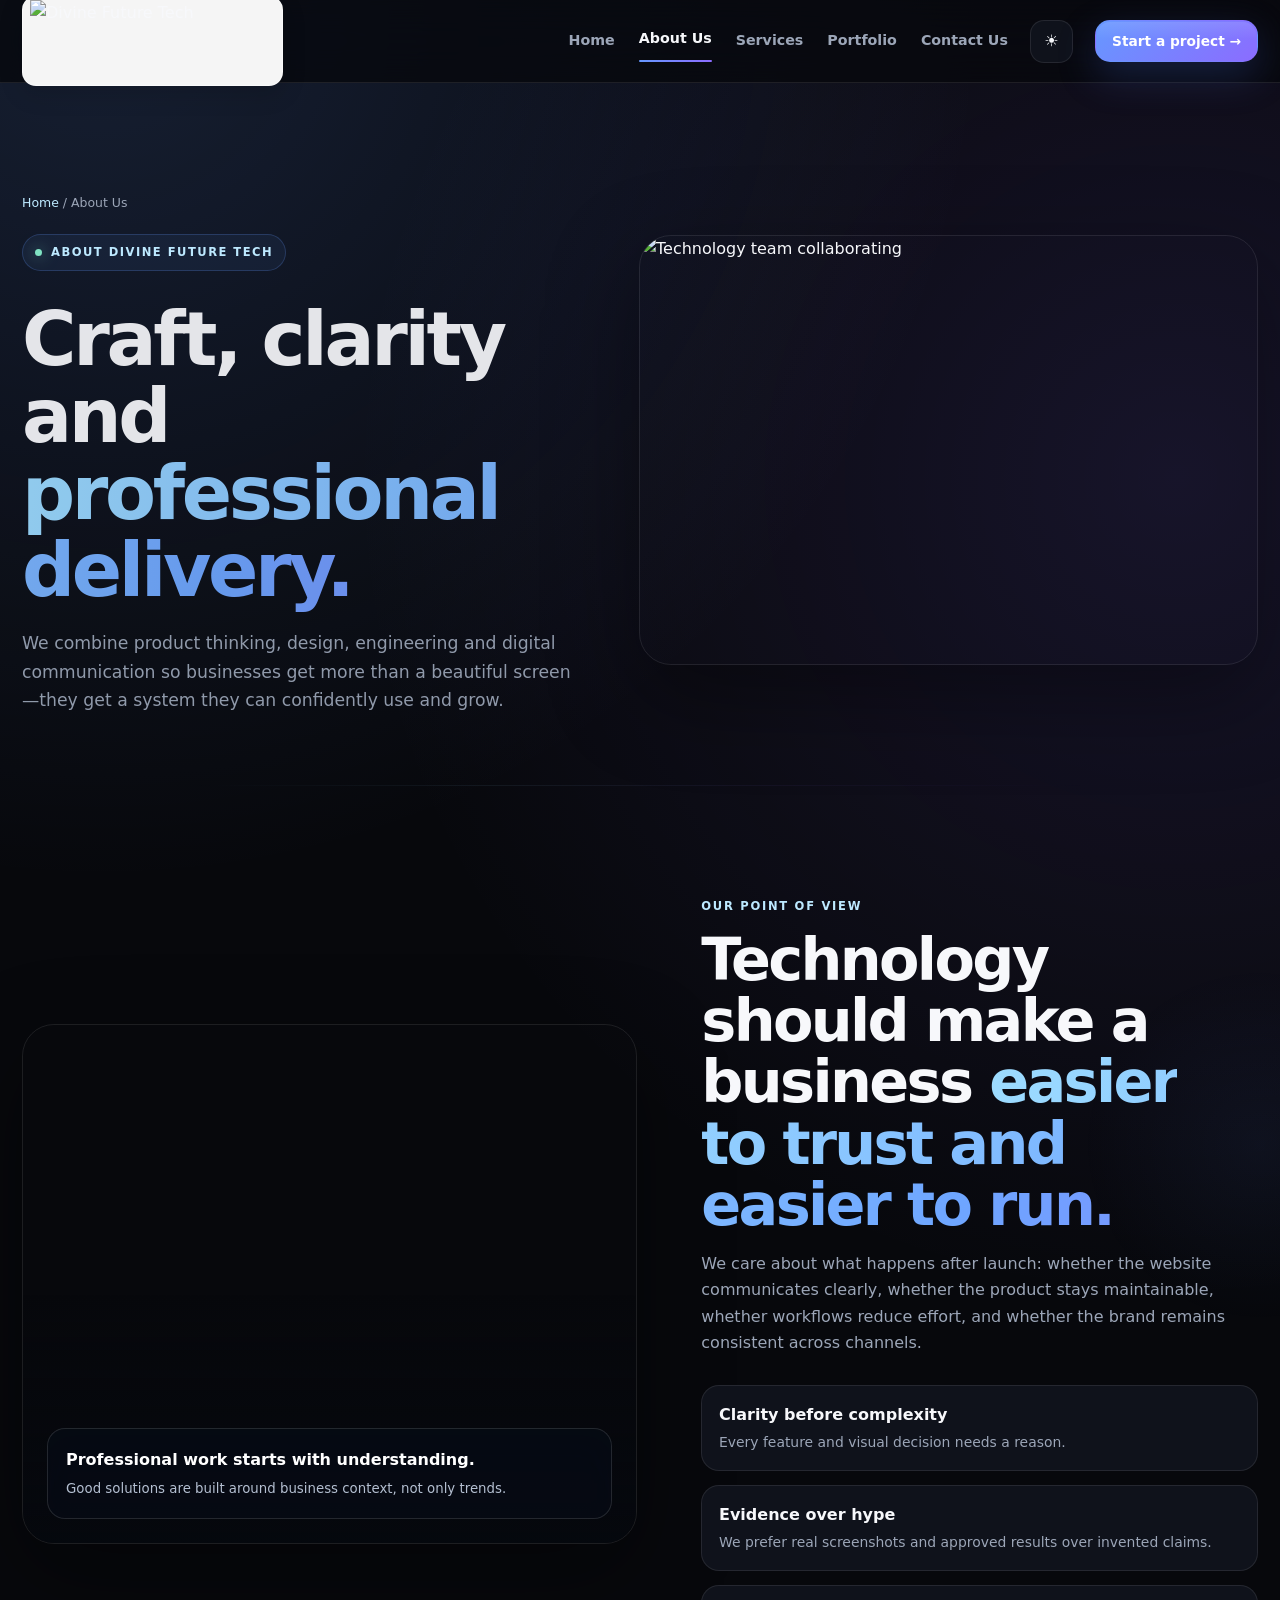
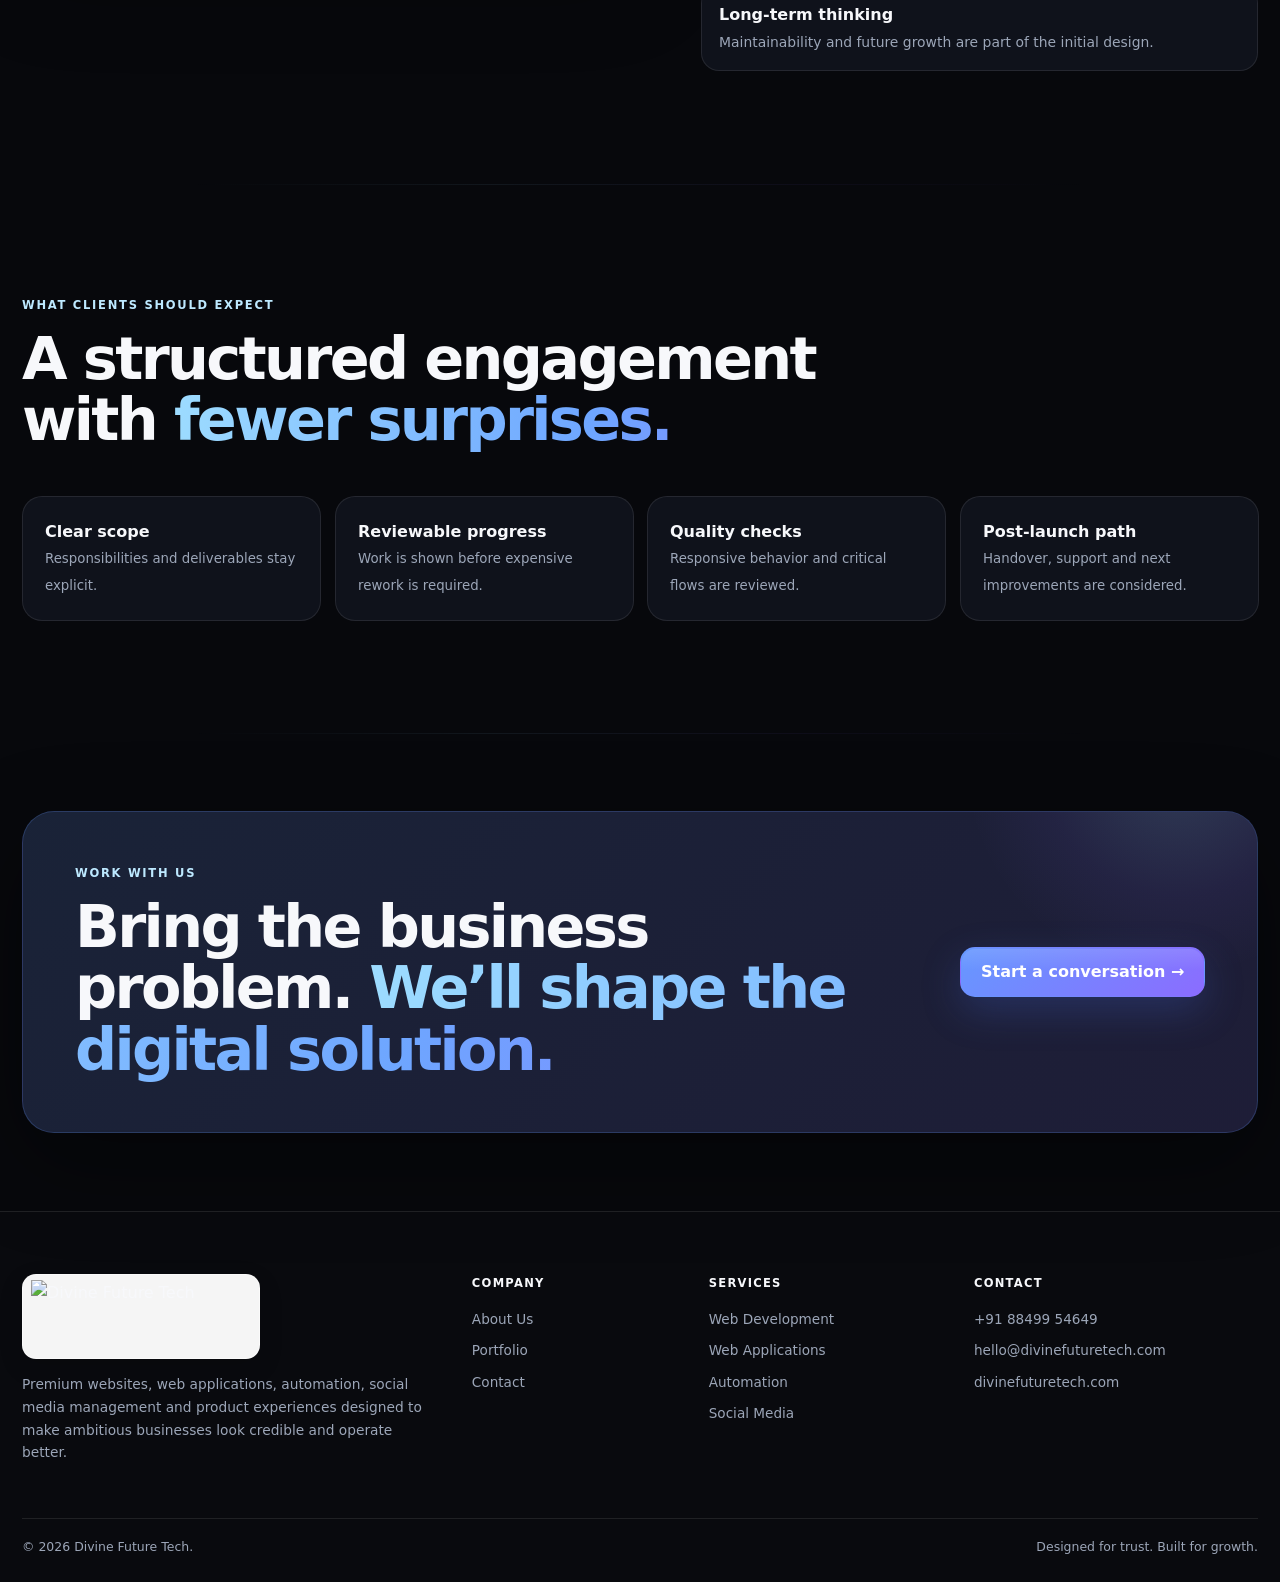
==== commit 64ed5dfc: "Use uploaded Divine Future Tech logo in header and footer" ====
--- a/divine-future-tech-premium/about.html
+++ b/divine-future-tech-premium/about.html
@@ -1,5 +1,5 @@
-<!doctype html><html lang="en" data-theme="dark"><head><meta charset="utf-8"><meta name="viewport" content="width=device-width,initial-scale=1"><title>About Us | Divine Future Tech</title><meta name="description" content="How Divine Future Tech approaches design, engineering and digital growth."><meta name="theme-color" content="#07080c"><link rel="stylesheet" href="styles.css"></head><body><div class="progress"></div><div class="cursor-glow"></div><header class="header"><div class="container navrow"><a class="brand brand-image-link" href="index.html" aria-label="Divine Future Tech"><span class="brand-logo-shell"><img class="brand-logo-exact" src="divinefuturetech-3d-logo.png" alt="Divine Future Tech"></span></a><nav class="nav"><a href="index.html" class="">Home</a><a href="about.html" class="active">About Us</a><a href="services.html" class="">Services</a><a href="portfolio.html" class="">Portfolio</a><a href="contact.html" class="">Contact Us</a></nav><button class="theme" data-theme-toggle aria-label="Toggle theme">☀</button><a class="btn small" href="contact.html">Start a project →</a><button class="menu" aria-label="Open menu">☰</button></div></header><main>
+<!doctype html><html lang="en" data-theme="dark"><head><meta charset="utf-8"><meta name="viewport" content="width=device-width,initial-scale=1"><title>About Us | Divine Future Tech</title><meta name="description" content="How Divine Future Tech approaches design, engineering and digital growth."><meta name="theme-color" content="#07080c"><link rel="stylesheet" href="styles.css"></head><body><div class="progress"></div><div class="cursor-glow"></div><header class="header"><div class="container navrow"><a class="brand brand-image-link" href="index.html" aria-label="Divine Future Tech"><span class="brand-logo-shell"><img class="brand-logo-exact" src="divine-future-tech-logo.png" alt="Divine Future Tech"></span></a><nav class="nav"><a href="index.html" class="">Home</a><a href="about.html" class="active">About Us</a><a href="services.html" class="">Services</a><a href="portfolio.html" class="">Portfolio</a><a href="contact.html" class="">Contact Us</a></nav><button class="theme" data-theme-toggle aria-label="Toggle theme">☀</button><a class="btn small" href="contact.html">Start a project →</a><button class="menu" aria-label="Open menu">☰</button></div></header><main>
 <section class="page-hero reveal visible"><div class="container page-hero-grid"><div><div class="breadcrumbs"><a href="index.html">Home</a> / About Us</div><span class="kicker">About Divine Future Tech</span><h1>Craft, clarity and <span class="gradient-text">professional delivery.</span></h1><p class="lead">We combine product thinking, design, engineering and digital communication so businesses get more than a beautiful screen—they get a system they can confidently use and grow.</p></div><div class="page-photo"><img src="https://images.pexels.com/photos/3184465/pexels-photo-3184465.jpeg?auto=compress&cs=tinysrgb&w=1600" data-fallback="https://images.pexels.com/photos/3184465/pexels-photo-3184465.jpeg?auto=compress&cs=tinysrgb&w=1600" alt="Technology team collaborating"></div></div></section>
 <section class="section reveal from-left"><div class="container editorial"><div class="editorial-image"><img src="https://images.pexels.com/photos/3184292/pexels-photo-3184292.jpeg?auto=compress&cs=tinysrgb&w=1600" data-fallback="https://images.pexels.com/photos/3184465/pexels-photo-3184465.jpeg?auto=compress&cs=tinysrgb&w=1600" data-parallax="20" alt="Professional team discussion"><div class="editorial-caption"><b>Professional work starts with understanding.</b><small>Good solutions are built around business context, not only trends.</small></div></div><div><div class="eyebrow">Our point of view</div><h2>Technology should make a business <span class="gradient-text">easier to trust and easier to run.</span></h2><p class="section-copy">We care about what happens after launch: whether the website communicates clearly, whether the product stays maintainable, whether workflows reduce effort, and whether the brand remains consistent across channels.</p><div class="feature-list"><div class="feature"><b>Clarity before complexity</b><span>Every feature and visual decision needs a reason.</span></div><div class="feature"><b>Evidence over hype</b><span>We prefer real screenshots and approved results over invented claims.</span></div><div class="feature"><b>Long-term thinking</b><span>Maintainability and future growth are part of the initial design.</span></div></div></div></div></section>
 <section class="section reveal zoom"><div class="container"><div class="section-head"><div><div class="eyebrow">What clients should expect</div><h2>A structured engagement with <span class="gradient-text">fewer surprises.</span></h2></div></div><div class="trust-grid"><div class="trust-card"><b>Clear scope</b><small>Responsibilities and deliverables stay explicit.</small></div><div class="trust-card"><b>Reviewable progress</b><small>Work is shown before expensive rework is required.</small></div><div class="trust-card"><b>Quality checks</b><small>Responsive behavior and critical flows are reviewed.</small></div><div class="trust-card"><b>Post-launch path</b><small>Handover, support and next improvements are considered.</small></div></div></div></section>
-<section class="cta reveal from-right"><div class="container"><div class="cta-box"><div><div class="eyebrow">Work with us</div><h2>Bring the business problem. <span class="gradient-text">We’ll shape the digital solution.</span></h2></div><a class="btn" href="contact.html">Start a conversation →</a></div></div></section></main><footer class="footer"><div class="container"><div class="footer-grid"><div><a class="brand brand-image-link" href="index.html" aria-label="Divine Future Tech"><span class="brand-logo-shell"><img class="brand-logo-exact" src="divinefuturetech-3d-logo.png" alt="Divine Future Tech"></span></a><p class="footer-copy">Premium websites, web applications, automation, social media management and product experiences designed to make ambitious businesses look credible and operate better.</p></div><div><div class="footer-title">Company</div><div class="footer-links"><a href="about.html">About Us</a><a href="portfolio.html">Portfolio</a><a href="contact.html">Contact</a></div></div><div><div class="footer-title">Services</div><div class="footer-links"><a href="web-development.html">Web Development</a><a href="web-applications.html">Web Applications</a><a href="ai-automation.html">Automation</a><a href="social-media-management.html">Social Media</a></div></div><div><div class="footer-title">Contact</div><div class="footer-links"><a href="tel:+918849954649">+91 88499 54649</a><a href="mailto:hello@divinefuturetech.com">hello@divinefuturetech.com</a><span>divinefuturetech.com</span></div></div></div><div class="footer-bottom"><span>© <span data-year></span> Divine Future Tech.</span><span>Designed for trust. Built for growth.</span></div></div></footer><script src="app.js"></script></body></html>+<section class="cta reveal from-right"><div class="container"><div class="cta-box"><div><div class="eyebrow">Work with us</div><h2>Bring the business problem. <span class="gradient-text">We’ll shape the digital solution.</span></h2></div><a class="btn" href="contact.html">Start a conversation →</a></div></div></section></main><footer class="footer"><div class="container"><div class="footer-grid"><div><a class="brand brand-image-link" href="index.html" aria-label="Divine Future Tech"><span class="brand-logo-shell"><img class="brand-logo-exact" src="divine-future-tech-logo.png" alt="Divine Future Tech"></span></a><p class="footer-copy">Premium websites, web applications, automation, social media management and product experiences designed to make ambitious businesses look credible and operate better.</p></div><div><div class="footer-title">Company</div><div class="footer-links"><a href="about.html">About Us</a><a href="portfolio.html">Portfolio</a><a href="contact.html">Contact</a></div></div><div><div class="footer-title">Services</div><div class="footer-links"><a href="web-development.html">Web Development</a><a href="web-applications.html">Web Applications</a><a href="ai-automation.html">Automation</a><a href="social-media-management.html">Social Media</a></div></div><div><div class="footer-title">Contact</div><div class="footer-links"><a href="tel:+918849954649">+91 88499 54649</a><a href="mailto:hello@divinefuturetech.com">hello@divinefuturetech.com</a><span>divinefuturetech.com</span></div></div></div><div class="footer-bottom"><span>© <span data-year></span> Divine Future Tech.</span><span>Designed for trust. Built for growth.</span></div></div></footer><script src="app.js"></script></body></html>
--- a/divine-future-tech-premium/styles.css
+++ b/divine-future-tech-premium/styles.css
@@ -2971,3 +2971,64 @@
   .hero-float-card{display:none!important}
   .page-hero,.service-detail-hero{padding:38px 0!important}
 }
+
+/* ===== Exact uploaded logo: display only, artwork untouched ===== */
+.brand-image-link{
+  display:inline-flex!important;
+  align-items:center;
+  justify-content:flex-start;
+  flex:0 0 auto;
+  min-width:0!important;
+  padding:0!important;
+  background:transparent!important;
+  border:0!important;
+  box-shadow:none!important;
+  overflow:visible;
+}
+.brand-logo-shell{
+  display:inline-flex;
+  align-items:center;
+  justify-content:center;
+  padding:3px 7px;
+  border-radius:14px;
+  background:rgba(255,255,255,.96);
+  border:1px solid rgba(255,255,255,.42);
+  box-shadow:0 8px 24px rgba(0,0,0,.14);
+  overflow:hidden;
+}
+.brand-logo-exact{
+  display:block;
+  width:218px;
+  height:auto;
+  aspect-ratio:2048 / 682;
+  object-fit:contain;
+  object-position:center;
+  background:transparent!important;
+  filter:none!important;
+  transform:none!important;
+}
+.header .brand-image-link:hover .brand-logo-exact{
+  transform:none!important;
+  filter:none!important;
+}
+.header .brand-image-link:hover .brand-logo-shell{
+  box-shadow:0 10px 28px rgba(0,0,0,.17);
+}
+.footer .brand-logo-shell{padding:5px 8px}
+.footer .brand-logo-exact{width:270px}
+@media(max-width:1040px){
+  .brand-logo-exact{width:188px}
+  .footer .brand-logo-exact{width:238px}
+}
+@media(max-width:760px){
+  .brand-logo-shell{padding:2px 5px;border-radius:11px}
+  .brand-logo-exact{width:154px}
+  .footer .brand-logo-exact{width:210px}
+}
+@media(max-width:430px){
+  .brand-logo-exact{width:136px}
+  .footer .brand-logo-exact{width:188px}
+}
+@media(max-width:360px){
+  .brand-logo-exact{width:122px}
+}
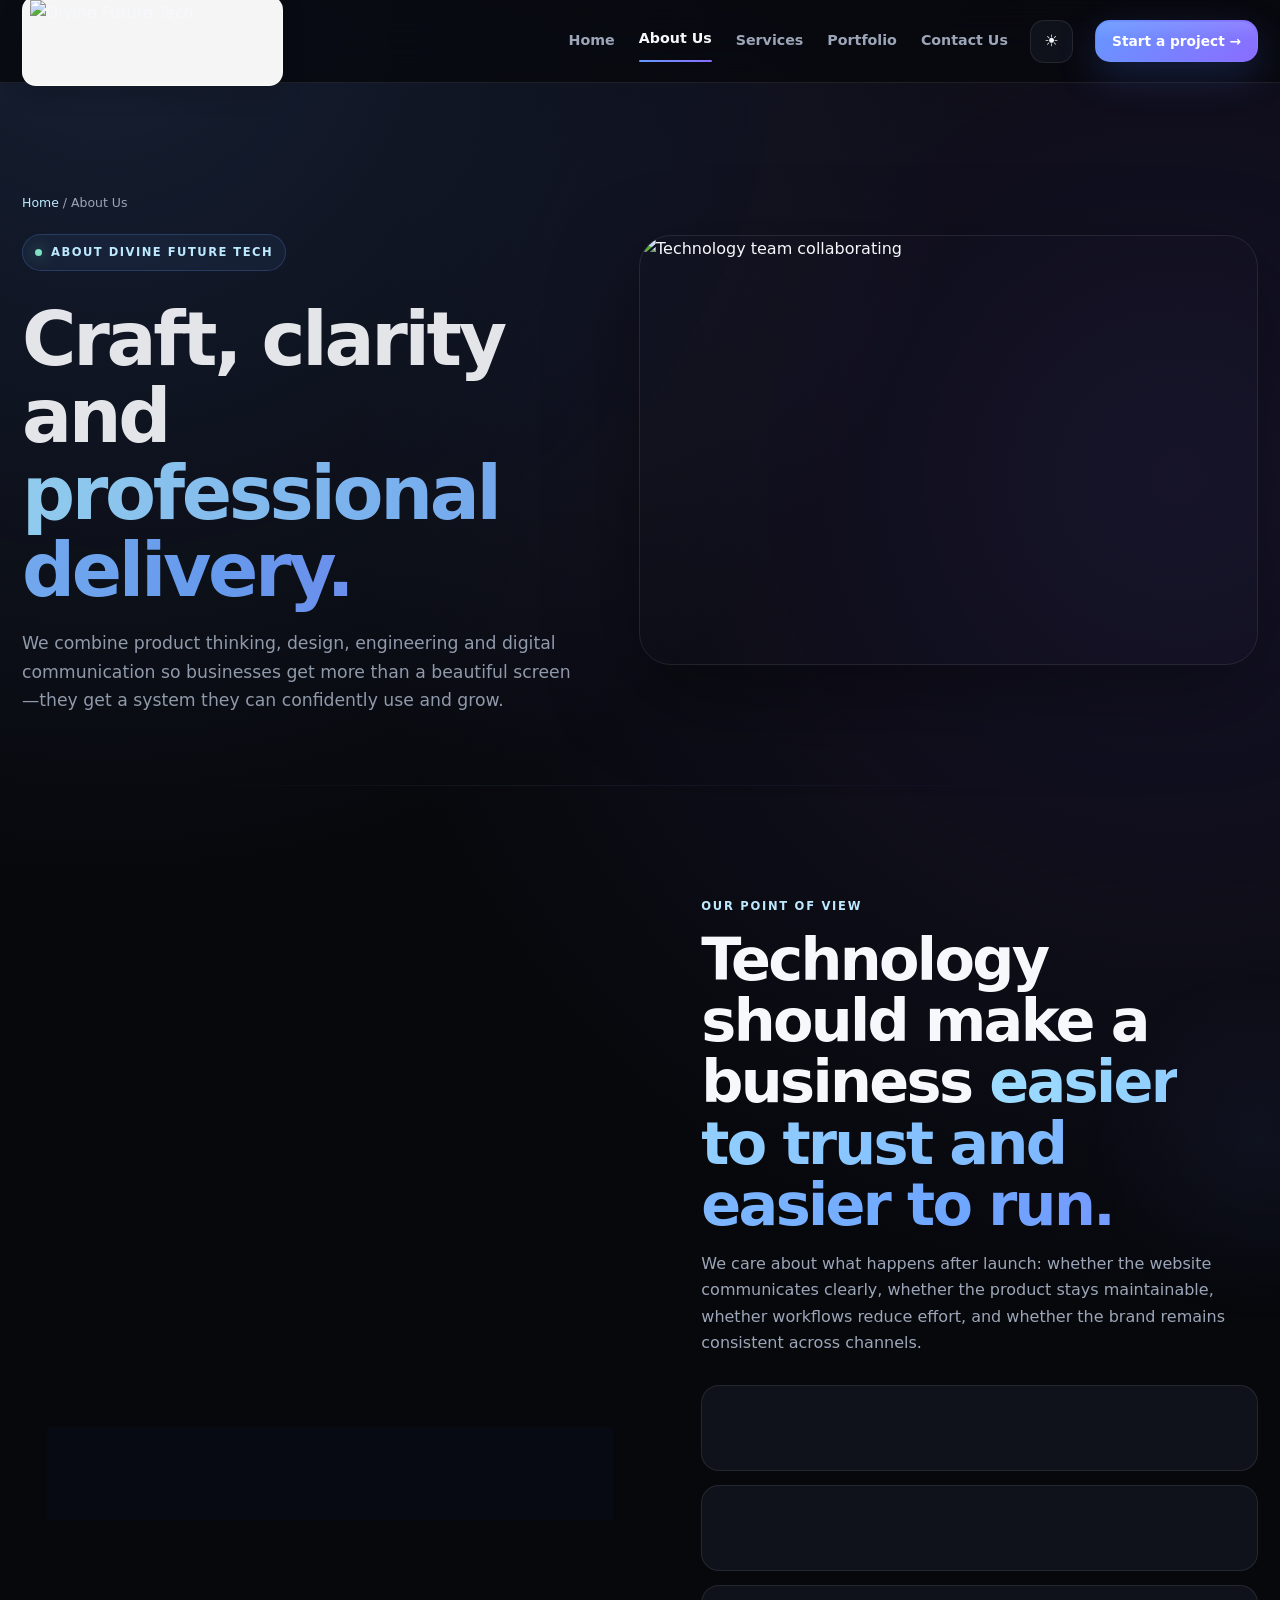
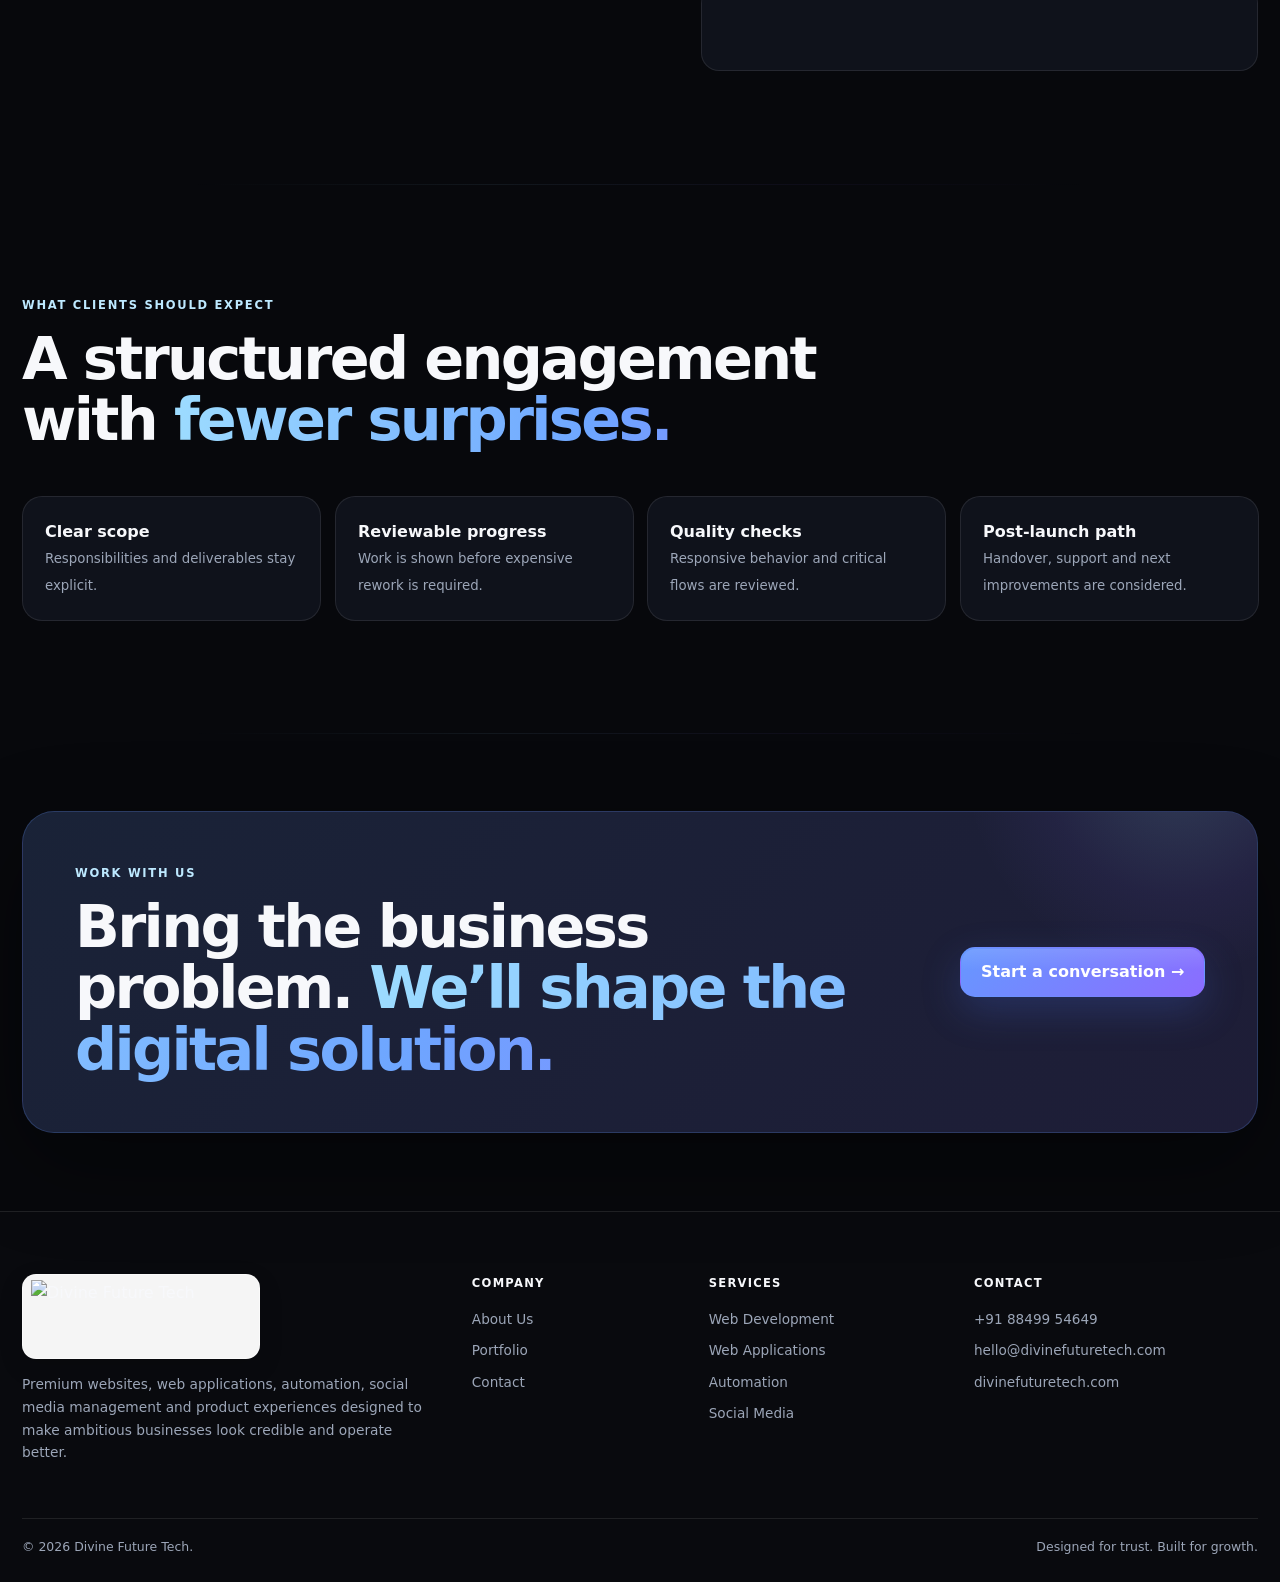
==== commit 54f09279: "Use stable exact Divine Future Tech logo asset" ====
--- a/divine-future-tech-premium/about.html
+++ b/divine-future-tech-premium/about.html
@@ -1,5 +1,5 @@
-<!doctype html><html lang="en" data-theme="dark"><head><meta charset="utf-8"><meta name="viewport" content="width=device-width,initial-scale=1"><title>About Us | Divine Future Tech</title><meta name="description" content="How Divine Future Tech approaches design, engineering and digital growth."><meta name="theme-color" content="#07080c"><link rel="stylesheet" href="styles.css"></head><body><div class="progress"></div><div class="cursor-glow"></div><header class="header"><div class="container navrow"><a class="brand brand-image-link" href="index.html" aria-label="Divine Future Tech"><span class="brand-logo-shell"><img class="brand-logo-exact" src="divine-future-tech-logo.png" alt="Divine Future Tech"></span></a><nav class="nav"><a href="index.html" class="">Home</a><a href="about.html" class="active">About Us</a><a href="services.html" class="">Services</a><a href="portfolio.html" class="">Portfolio</a><a href="contact.html" class="">Contact Us</a></nav><button class="theme" data-theme-toggle aria-label="Toggle theme">☀</button><a class="btn small" href="contact.html">Start a project →</a><button class="menu" aria-label="Open menu">☰</button></div></header><main>
+<!doctype html><html lang="en" data-theme="dark"><head><meta charset="utf-8"><meta name="viewport" content="width=device-width,initial-scale=1"><title>About Us | Divine Future Tech</title><meta name="description" content="How Divine Future Tech approaches design, engineering and digital growth."><meta name="theme-color" content="#07080c"><link rel="stylesheet" href="styles.css"></head><body><div class="progress"></div><div class="cursor-glow"></div><header class="header"><div class="container navrow"><a class="brand brand-image-link" href="index.html" aria-label="Divine Future Tech"><span class="brand-logo-shell"><img class="brand-logo-exact" src="https://divine-future-tech-l6xn22qpy-krunals-projects-0b5a07a0.vercel.app/logo-uploaded.webp" alt="Divine Future Tech"></span></a><nav class="nav"><a href="index.html" class="">Home</a><a href="about.html" class="active">About Us</a><a href="services.html" class="">Services</a><a href="portfolio.html" class="">Portfolio</a><a href="contact.html" class="">Contact Us</a></nav><button class="theme" data-theme-toggle aria-label="Toggle theme">☀</button><a class="btn small" href="contact.html">Start a project →</a><button class="menu" aria-label="Open menu">☰</button></div></header><main>
 <section class="page-hero reveal visible"><div class="container page-hero-grid"><div><div class="breadcrumbs"><a href="index.html">Home</a> / About Us</div><span class="kicker">About Divine Future Tech</span><h1>Craft, clarity and <span class="gradient-text">professional delivery.</span></h1><p class="lead">We combine product thinking, design, engineering and digital communication so businesses get more than a beautiful screen—they get a system they can confidently use and grow.</p></div><div class="page-photo"><img src="https://images.pexels.com/photos/3184465/pexels-photo-3184465.jpeg?auto=compress&cs=tinysrgb&w=1600" data-fallback="https://images.pexels.com/photos/3184465/pexels-photo-3184465.jpeg?auto=compress&cs=tinysrgb&w=1600" alt="Technology team collaborating"></div></div></section>
 <section class="section reveal from-left"><div class="container editorial"><div class="editorial-image"><img src="https://images.pexels.com/photos/3184292/pexels-photo-3184292.jpeg?auto=compress&cs=tinysrgb&w=1600" data-fallback="https://images.pexels.com/photos/3184465/pexels-photo-3184465.jpeg?auto=compress&cs=tinysrgb&w=1600" data-parallax="20" alt="Professional team discussion"><div class="editorial-caption"><b>Professional work starts with understanding.</b><small>Good solutions are built around business context, not only trends.</small></div></div><div><div class="eyebrow">Our point of view</div><h2>Technology should make a business <span class="gradient-text">easier to trust and easier to run.</span></h2><p class="section-copy">We care about what happens after launch: whether the website communicates clearly, whether the product stays maintainable, whether workflows reduce effort, and whether the brand remains consistent across channels.</p><div class="feature-list"><div class="feature"><b>Clarity before complexity</b><span>Every feature and visual decision needs a reason.</span></div><div class="feature"><b>Evidence over hype</b><span>We prefer real screenshots and approved results over invented claims.</span></div><div class="feature"><b>Long-term thinking</b><span>Maintainability and future growth are part of the initial design.</span></div></div></div></div></section>
 <section class="section reveal zoom"><div class="container"><div class="section-head"><div><div class="eyebrow">What clients should expect</div><h2>A structured engagement with <span class="gradient-text">fewer surprises.</span></h2></div></div><div class="trust-grid"><div class="trust-card"><b>Clear scope</b><small>Responsibilities and deliverables stay explicit.</small></div><div class="trust-card"><b>Reviewable progress</b><small>Work is shown before expensive rework is required.</small></div><div class="trust-card"><b>Quality checks</b><small>Responsive behavior and critical flows are reviewed.</small></div><div class="trust-card"><b>Post-launch path</b><small>Handover, support and next improvements are considered.</small></div></div></div></section>
-<section class="cta reveal from-right"><div class="container"><div class="cta-box"><div><div class="eyebrow">Work with us</div><h2>Bring the business problem. <span class="gradient-text">We’ll shape the digital solution.</span></h2></div><a class="btn" href="contact.html">Start a conversation →</a></div></div></section></main><footer class="footer"><div class="container"><div class="footer-grid"><div><a class="brand brand-image-link" href="index.html" aria-label="Divine Future Tech"><span class="brand-logo-shell"><img class="brand-logo-exact" src="divine-future-tech-logo.png" alt="Divine Future Tech"></span></a><p class="footer-copy">Premium websites, web applications, automation, social media management and product experiences designed to make ambitious businesses look credible and operate better.</p></div><div><div class="footer-title">Company</div><div class="footer-links"><a href="about.html">About Us</a><a href="portfolio.html">Portfolio</a><a href="contact.html">Contact</a></div></div><div><div class="footer-title">Services</div><div class="footer-links"><a href="web-development.html">Web Development</a><a href="web-applications.html">Web Applications</a><a href="ai-automation.html">Automation</a><a href="social-media-management.html">Social Media</a></div></div><div><div class="footer-title">Contact</div><div class="footer-links"><a href="tel:+918849954649">+91 88499 54649</a><a href="mailto:hello@divinefuturetech.com">hello@divinefuturetech.com</a><span>divinefuturetech.com</span></div></div></div><div class="footer-bottom"><span>© <span data-year></span> Divine Future Tech.</span><span>Designed for trust. Built for growth.</span></div></div></footer><script src="app.js"></script></body></html>+<section class="cta reveal from-right"><div class="container"><div class="cta-box"><div><div class="eyebrow">Work with us</div><h2>Bring the business problem. <span class="gradient-text">We’ll shape the digital solution.</span></h2></div><a class="btn" href="contact.html">Start a conversation →</a></div></div></section></main><footer class="footer"><div class="container"><div class="footer-grid"><div><a class="brand brand-image-link" href="index.html" aria-label="Divine Future Tech"><span class="brand-logo-shell"><img class="brand-logo-exact" src="https://divine-future-tech-l6xn22qpy-krunals-projects-0b5a07a0.vercel.app/logo-uploaded.webp" alt="Divine Future Tech"></span></a><p class="footer-copy">Premium websites, web applications, automation, social media management and product experiences designed to make ambitious businesses look credible and operate better.</p></div><div><div class="footer-title">Company</div><div class="footer-links"><a href="about.html">About Us</a><a href="portfolio.html">Portfolio</a><a href="contact.html">Contact</a></div></div><div><div class="footer-title">Services</div><div class="footer-links"><a href="web-development.html">Web Development</a><a href="web-applications.html">Web Applications</a><a href="ai-automation.html">Automation</a><a href="social-media-management.html">Social Media</a></div></div><div><div class="footer-title">Contact</div><div class="footer-links"><a href="tel:+918849954649">+91 88499 54649</a><a href="mailto:hello@divinefuturetech.com">hello@divinefuturetech.com</a><span>divinefuturetech.com</span></div></div></div><div class="footer-bottom"><span>© <span data-year></span> Divine Future Tech.</span><span>Designed for trust. Built for growth.</span></div></div></footer><script src="app.js"></script></body></html>
--- a/divine-future-tech-premium/styles.css
+++ b/divine-future-tech-premium/styles.css
@@ -3032,3 +3032,64 @@
 @media(max-width:360px){
   .brand-logo-exact{width:122px}
 }
+
+
+/* ===== Uploaded logo placement (artwork unchanged) ===== */
+.brand-image-link{
+  display:inline-flex!important;
+  align-items:center;
+  justify-content:flex-start;
+  flex:0 0 auto;
+  min-width:0!important;
+  padding:0!important;
+  background:transparent!important;
+  border:0!important;
+  box-shadow:none!important;
+  overflow:visible;
+}
+.brand-logo-shell{
+  display:inline-flex;
+  align-items:center;
+  justify-content:center;
+  padding:3px 7px;
+  border-radius:14px;
+  background:rgba(255,255,255,.96);
+  border:1px solid rgba(255,255,255,.42);
+  box-shadow:0 8px 24px rgba(0,0,0,.14);
+  overflow:hidden;
+}
+.brand-logo-exact{
+  display:block;
+  width:218px;
+  height:auto;
+  object-fit:contain;
+  object-position:center;
+  background:transparent!important;
+  filter:none!important;
+  transform:none!important;
+}
+.header .brand-image-link:hover .brand-logo-exact{
+  transform:none!important;
+  filter:none!important;
+}
+.header .brand-image-link:hover .brand-logo-shell{
+  box-shadow:0 10px 28px rgba(0,0,0,.17);
+}
+.footer .brand-logo-shell{padding:5px 8px}
+.footer .brand-logo-exact{width:270px}
+@media(max-width:1040px){
+  .brand-logo-exact{width:188px}
+  .footer .brand-logo-exact{width:238px}
+}
+@media(max-width:760px){
+  .brand-logo-shell{padding:2px 5px;border-radius:11px}
+  .brand-logo-exact{width:154px}
+  .footer .brand-logo-exact{width:210px}
+}
+@media(max-width:430px){
+  .brand-logo-exact{width:136px}
+  .footer .brand-logo-exact{width:188px}
+}
+@media(max-width:360px){
+  .brand-logo-exact{width:122px}
+}
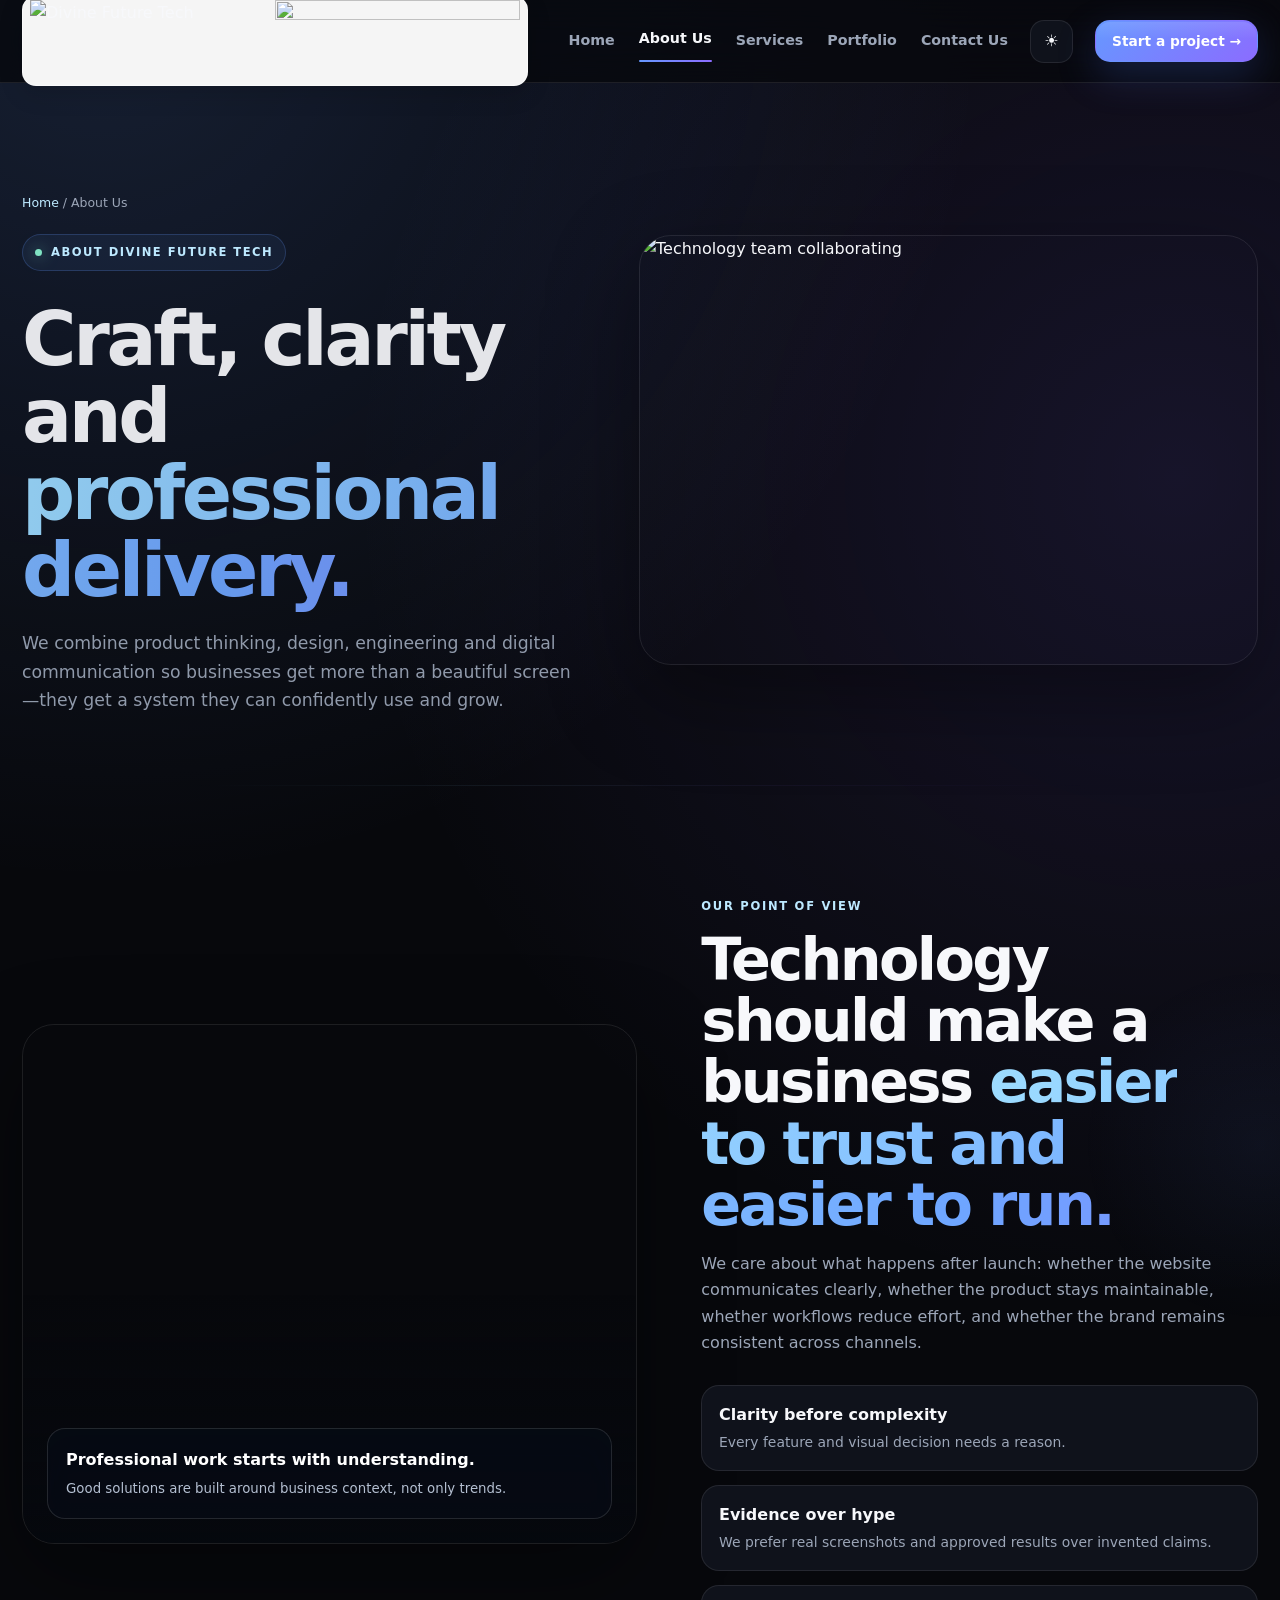
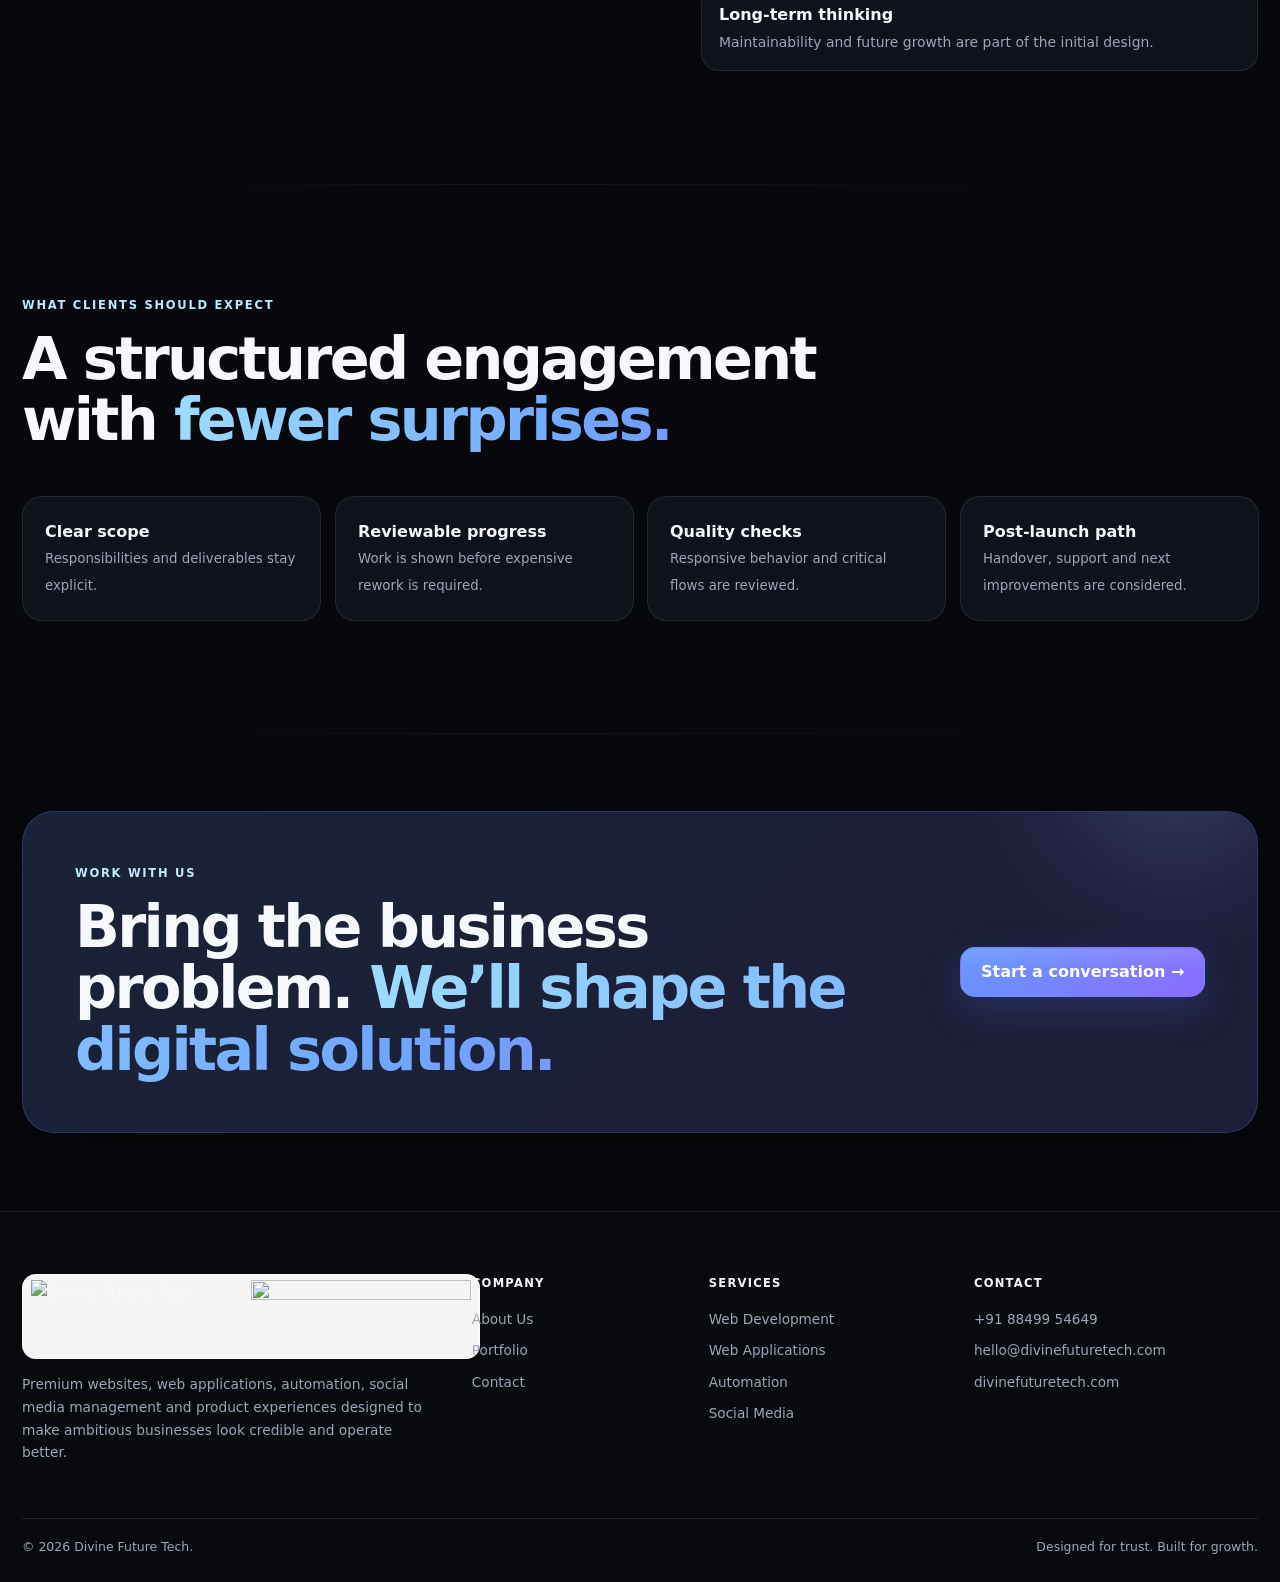
==== commit 9781c44c: "Refine responsive logo treatment for dark and light themes" ====
--- a/divine-future-tech-premium/about.html
+++ b/divine-future-tech-premium/about.html
@@ -1,5 +1,5 @@
-<!doctype html><html lang="en" data-theme="dark"><head><meta charset="utf-8"><meta name="viewport" content="width=device-width,initial-scale=1"><title>About Us | Divine Future Tech</title><meta name="description" content="How Divine Future Tech approaches design, engineering and digital growth."><meta name="theme-color" content="#07080c"><link rel="stylesheet" href="styles.css"></head><body><div class="progress"></div><div class="cursor-glow"></div><header class="header"><div class="container navrow"><a class="brand brand-image-link" href="index.html" aria-label="Divine Future Tech"><span class="brand-logo-shell"><img class="brand-logo-exact" src="https://divine-future-tech-l6xn22qpy-krunals-projects-0b5a07a0.vercel.app/logo-uploaded.webp" alt="Divine Future Tech"></span></a><nav class="nav"><a href="index.html" class="">Home</a><a href="about.html" class="active">About Us</a><a href="services.html" class="">Services</a><a href="portfolio.html" class="">Portfolio</a><a href="contact.html" class="">Contact Us</a></nav><button class="theme" data-theme-toggle aria-label="Toggle theme">☀</button><a class="btn small" href="contact.html">Start a project →</a><button class="menu" aria-label="Open menu">☰</button></div></header><main>
+<!doctype html><html lang="en" data-theme="dark"><head><meta charset="utf-8"><meta name="viewport" content="width=device-width,initial-scale=1"><title>About Us | Divine Future Tech</title><meta name="description" content="How Divine Future Tech approaches design, engineering and digital growth."><meta name="theme-color" content="#07080c"><link rel="stylesheet" href="styles.css"></head><body><div class="progress"></div><div class="cursor-glow"></div><header class="header"><div class="container navrow"><a class="brand brand-image-link" href="index.html" aria-label="Divine Future Tech"><span class="brand-logo-shell brand-logo-stack"><img class="brand-logo-exact brand-logo-base" src="https://divine-future-tech-l6xn22qpy-krunals-projects-0b5a07a0.vercel.app/logo-uploaded.webp" alt="Divine Future Tech"><img class="brand-logo-exact brand-logo-lighttext" src="https://divine-future-tech-l6xn22qpy-krunals-projects-0b5a07a0.vercel.app/logo-uploaded.webp" alt="" aria-hidden="true"></span></a><nav class="nav"><a href="index.html" class="">Home</a><a href="about.html" class="active">About Us</a><a href="services.html" class="">Services</a><a href="portfolio.html" class="">Portfolio</a><a href="contact.html" class="">Contact Us</a></nav><button class="theme" data-theme-toggle aria-label="Toggle theme">☀</button><a class="btn small" href="contact.html">Start a project →</a><button class="menu" aria-label="Open menu">☰</button></div></header><main>
 <section class="page-hero reveal visible"><div class="container page-hero-grid"><div><div class="breadcrumbs"><a href="index.html">Home</a> / About Us</div><span class="kicker">About Divine Future Tech</span><h1>Craft, clarity and <span class="gradient-text">professional delivery.</span></h1><p class="lead">We combine product thinking, design, engineering and digital communication so businesses get more than a beautiful screen—they get a system they can confidently use and grow.</p></div><div class="page-photo"><img src="https://images.pexels.com/photos/3184465/pexels-photo-3184465.jpeg?auto=compress&cs=tinysrgb&w=1600" data-fallback="https://images.pexels.com/photos/3184465/pexels-photo-3184465.jpeg?auto=compress&cs=tinysrgb&w=1600" alt="Technology team collaborating"></div></div></section>
 <section class="section reveal from-left"><div class="container editorial"><div class="editorial-image"><img src="https://images.pexels.com/photos/3184292/pexels-photo-3184292.jpeg?auto=compress&cs=tinysrgb&w=1600" data-fallback="https://images.pexels.com/photos/3184465/pexels-photo-3184465.jpeg?auto=compress&cs=tinysrgb&w=1600" data-parallax="20" alt="Professional team discussion"><div class="editorial-caption"><b>Professional work starts with understanding.</b><small>Good solutions are built around business context, not only trends.</small></div></div><div><div class="eyebrow">Our point of view</div><h2>Technology should make a business <span class="gradient-text">easier to trust and easier to run.</span></h2><p class="section-copy">We care about what happens after launch: whether the website communicates clearly, whether the product stays maintainable, whether workflows reduce effort, and whether the brand remains consistent across channels.</p><div class="feature-list"><div class="feature"><b>Clarity before complexity</b><span>Every feature and visual decision needs a reason.</span></div><div class="feature"><b>Evidence over hype</b><span>We prefer real screenshots and approved results over invented claims.</span></div><div class="feature"><b>Long-term thinking</b><span>Maintainability and future growth are part of the initial design.</span></div></div></div></div></section>
 <section class="section reveal zoom"><div class="container"><div class="section-head"><div><div class="eyebrow">What clients should expect</div><h2>A structured engagement with <span class="gradient-text">fewer surprises.</span></h2></div></div><div class="trust-grid"><div class="trust-card"><b>Clear scope</b><small>Responsibilities and deliverables stay explicit.</small></div><div class="trust-card"><b>Reviewable progress</b><small>Work is shown before expensive rework is required.</small></div><div class="trust-card"><b>Quality checks</b><small>Responsive behavior and critical flows are reviewed.</small></div><div class="trust-card"><b>Post-launch path</b><small>Handover, support and next improvements are considered.</small></div></div></div></section>
-<section class="cta reveal from-right"><div class="container"><div class="cta-box"><div><div class="eyebrow">Work with us</div><h2>Bring the business problem. <span class="gradient-text">We’ll shape the digital solution.</span></h2></div><a class="btn" href="contact.html">Start a conversation →</a></div></div></section></main><footer class="footer"><div class="container"><div class="footer-grid"><div><a class="brand brand-image-link" href="index.html" aria-label="Divine Future Tech"><span class="brand-logo-shell"><img class="brand-logo-exact" src="https://divine-future-tech-l6xn22qpy-krunals-projects-0b5a07a0.vercel.app/logo-uploaded.webp" alt="Divine Future Tech"></span></a><p class="footer-copy">Premium websites, web applications, automation, social media management and product experiences designed to make ambitious businesses look credible and operate better.</p></div><div><div class="footer-title">Company</div><div class="footer-links"><a href="about.html">About Us</a><a href="portfolio.html">Portfolio</a><a href="contact.html">Contact</a></div></div><div><div class="footer-title">Services</div><div class="footer-links"><a href="web-development.html">Web Development</a><a href="web-applications.html">Web Applications</a><a href="ai-automation.html">Automation</a><a href="social-media-management.html">Social Media</a></div></div><div><div class="footer-title">Contact</div><div class="footer-links"><a href="tel:+918849954649">+91 88499 54649</a><a href="mailto:hello@divinefuturetech.com">hello@divinefuturetech.com</a><span>divinefuturetech.com</span></div></div></div><div class="footer-bottom"><span>© <span data-year></span> Divine Future Tech.</span><span>Designed for trust. Built for growth.</span></div></div></footer><script src="app.js"></script></body></html>+<section class="cta reveal from-right"><div class="container"><div class="cta-box"><div><div class="eyebrow">Work with us</div><h2>Bring the business problem. <span class="gradient-text">We’ll shape the digital solution.</span></h2></div><a class="btn" href="contact.html">Start a conversation →</a></div></div></section></main><footer class="footer"><div class="container"><div class="footer-grid"><div><a class="brand brand-image-link" href="index.html" aria-label="Divine Future Tech"><span class="brand-logo-shell brand-logo-stack"><img class="brand-logo-exact brand-logo-base" src="https://divine-future-tech-l6xn22qpy-krunals-projects-0b5a07a0.vercel.app/logo-uploaded.webp" alt="Divine Future Tech"><img class="brand-logo-exact brand-logo-lighttext" src="https://divine-future-tech-l6xn22qpy-krunals-projects-0b5a07a0.vercel.app/logo-uploaded.webp" alt="" aria-hidden="true"></span></a><p class="footer-copy">Premium websites, web applications, automation, social media management and product experiences designed to make ambitious businesses look credible and operate better.</p></div><div><div class="footer-title">Company</div><div class="footer-links"><a href="about.html">About Us</a><a href="portfolio.html">Portfolio</a><a href="contact.html">Contact</a></div></div><div><div class="footer-title">Services</div><div class="footer-links"><a href="web-development.html">Web Development</a><a href="web-applications.html">Web Applications</a><a href="ai-automation.html">Automation</a><a href="social-media-management.html">Social Media</a></div></div><div><div class="footer-title">Contact</div><div class="footer-links"><a href="tel:+918849954649">+91 88499 54649</a><a href="mailto:hello@divinefuturetech.com">hello@divinefuturetech.com</a><span>divinefuturetech.com</span></div></div></div><div class="footer-bottom"><span>© <span data-year></span> Divine Future Tech.</span><span>Designed for trust. Built for growth.</span></div></div></footer><script src="app.js"></script></body></html>
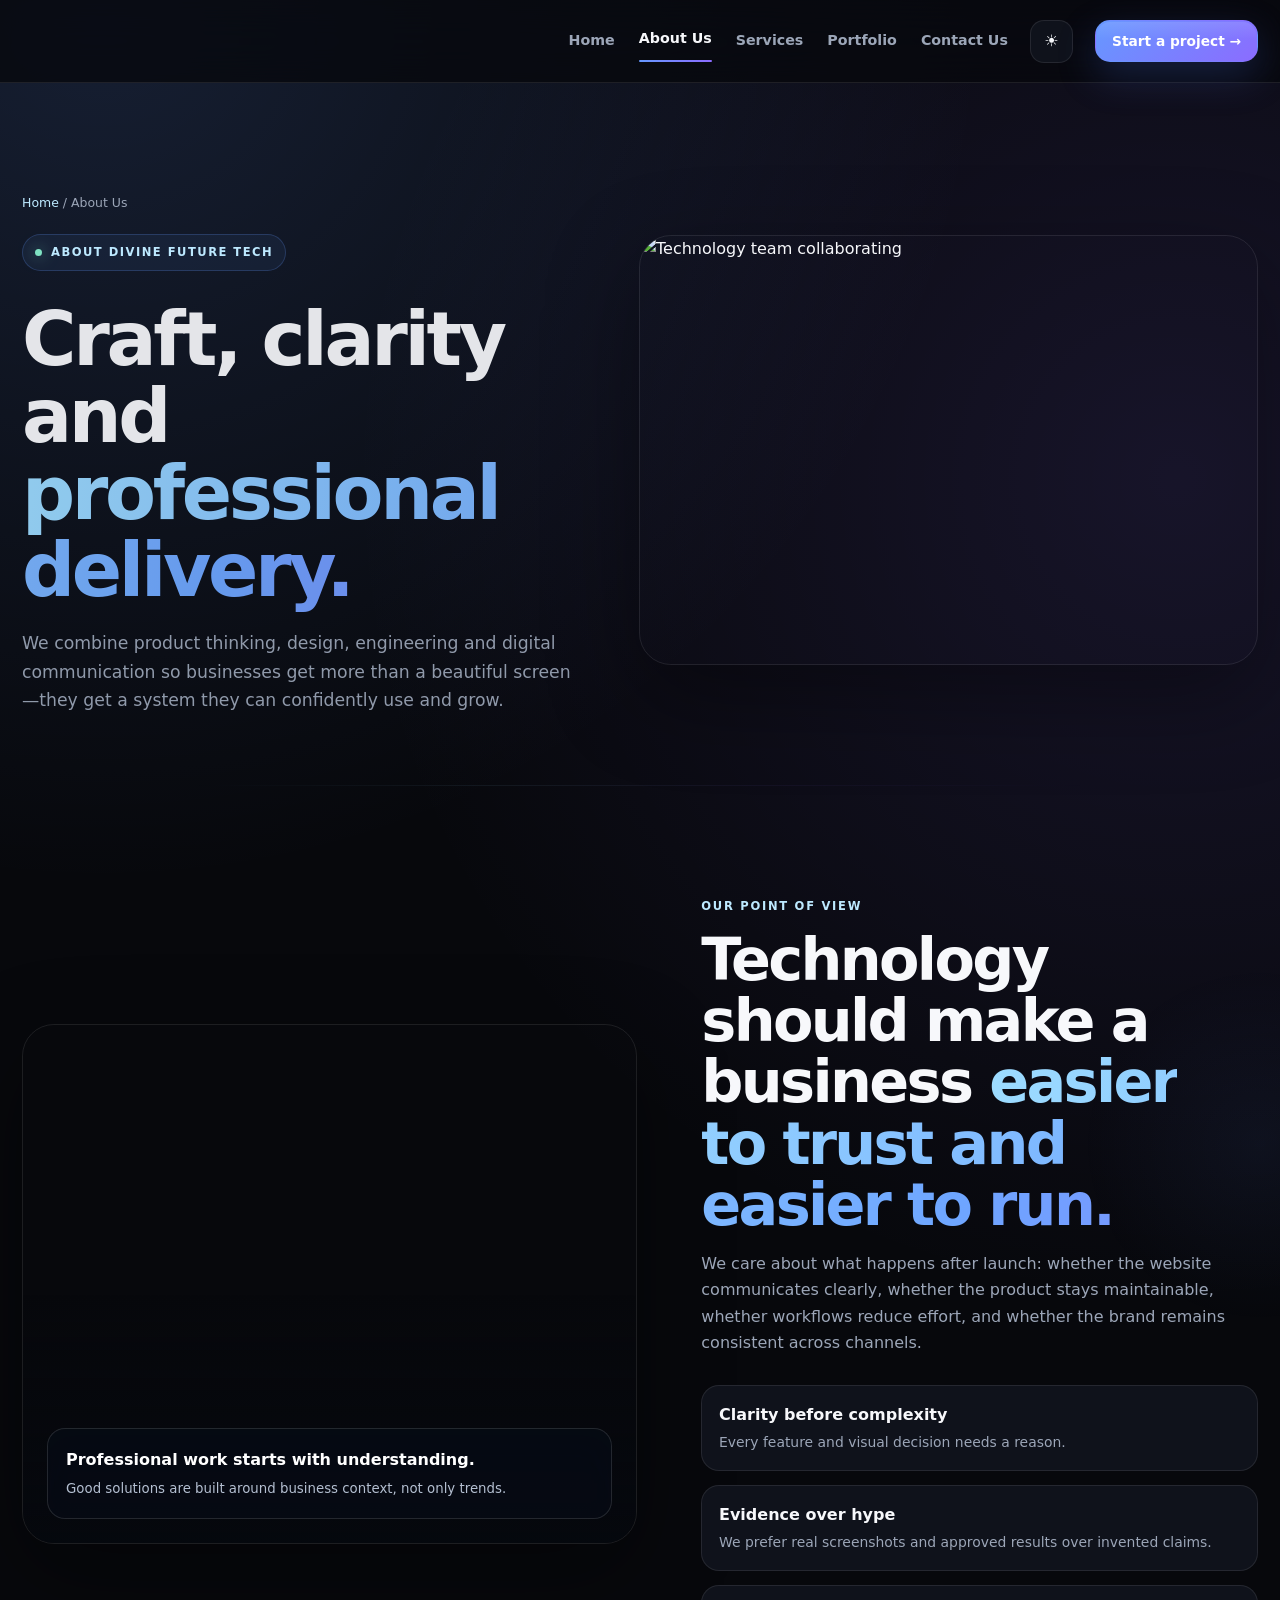
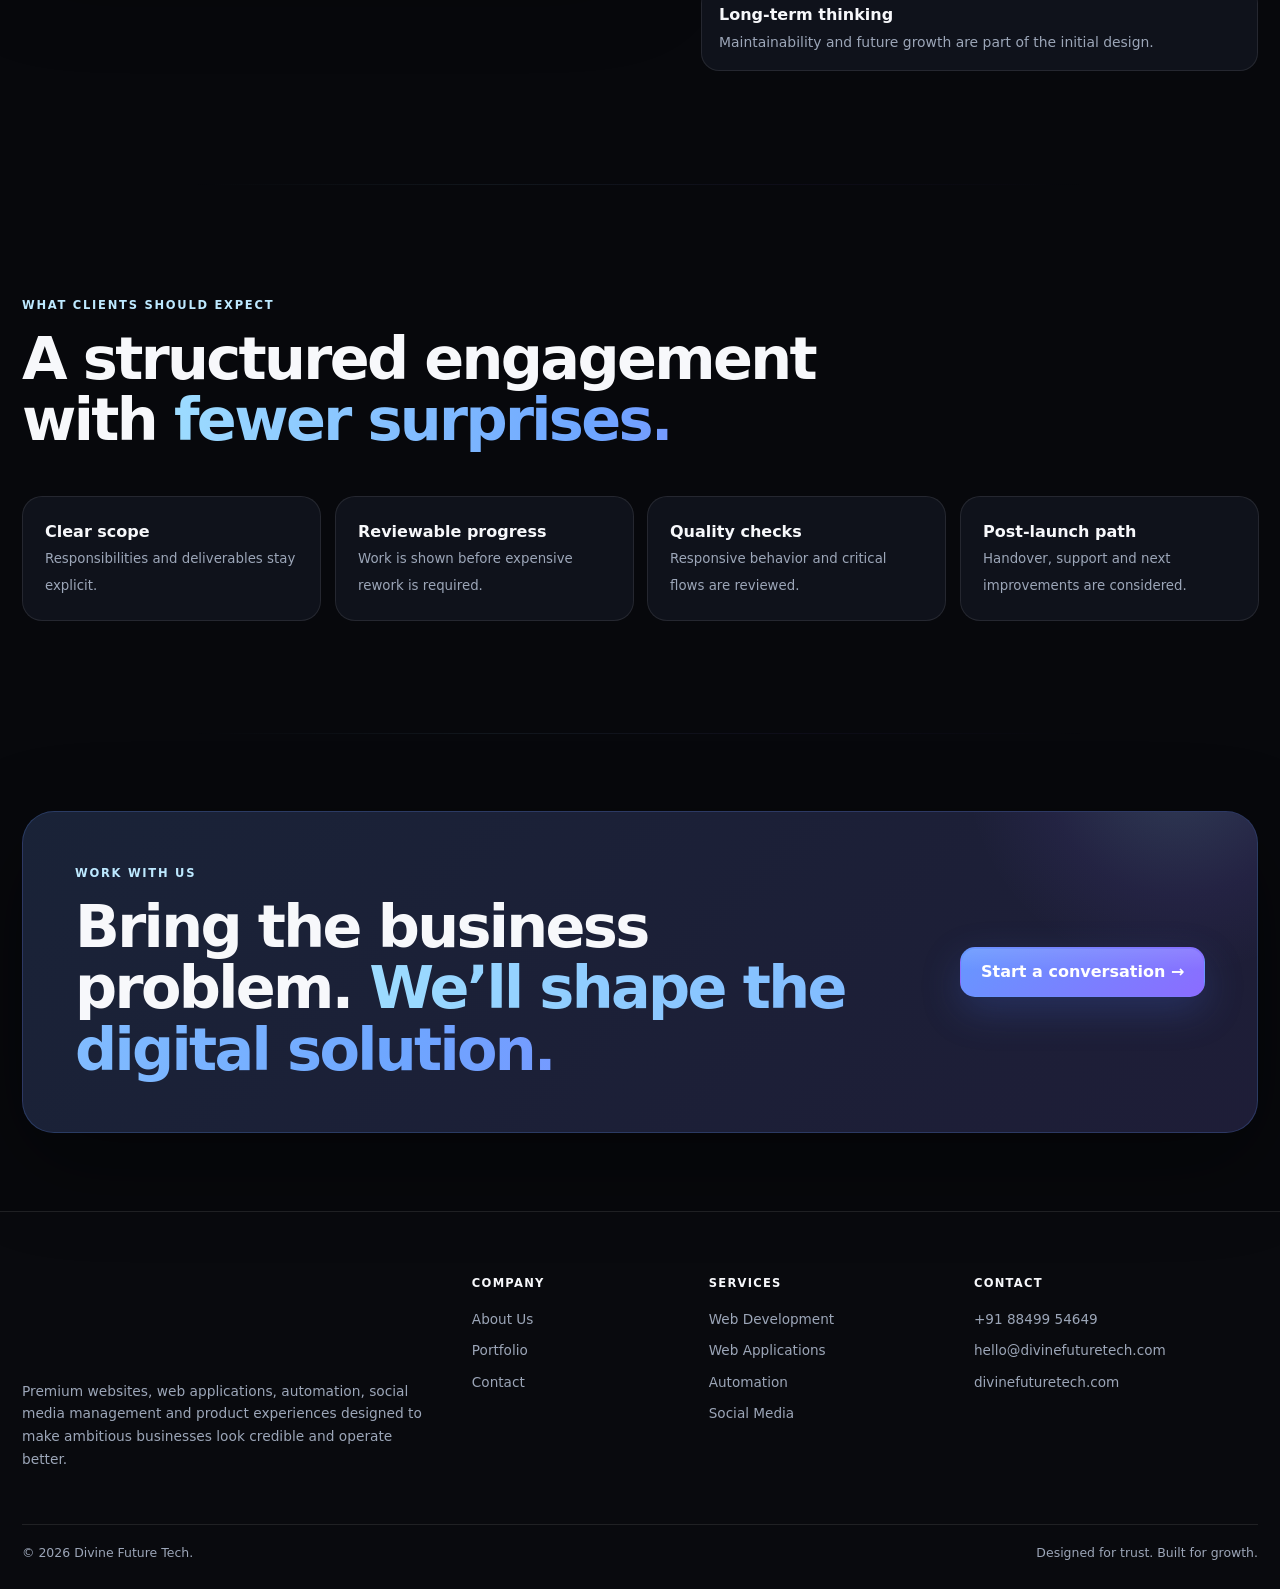
==== commit ca10ad98: "Use final Divine Future Tech logo asset" ====
--- a/divine-future-tech-premium/about.html
+++ b/divine-future-tech-premium/about.html
@@ -1,5 +1,5 @@
-<!doctype html><html lang="en" data-theme="dark"><head><meta charset="utf-8"><meta name="viewport" content="width=device-width,initial-scale=1"><title>About Us | Divine Future Tech</title><meta name="description" content="How Divine Future Tech approaches design, engineering and digital growth."><meta name="theme-color" content="#07080c"><link rel="stylesheet" href="styles.css"></head><body><div class="progress"></div><div class="cursor-glow"></div><header class="header"><div class="container navrow"><a class="brand brand-image-link" href="index.html" aria-label="Divine Future Tech"><span class="brand-logo-shell brand-logo-stack"><img class="brand-logo-exact brand-logo-base" src="https://divine-future-tech-l6xn22qpy-krunals-projects-0b5a07a0.vercel.app/logo-uploaded.webp" alt="Divine Future Tech"><img class="brand-logo-exact brand-logo-lighttext" src="https://divine-future-tech-l6xn22qpy-krunals-projects-0b5a07a0.vercel.app/logo-uploaded.webp" alt="" aria-hidden="true"></span></a><nav class="nav"><a href="index.html" class="">Home</a><a href="about.html" class="active">About Us</a><a href="services.html" class="">Services</a><a href="portfolio.html" class="">Portfolio</a><a href="contact.html" class="">Contact Us</a></nav><button class="theme" data-theme-toggle aria-label="Toggle theme">☀</button><a class="btn small" href="contact.html">Start a project →</a><button class="menu" aria-label="Open menu">☰</button></div></header><main>
+<!doctype html><html lang="en" data-theme="dark"><head><meta charset="utf-8"><meta name="viewport" content="width=device-width,initial-scale=1"><title>About Us | Divine Future Tech</title><meta name="description" content="How Divine Future Tech approaches design, engineering and digital growth."><meta name="theme-color" content="#07080c"><link rel="stylesheet" href="styles.css"></head><body><div class="progress"></div><div class="cursor-glow"></div><header class="header"><div class="container navrow"><a class="brand brand-image-link" href="index.html" aria-label="Divine Future Tech"><span class="brand-logo-shell" aria-hidden="true"></span></a><nav class="nav"><a href="index.html" class="">Home</a><a href="about.html" class="active">About Us</a><a href="services.html" class="">Services</a><a href="portfolio.html" class="">Portfolio</a><a href="contact.html" class="">Contact Us</a></nav><button class="theme" data-theme-toggle aria-label="Toggle theme">☀</button><a class="btn small" href="contact.html">Start a project →</a><button class="menu" aria-label="Open menu">☰</button></div></header><main>
 <section class="page-hero reveal visible"><div class="container page-hero-grid"><div><div class="breadcrumbs"><a href="index.html">Home</a> / About Us</div><span class="kicker">About Divine Future Tech</span><h1>Craft, clarity and <span class="gradient-text">professional delivery.</span></h1><p class="lead">We combine product thinking, design, engineering and digital communication so businesses get more than a beautiful screen—they get a system they can confidently use and grow.</p></div><div class="page-photo"><img src="https://images.pexels.com/photos/3184465/pexels-photo-3184465.jpeg?auto=compress&cs=tinysrgb&w=1600" data-fallback="https://images.pexels.com/photos/3184465/pexels-photo-3184465.jpeg?auto=compress&cs=tinysrgb&w=1600" alt="Technology team collaborating"></div></div></section>
 <section class="section reveal from-left"><div class="container editorial"><div class="editorial-image"><img src="https://images.pexels.com/photos/3184292/pexels-photo-3184292.jpeg?auto=compress&cs=tinysrgb&w=1600" data-fallback="https://images.pexels.com/photos/3184465/pexels-photo-3184465.jpeg?auto=compress&cs=tinysrgb&w=1600" data-parallax="20" alt="Professional team discussion"><div class="editorial-caption"><b>Professional work starts with understanding.</b><small>Good solutions are built around business context, not only trends.</small></div></div><div><div class="eyebrow">Our point of view</div><h2>Technology should make a business <span class="gradient-text">easier to trust and easier to run.</span></h2><p class="section-copy">We care about what happens after launch: whether the website communicates clearly, whether the product stays maintainable, whether workflows reduce effort, and whether the brand remains consistent across channels.</p><div class="feature-list"><div class="feature"><b>Clarity before complexity</b><span>Every feature and visual decision needs a reason.</span></div><div class="feature"><b>Evidence over hype</b><span>We prefer real screenshots and approved results over invented claims.</span></div><div class="feature"><b>Long-term thinking</b><span>Maintainability and future growth are part of the initial design.</span></div></div></div></div></section>
 <section class="section reveal zoom"><div class="container"><div class="section-head"><div><div class="eyebrow">What clients should expect</div><h2>A structured engagement with <span class="gradient-text">fewer surprises.</span></h2></div></div><div class="trust-grid"><div class="trust-card"><b>Clear scope</b><small>Responsibilities and deliverables stay explicit.</small></div><div class="trust-card"><b>Reviewable progress</b><small>Work is shown before expensive rework is required.</small></div><div class="trust-card"><b>Quality checks</b><small>Responsive behavior and critical flows are reviewed.</small></div><div class="trust-card"><b>Post-launch path</b><small>Handover, support and next improvements are considered.</small></div></div></div></section>
-<section class="cta reveal from-right"><div class="container"><div class="cta-box"><div><div class="eyebrow">Work with us</div><h2>Bring the business problem. <span class="gradient-text">We’ll shape the digital solution.</span></h2></div><a class="btn" href="contact.html">Start a conversation →</a></div></div></section></main><footer class="footer"><div class="container"><div class="footer-grid"><div><a class="brand brand-image-link" href="index.html" aria-label="Divine Future Tech"><span class="brand-logo-shell brand-logo-stack"><img class="brand-logo-exact brand-logo-base" src="https://divine-future-tech-l6xn22qpy-krunals-projects-0b5a07a0.vercel.app/logo-uploaded.webp" alt="Divine Future Tech"><img class="brand-logo-exact brand-logo-lighttext" src="https://divine-future-tech-l6xn22qpy-krunals-projects-0b5a07a0.vercel.app/logo-uploaded.webp" alt="" aria-hidden="true"></span></a><p class="footer-copy">Premium websites, web applications, automation, social media management and product experiences designed to make ambitious businesses look credible and operate better.</p></div><div><div class="footer-title">Company</div><div class="footer-links"><a href="about.html">About Us</a><a href="portfolio.html">Portfolio</a><a href="contact.html">Contact</a></div></div><div><div class="footer-title">Services</div><div class="footer-links"><a href="web-development.html">Web Development</a><a href="web-applications.html">Web Applications</a><a href="ai-automation.html">Automation</a><a href="social-media-management.html">Social Media</a></div></div><div><div class="footer-title">Contact</div><div class="footer-links"><a href="tel:+918849954649">+91 88499 54649</a><a href="mailto:hello@divinefuturetech.com">hello@divinefuturetech.com</a><span>divinefuturetech.com</span></div></div></div><div class="footer-bottom"><span>© <span data-year></span> Divine Future Tech.</span><span>Designed for trust. Built for growth.</span></div></div></footer><script src="app.js"></script></body></html>+<section class="cta reveal from-right"><div class="container"><div class="cta-box"><div><div class="eyebrow">Work with us</div><h2>Bring the business problem. <span class="gradient-text">We’ll shape the digital solution.</span></h2></div><a class="btn" href="contact.html">Start a conversation →</a></div></div></section></main><footer class="footer"><div class="container"><div class="footer-grid"><div><a class="brand brand-image-link" href="index.html" aria-label="Divine Future Tech"><span class="brand-logo-shell" aria-hidden="true"></span></a><p class="footer-copy">Premium websites, web applications, automation, social media management and product experiences designed to make ambitious businesses look credible and operate better.</p></div><div><div class="footer-title">Company</div><div class="footer-links"><a href="about.html">About Us</a><a href="portfolio.html">Portfolio</a><a href="contact.html">Contact</a></div></div><div><div class="footer-title">Services</div><div class="footer-links"><a href="web-development.html">Web Development</a><a href="web-applications.html">Web Applications</a><a href="ai-automation.html">Automation</a><a href="social-media-management.html">Social Media</a></div></div><div><div class="footer-title">Contact</div><div class="footer-links"><a href="tel:+918849954649">+91 88499 54649</a><a href="mailto:hello@divinefuturetech.com">hello@divinefuturetech.com</a><span>divinefuturetech.com</span></div></div></div><div class="footer-bottom"><span>© <span data-year></span> Divine Future Tech.</span><span>Designed for trust. Built for growth.</span></div></div></footer><script src="app.js"></script></body></html>
--- a/divine-future-tech-premium/styles.css
+++ b/divine-future-tech-premium/styles.css
@@ -2972,7 +2972,9 @@
   .page-hero,.service-detail-hero{padding:38px 0!important}
 }
 
-/* ===== Exact uploaded logo: display only, artwork untouched ===== */
+
+
+/* ===== Polished Divine Future Tech logo treatment ===== */
 .brand-image-link{
   display:inline-flex!important;
   align-items:center;
@@ -2986,110 +2988,64 @@
   overflow:visible;
 }
 .brand-logo-shell{
-  display:inline-flex;
-  align-items:center;
-  justify-content:center;
-  padding:3px 7px;
-  border-radius:14px;
-  background:rgba(255,255,255,.96);
-  border:1px solid rgba(255,255,255,.42);
-  box-shadow:0 8px 24px rgba(0,0,0,.14);
-  overflow:hidden;
+  position:relative;
+  display:inline-grid;
+  place-items:center;
+  width:210px;
+  aspect-ratio:2048 / 682;
+  padding:0;
+  border:0;
+  border-radius:0;
+  background:transparent!important;
+  box-shadow:none!important;
+  overflow:visible;
 }
 .brand-logo-exact{
+  grid-area:1/1;
   display:block;
-  width:218px;
-  height:auto;
-  aspect-ratio:2048 / 682;
+  width:100%;
+  height:100%;
   object-fit:contain;
   object-position:center;
   background:transparent!important;
   filter:none!important;
   transform:none!important;
-}
-.header .brand-image-link:hover .brand-logo-exact{
-  transform:none!important;
-  filter:none!important;
-}
-.header .brand-image-link:hover .brand-logo-shell{
-  box-shadow:0 10px 28px rgba(0,0,0,.17);
-}
-.footer .brand-logo-shell{padding:5px 8px}
-.footer .brand-logo-exact{width:270px}
+  pointer-events:none;
+}
+.brand-logo-lighttext{
+  opacity:0;
+  clip-path:inset(0 0 0 51%);
+  filter:brightness(0) invert(1)!important;
+}
+html[data-theme="dark"] .brand-logo-lighttext{opacity:1}
+html[data-theme="light"] .brand-logo-lighttext{opacity:0}
+.header .brand-image-link{
+  padding:4px 0!important;
+  transition:opacity .25s ease,transform .25s ease;
+}
+.header .brand-image-link:hover{
+  opacity:.96;
+  transform:translateY(-1px);
+}
+.header .brand-logo-shell{width:205px}
+.footer .brand-logo-shell{width:250px}
+
 @media(max-width:1040px){
-  .brand-logo-exact{width:188px}
-  .footer .brand-logo-exact{width:238px}
+  .header .brand-logo-shell{width:178px}
+  .footer .brand-logo-shell{width:225px}
 }
 @media(max-width:760px){
-  .brand-logo-shell{padding:2px 5px;border-radius:11px}
-  .brand-logo-exact{width:154px}
-  .footer .brand-logo-exact{width:210px}
+  .header .brand-logo-shell{width:154px}
+  .footer .brand-logo-shell{width:205px}
 }
 @media(max-width:430px){
-  .brand-logo-exact{width:136px}
-  .footer .brand-logo-exact{width:188px}
+  .header .brand-logo-shell{width:138px}
+  .footer .brand-logo-shell{width:185px}
 }
 @media(max-width:360px){
-  .brand-logo-exact{width:122px}
-}
-
-
-/* ===== Uploaded logo placement (artwork unchanged) ===== */
-.brand-image-link{
-  display:inline-flex!important;
-  align-items:center;
-  justify-content:flex-start;
-  flex:0 0 auto;
-  min-width:0!important;
-  padding:0!important;
-  background:transparent!important;
-  border:0!important;
-  box-shadow:none!important;
-  overflow:visible;
-}
-.brand-logo-shell{
-  display:inline-flex;
-  align-items:center;
-  justify-content:center;
-  padding:3px 7px;
-  border-radius:14px;
-  background:rgba(255,255,255,.96);
-  border:1px solid rgba(255,255,255,.42);
-  box-shadow:0 8px 24px rgba(0,0,0,.14);
-  overflow:hidden;
-}
-.brand-logo-exact{
-  display:block;
-  width:218px;
-  height:auto;
-  object-fit:contain;
-  object-position:center;
-  background:transparent!important;
-  filter:none!important;
-  transform:none!important;
-}
-.header .brand-image-link:hover .brand-logo-exact{
-  transform:none!important;
-  filter:none!important;
-}
-.header .brand-image-link:hover .brand-logo-shell{
-  box-shadow:0 10px 28px rgba(0,0,0,.17);
-}
-.footer .brand-logo-shell{padding:5px 8px}
-.footer .brand-logo-exact{width:270px}
-@media(max-width:1040px){
-  .brand-logo-exact{width:188px}
-  .footer .brand-logo-exact{width:238px}
-}
-@media(max-width:760px){
-  .brand-logo-shell{padding:2px 5px;border-radius:11px}
-  .brand-logo-exact{width:154px}
-  .footer .brand-logo-exact{width:210px}
-}
-@media(max-width:430px){
-  .brand-logo-exact{width:136px}
-  .footer .brand-logo-exact{width:188px}
-}
-@media(max-width:360px){
-  .brand-logo-exact{width:122px}
-}
+  .header .brand-logo-shell{width:124px}
+  .footer .brand-logo-shell{width:170px}
+}
+@media(prefers-reduced-motion:reduce){
+  .header .brand-image-link{transition:none!important}
+}
